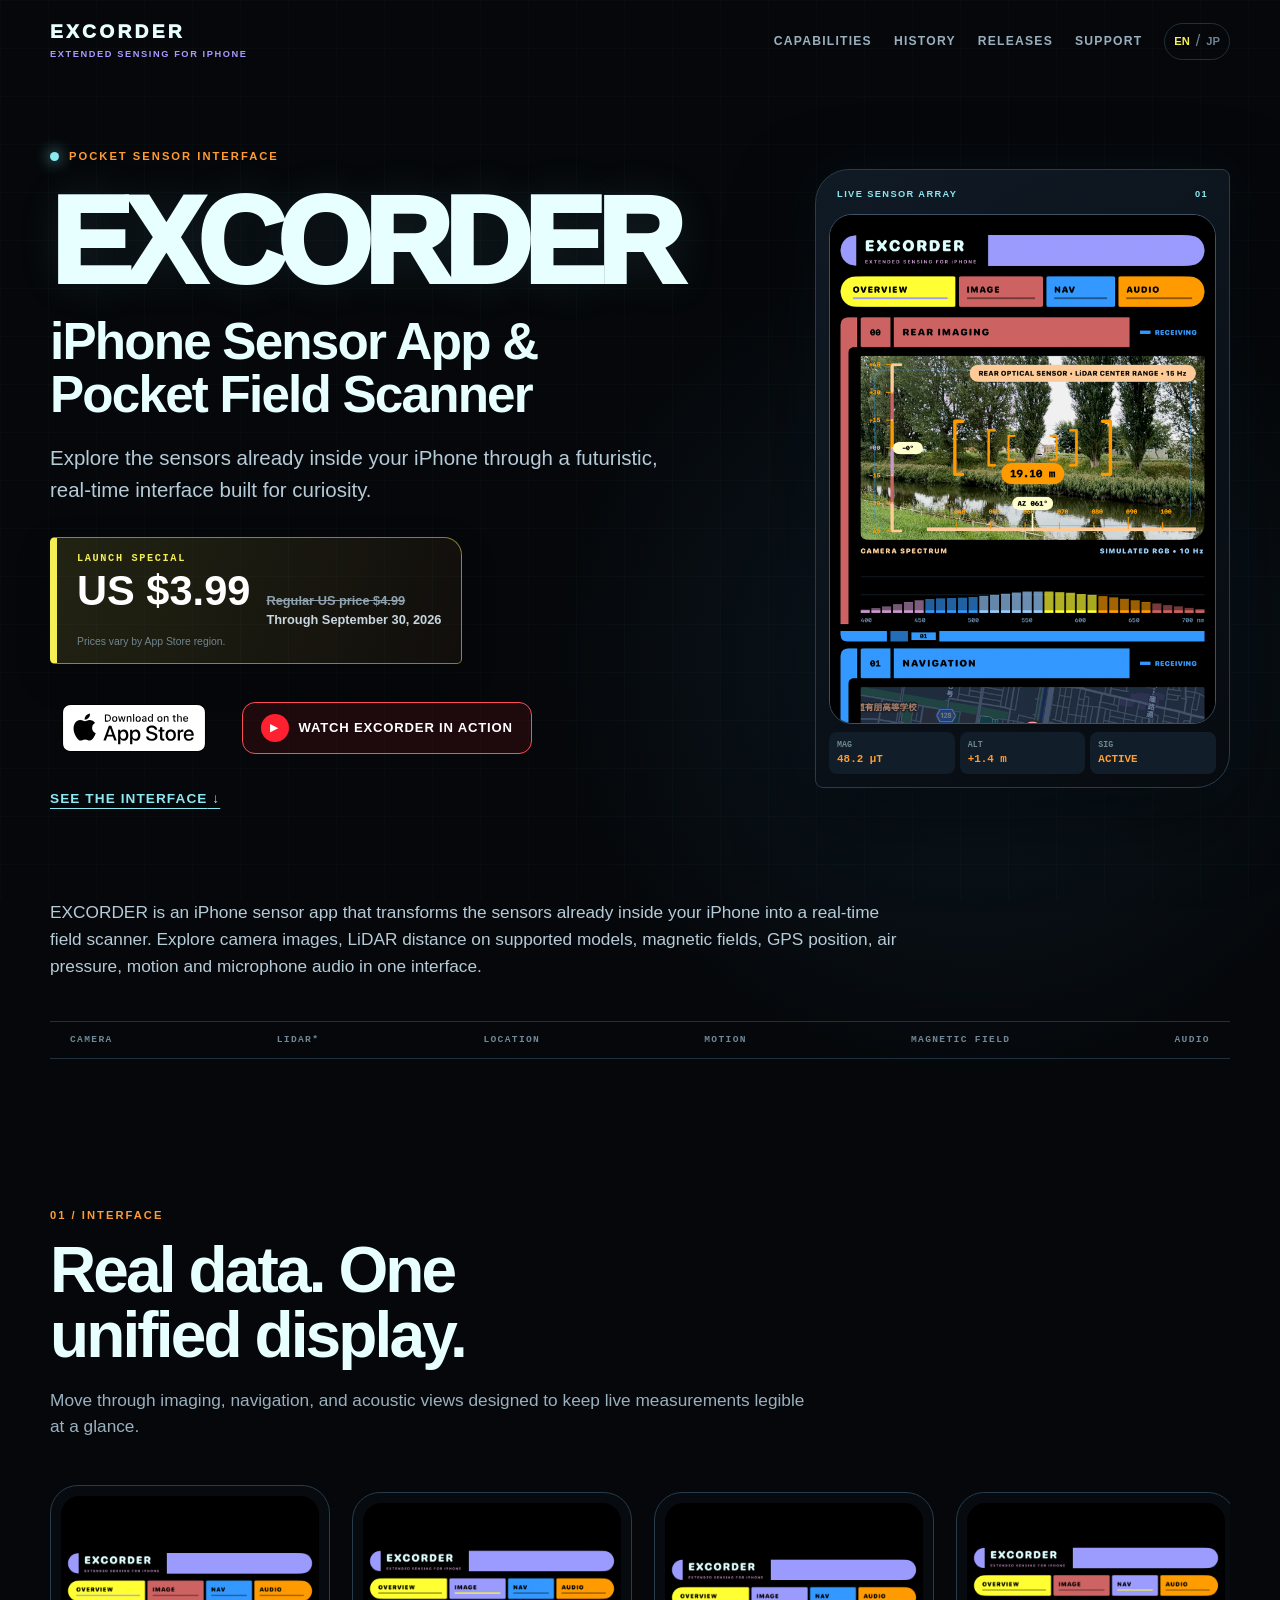
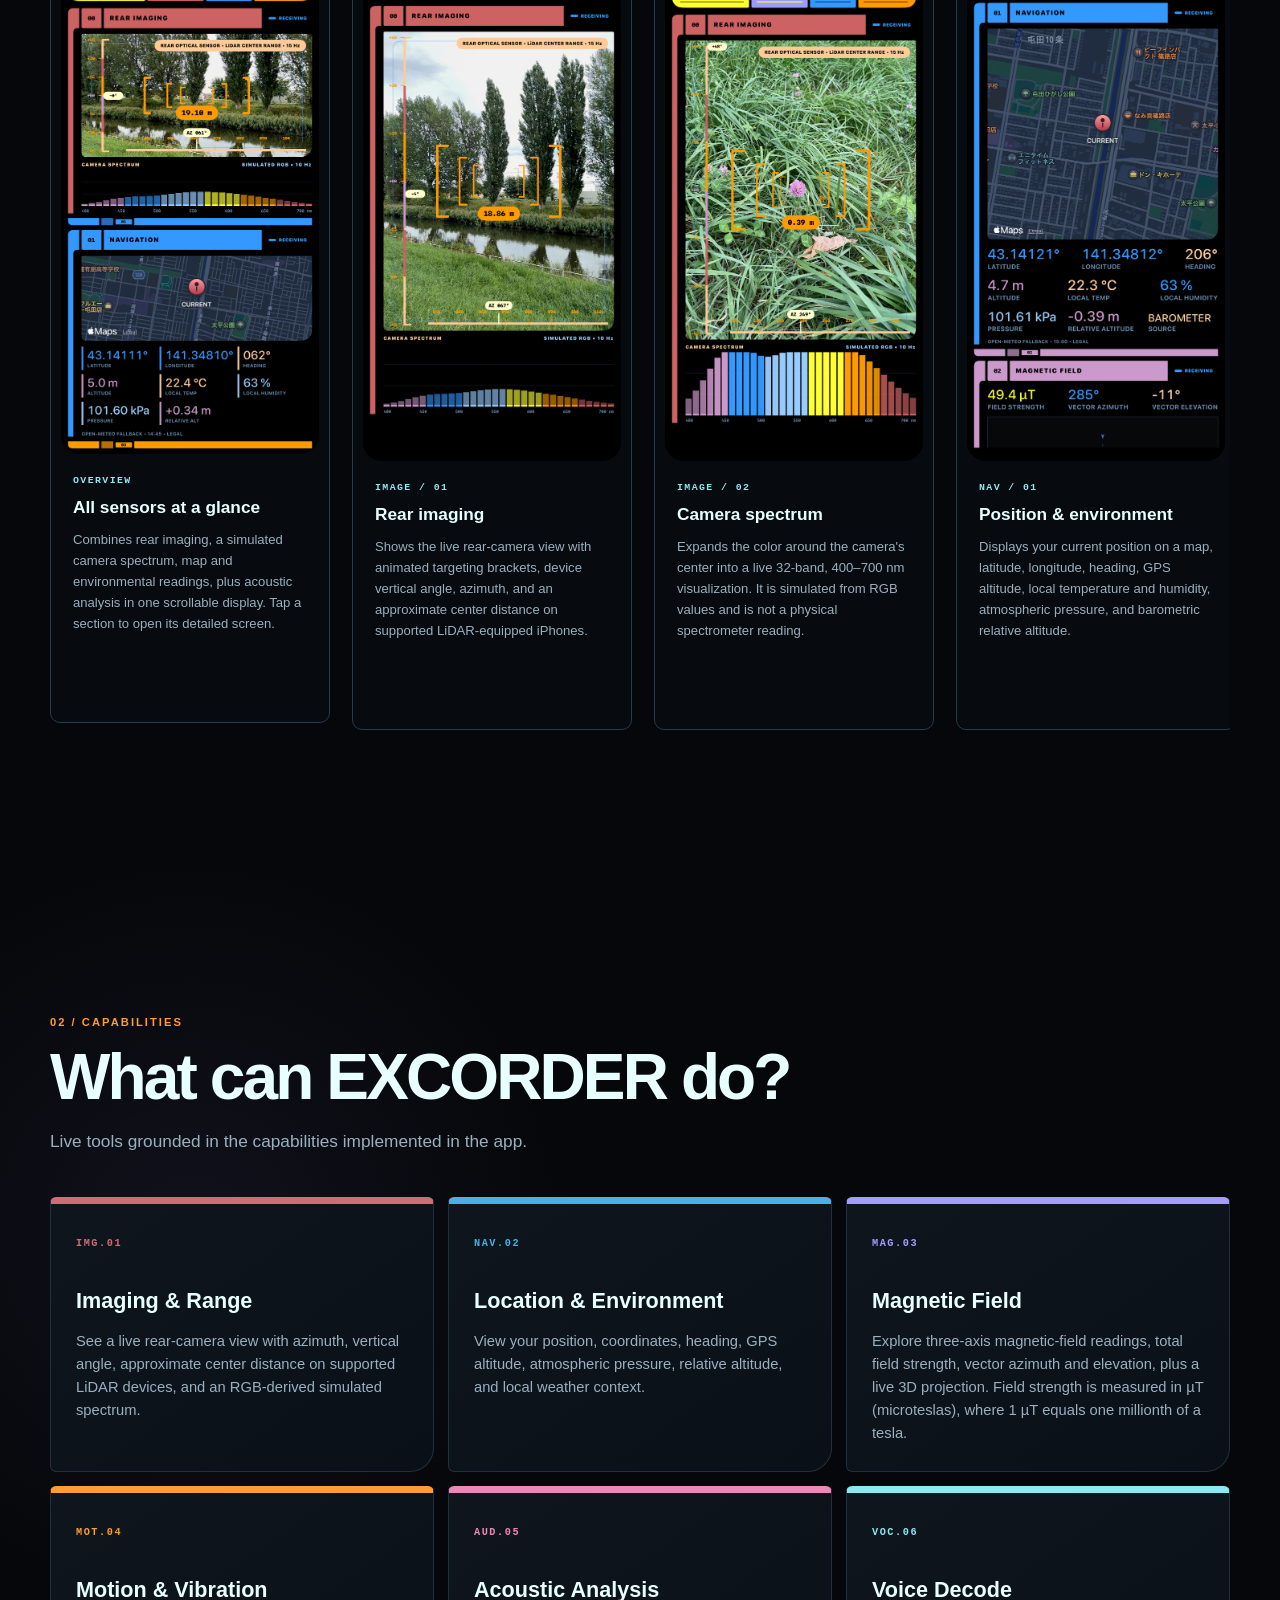
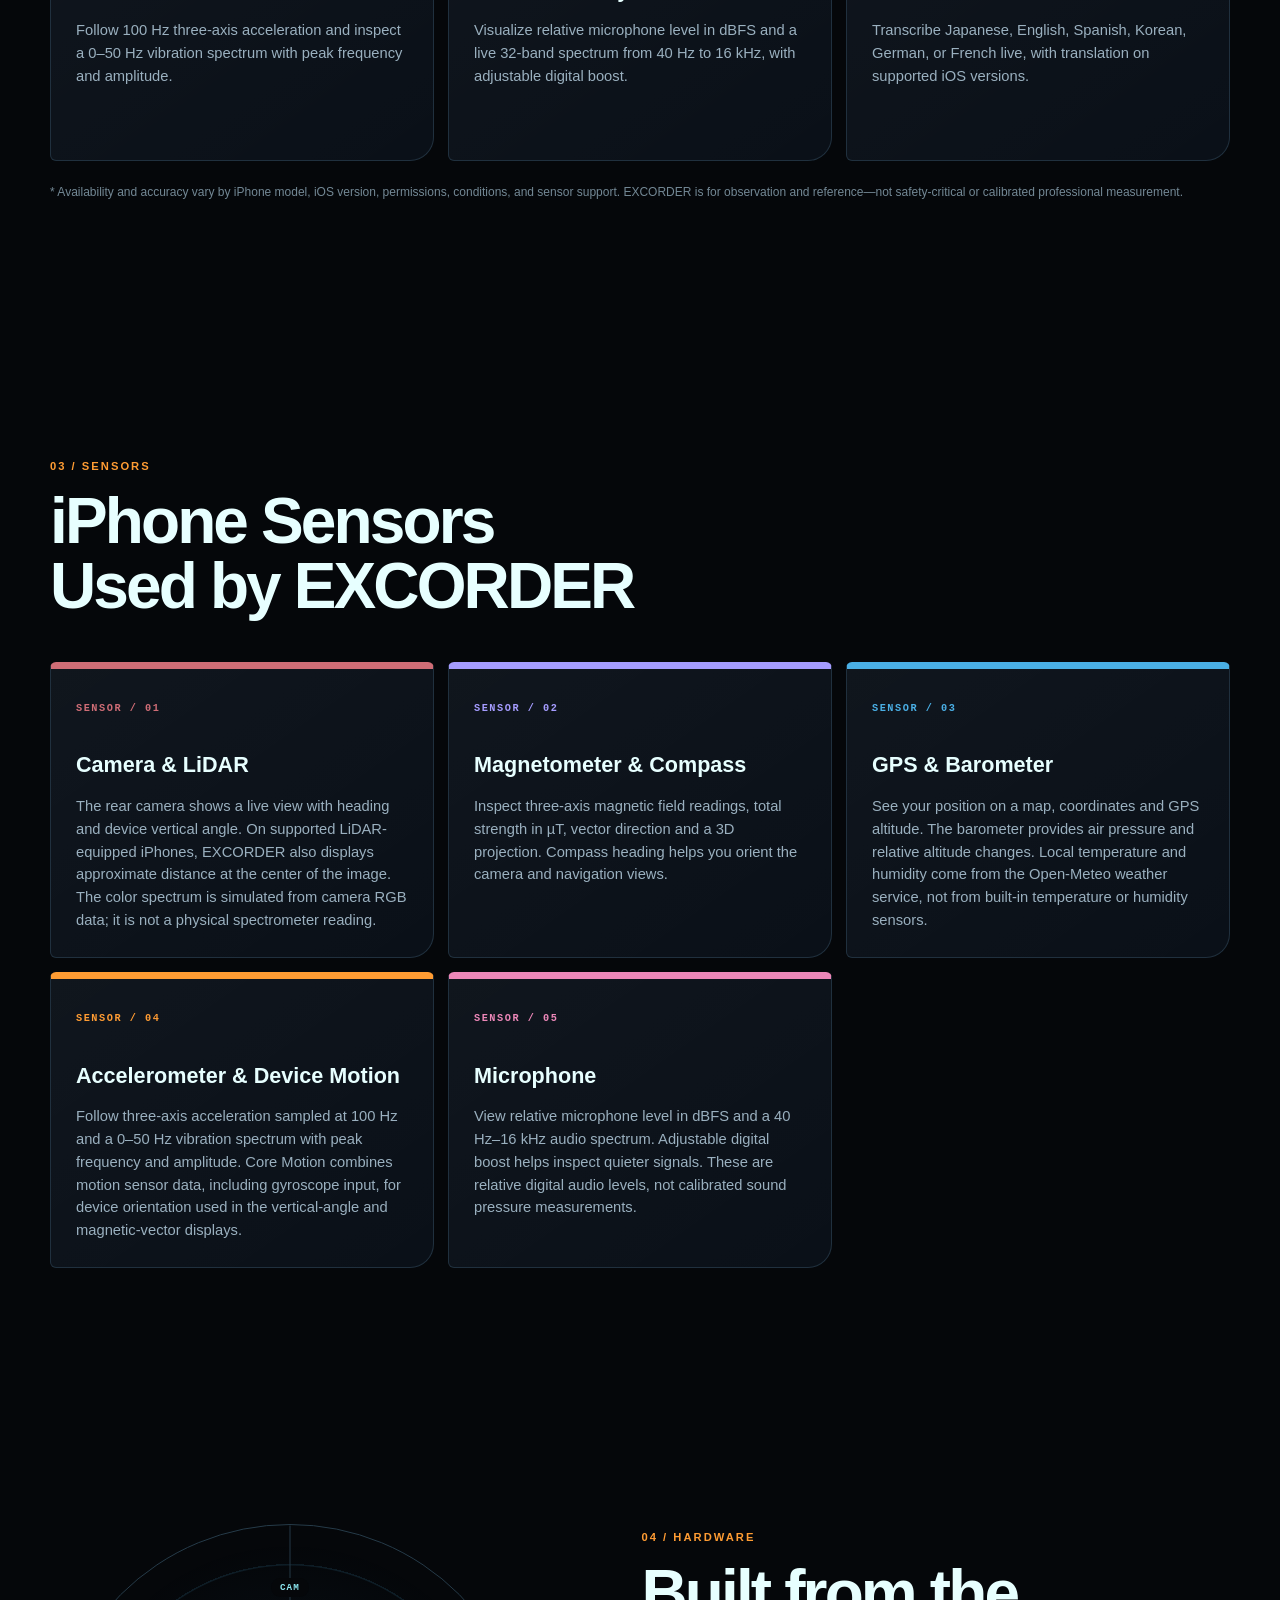
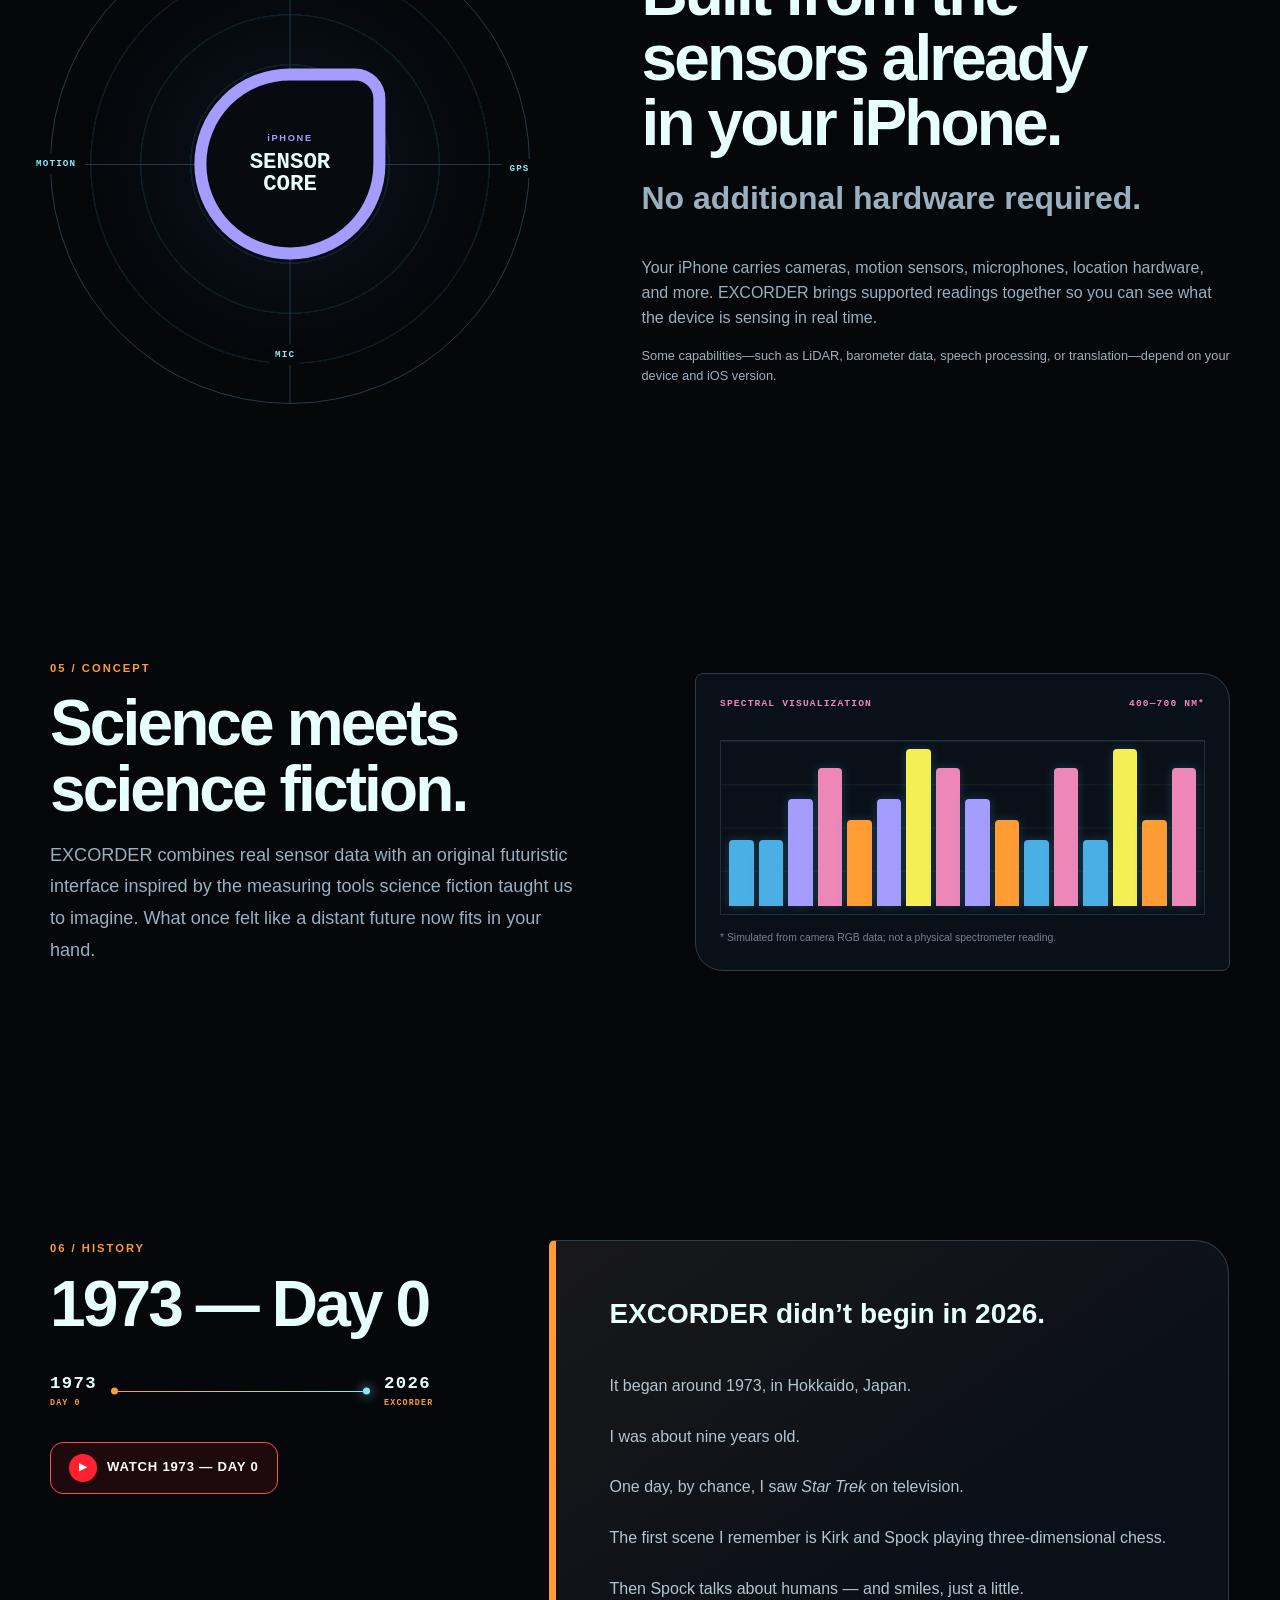
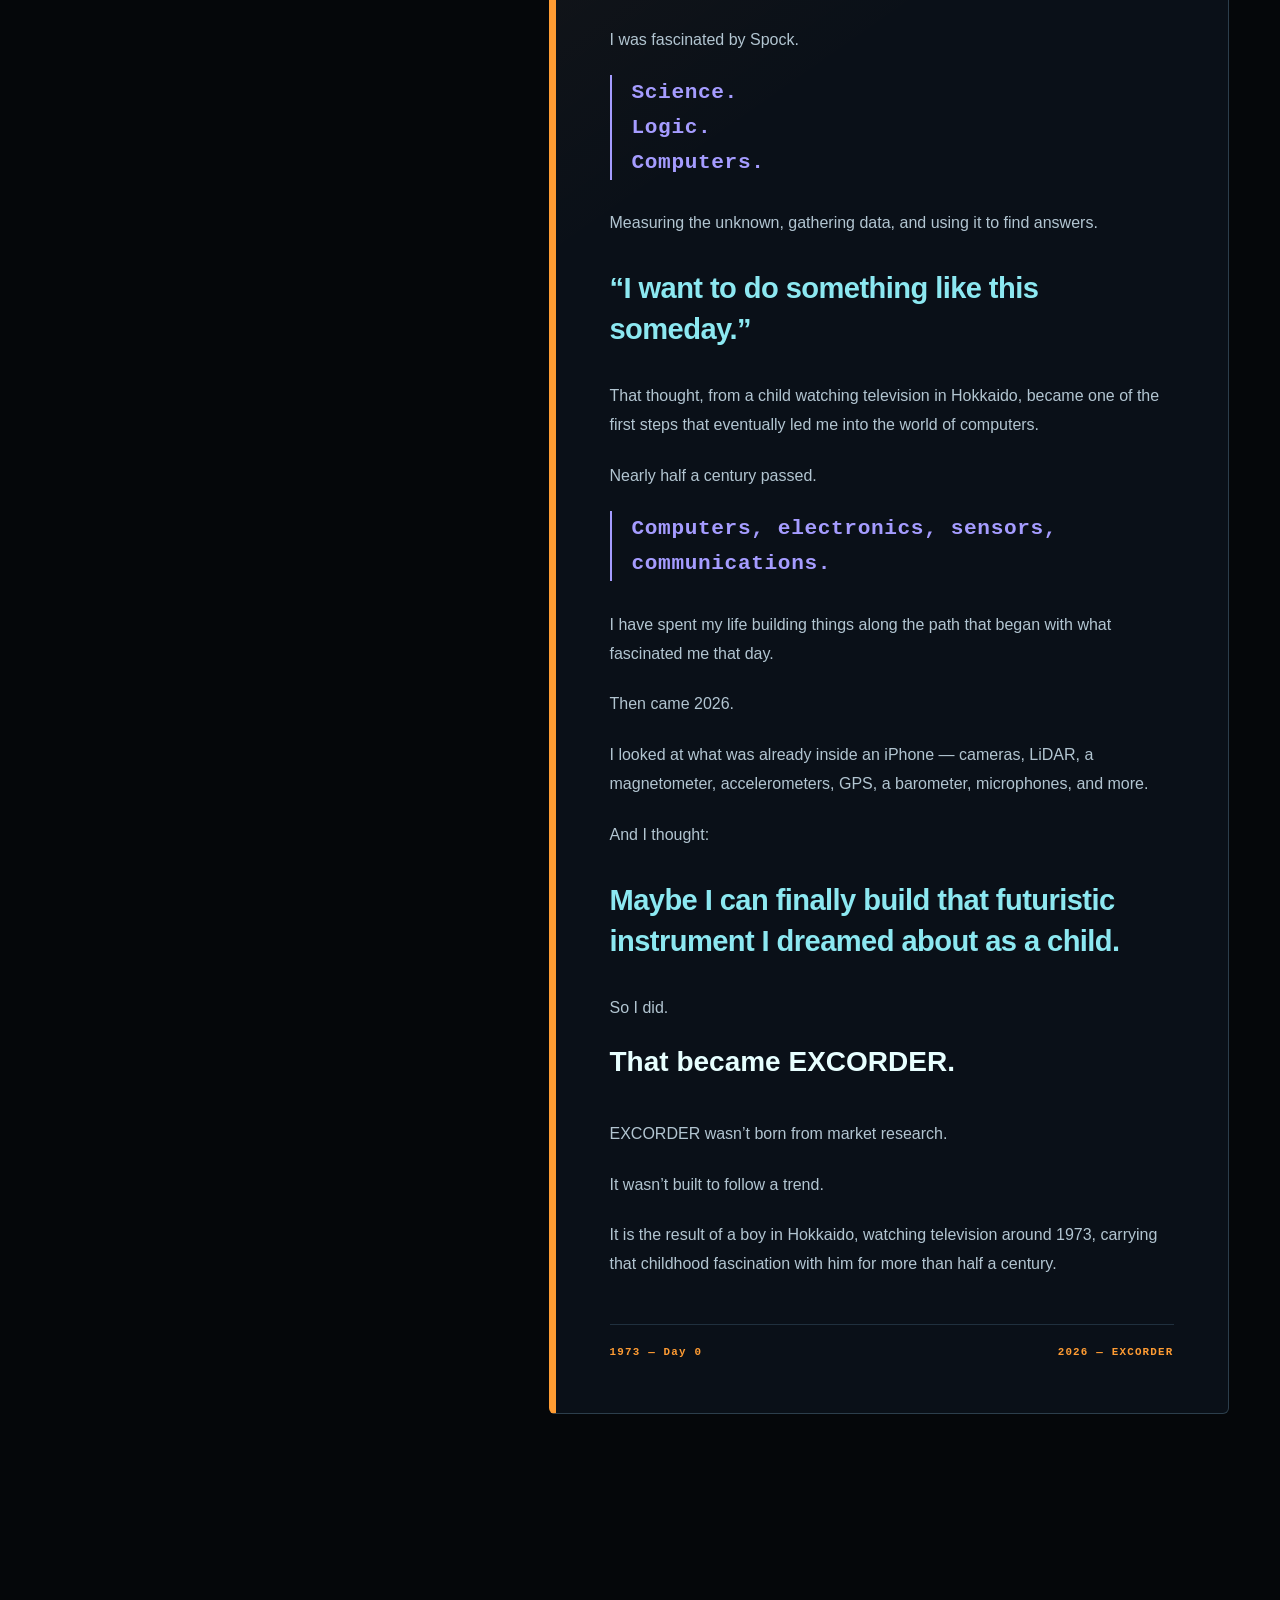
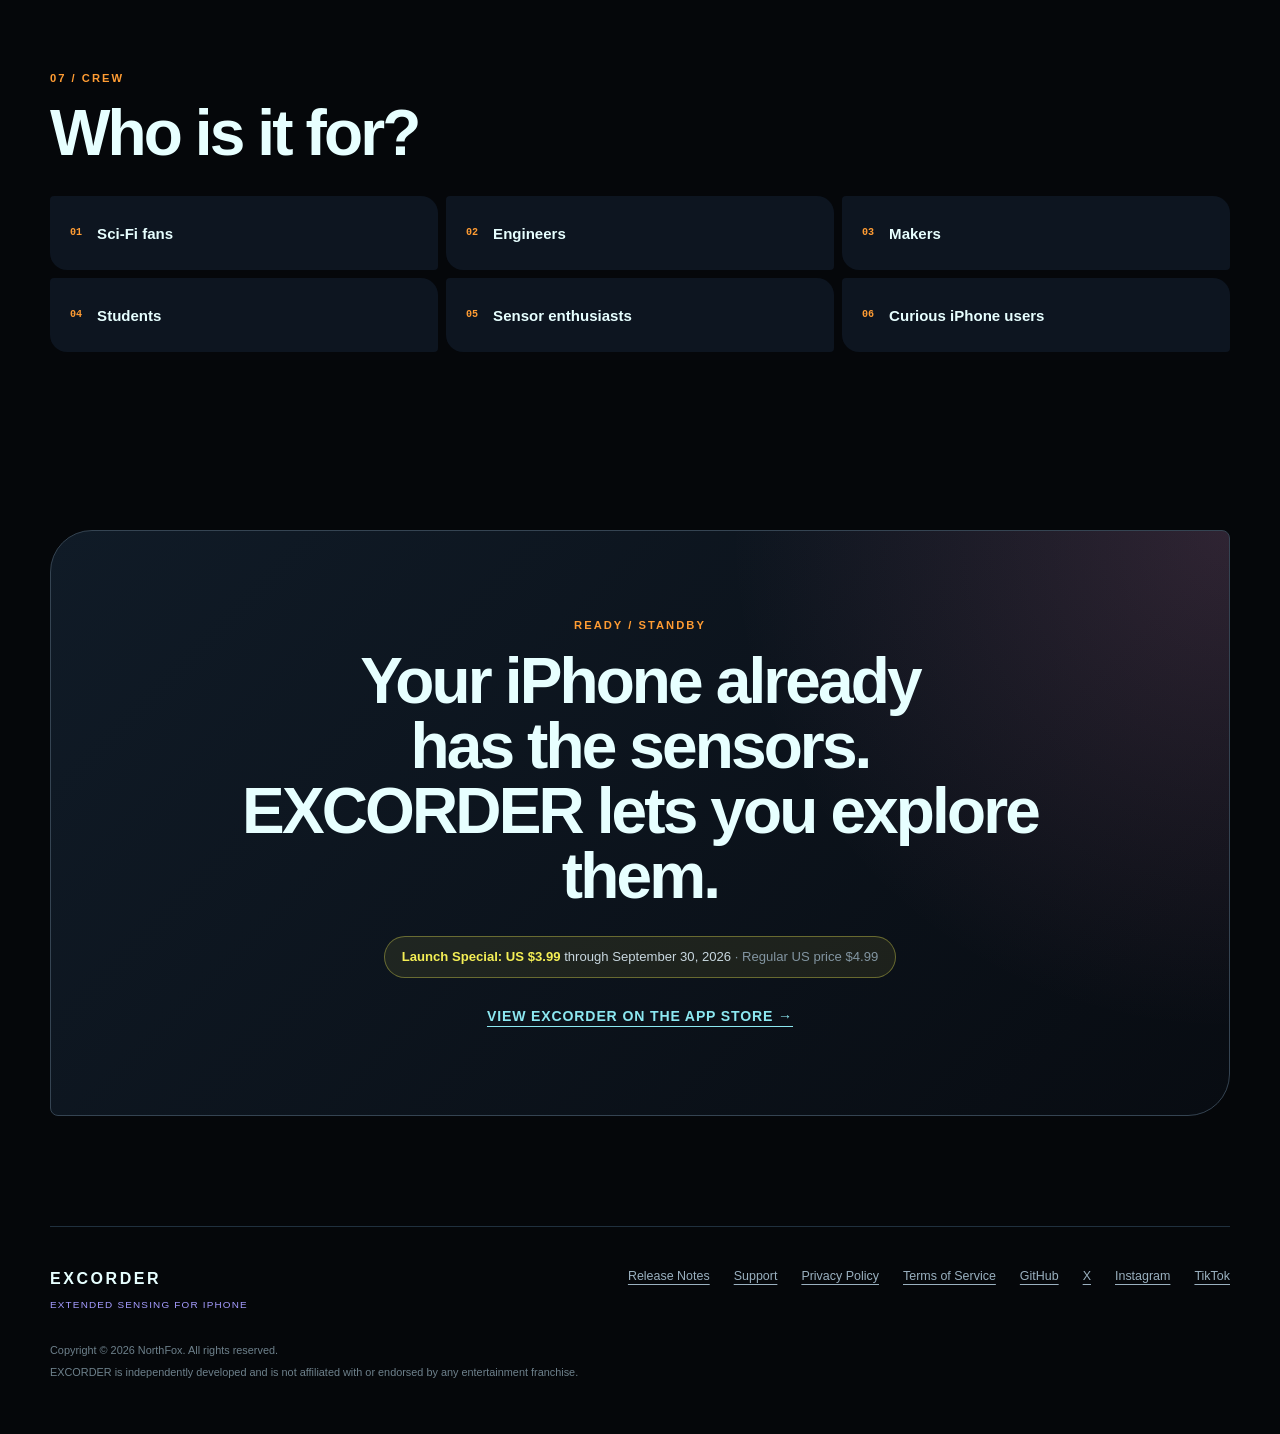
==== index.html @ f2da0ef2 "Improve bilingual sensor app SEO and add Japanese landing page" ====
<!doctype html>
<html lang="en">
<head>
    <meta charset="utf-8">
    <meta name="viewport" content="width=device-width, initial-scale=1">
    <title>EXCORDER — iPhone Sensor App &amp; Field Scanner</title>
    <meta name="description" content="EXCORDER is an iPhone sensor app that visualizes camera, LiDAR, magnetic field, GPS, barometer, motion and microphone data in a real-time pocket field scanner.">
    <meta name="theme-color" content="#05070a">
    <link rel="canonical" href="https://northfoxjp.github.io/excorder/">
    <link rel="alternate" hreflang="en" href="https://northfoxjp.github.io/excorder/">
    <link rel="alternate" hreflang="ja" href="https://northfoxjp.github.io/excorder/ja/">
    <link rel="alternate" hreflang="x-default" href="https://northfoxjp.github.io/excorder/">
    <link rel="icon" type="image/png" href="assets/icons/excorder-icon.png">
    <link rel="apple-touch-icon" href="assets/icons/excorder-icon.png">
    <meta property="og:locale" content="en_US">
    <meta property="og:locale:alternate" content="ja_JP">
    <meta property="og:type" content="website">
    <meta property="og:site_name" content="EXCORDER">
    <meta property="og:title" content="EXCORDER — iPhone Sensor App &amp; Field Scanner">
    <meta property="og:description" content="EXCORDER is an iPhone sensor app that visualizes camera, LiDAR, magnetic field, GPS, barometer, motion and microphone data in a real-time pocket field scanner.">
    <meta property="og:url" content="https://northfoxjp.github.io/excorder/">
    <meta property="og:image" content="https://northfoxjp.github.io/excorder/assets/og/excorder-og.png">
    <meta property="og:image:width" content="1200">
    <meta property="og:image:height" content="630">
    <meta property="og:image:alt" content="EXCORDER — Extended Sensing for iPhone">
    <meta name="twitter:card" content="summary_large_image">
    <meta name="twitter:site" content="@_NorthFox">
    <meta name="twitter:title" content="EXCORDER — iPhone Sensor App &amp; Field Scanner">
    <meta name="twitter:description" content="EXCORDER is an iPhone sensor app that visualizes camera, LiDAR, magnetic field, GPS, barometer, motion and microphone data in a real-time pocket field scanner.">
    <meta name="twitter:image" content="https://northfoxjp.github.io/excorder/assets/og/excorder-og.png">
    <script type="application/ld+json">
{
  "@context": "https://schema.org",
  "@type": "SoftwareApplication",
  "@id": "https://northfoxjp.github.io/excorder/#app",
  "name": "EXCORDER",
  "operatingSystem": "iOS",
  "description": "EXCORDER is an iPhone sensor app that visualizes camera, LiDAR, magnetic field, GPS, barometer, motion and microphone data in a real-time pocket field scanner.",
  "url": "https://northfoxjp.github.io/excorder/",
  "downloadUrl": "https://apps.apple.com/app/id6806745218"
}
    </script>
    <link rel="stylesheet" href="landing.css?v=20260910-1">
    <script src="landing.js" defer></script>
</head>
<body>
    <a class="skip-link" href="#main"><span>Skip to content</span></a>
    <header class="topbar">
        <a class="wordmark" href="index.html" aria-label="EXCORDER home"><span>EXCORDER</span><small>Extended Sensing for iPhone</small></a>
        <nav class="topnav" aria-label="Primary navigation">
            <a href="#capabilities"><span>Capabilities</span></a>
            <a href="#history"><span>History</span></a>
            <a href="releases.html"><span>Releases</span></a>
            <a href="support.html"><span>Support</span></a>
            <div class="language-switch" role="group" aria-label="Language"><a href="index.html" lang="en" hreflang="en" aria-current="page">EN</a><span aria-hidden="true">/</span><a href="ja/index.html" lang="ja" hreflang="ja">JP</a></div>
        </nav>
    </header>

    <main id="main">
        <section class="hero">
            <div class="hero-copy reveal">
                <p class="eyebrow"><span class="status-dot" aria-hidden="true"></span><span>Pocket sensor interface</span></p>
                <h1><span class="hero-brand">EXCORDER</span> <span class="hero-title">iPhone Sensor App &amp; Pocket Field Scanner</span></h1>

                <p class="hero-lead">Explore the sensors already inside your iPhone through a futuristic, real-time interface built for curiosity.</p>

                <div class="launch-offer">
                    <span class="launch-offer-label">Launch Special</span>
                    <div class="launch-offer-price"><strong>US $3.99</strong><span><s>Regular US price $4.99</s><br>Through September 30, 2026</span></div>
                    <small>Prices vary by App Store region.</small>
                </div>

                <div class="hero-actions">
                    <a class="app-store-badge-link" href="https://apps.apple.com/app/id6806745218" target="_blank" rel="noopener noreferrer"><img class="app-store-badge" src="assets/badges/download-on-the-app-store-white-en.svg" alt="Download EXCORDER on the App Store" width="120" height="40"></a>
                    <a class="video-link" href="https://youtube.com/shorts/DPodEFBiy1k?feature=share" target="_blank" rel="noopener noreferrer"><span class="play-mark" aria-hidden="true">▶</span><span>Watch EXCORDER in action</span></a>
                    <a class="text-link" href="#screenshots"><span>See the interface</span><span aria-hidden="true"> ↓</span></a>
                </div>
            </div>
            <div class="hero-instrument reveal" aria-label="EXCORDER application preview">
                <div class="instrument-label"><span>LIVE SENSOR ARRAY</span><span>01</span></div>
                <div class="phone-shell"><img src="assets/screenshots/overview.png" alt="EXCORDER overview combining camera, navigation and acoustic sensor panels" width="1284" height="2778"></div>
                <div class="readout-row" aria-hidden="true"><span>MAG <b>48.2 µT</b></span><span>ALT <b>+1.4 m</b></span><span>SIG <b>ACTIVE</b></span></div>
            </div>
        </section>

        <div class="sensor-intro"><p>EXCORDER is an iPhone sensor app that transforms the sensors already inside your iPhone into a real-time field scanner. Explore camera images, LiDAR distance on supported models, magnetic fields, GPS position, air pressure, motion and microphone audio in one interface.</p></div>

        <section class="signal-strip" aria-label="EXCORDER capability summary"><span>CAMERA</span><span>LIDAR*</span><span>LOCATION</span><span>MOTION</span><span>MAGNETIC FIELD</span><span>AUDIO</span></section>

        <section class="section screenshots-section" id="screenshots">
            <div class="section-heading reveal">
                <p class="section-index">01 / INTERFACE</p>
                <h2>Real data. One unified display.</h2>
                <p>Move through imaging, navigation, and acoustic views designed to keep live measurements legible at a glance.</p>
            </div>
            <div class="screenshot-rail reveal" role="region" aria-label="EXCORDER screenshots and screen descriptions" tabindex="0">
                <figure class="shot shot--featured">
                    <div class="shot-media"><img src="assets/screenshots/overview.png" alt="EXCORDER overview combining camera, navigation and acoustic sensor panels" width="1284" height="2778" loading="lazy"></div>
                    <figcaption><span class="shot-code">OVERVIEW</span><strong>All sensors at a glance</strong><p>Combines rear imaging, a simulated camera spectrum, map and environmental readings, plus acoustic analysis in one scrollable display. Tap a section to open its detailed screen.</p></figcaption>
                </figure>
                <figure class="shot">
                    <div class="shot-media"><img src="assets/screenshots/imaging-1.png" alt="EXCORDER rear-camera view with targeting brackets, heading and distance readout" width="1284" height="2778" loading="lazy"></div>
                    <figcaption><span class="shot-code">IMAGE / 01</span><strong>Rear imaging</strong><p>Shows the live rear-camera view with animated targeting brackets, device vertical angle, azimuth, and an approximate center distance on supported LiDAR-equipped iPhones.</p></figcaption>
                </figure>
                <figure class="shot">
                    <div class="shot-media"><img src="assets/screenshots/imaging-2.png" alt="EXCORDER camera color spectrum simulated from RGB values" width="1284" height="2778" loading="lazy"></div>
                    <figcaption><span class="shot-code">IMAGE / 02</span><strong>Camera spectrum</strong><p>Expands the color around the camera's center into a live 32-band, 400–700 nm visualization. It is simulated from RGB values and is not a physical spectrometer reading.</p></figcaption>
                </figure>
                <figure class="shot">
                    <div class="shot-media"><img src="assets/screenshots/navigation-1.png" alt="EXCORDER map, coordinates, altitude and environmental readings" width="1284" height="2778" loading="lazy"></div>
                    <figcaption><span class="shot-code">NAV / 01</span><strong>Position &amp; environment</strong><p>Displays your current position on a map, latitude, longitude, heading, GPS altitude, local temperature and humidity, atmospheric pressure, and barometric relative altitude.</p></figcaption>
                </figure>
                <figure class="shot">
                    <div class="shot-media"><img src="assets/screenshots/navigation-2.png" alt="EXCORDER three-axis magnetic field, acceleration trace and vibration spectrum" width="1284" height="2778" loading="lazy"></div>
                    <figcaption><span class="shot-code">NAV / 02</span><strong>Magnetic field &amp; motion</strong><p>Visualizes three-axis magnetic readings, total strength, vector direction, and a 3D projection. Magnetic strength is shown in µT (microteslas); 1 µT is one millionth of a tesla. A 100 Hz acceleration trace and 0–50 Hz vibration spectrum reveal peak frequency and amplitude.</p></figcaption>
                </figure>
                <figure class="shot">
                    <div class="shot-media"><img src="assets/screenshots/audio.png" alt="EXCORDER microphone level, audio spectrum and Voice Decode panel" width="1284" height="2778" loading="lazy"></div>
                    <figcaption><span class="shot-code">AUDIO</span><strong>Acoustic &amp; voice decode</strong><p>Shows relative microphone level in dBFS, a 40 Hz–16 kHz spectrum, and adjustable digital boost. Voice Decode adds live transcription in six languages and translation on supported iOS versions.</p></figcaption>
                </figure>
            </div>
            <p class="swipe-note">Swipe to explore screens →</p>
        </section>

        <section class="section" id="capabilities">
            <div class="section-heading reveal"><p class="section-index">02 / CAPABILITIES</p><h2>What can EXCORDER do?</h2><p>Live tools grounded in the capabilities implemented in the app.</p></div>
            <div class="capability-grid">
                <article class="capability-card reveal accent-red"><span class="card-code">IMG.01</span><h3>Imaging &amp; Range</h3><p>See a live rear-camera view with azimuth, vertical angle, approximate center distance on supported LiDAR devices, and an RGB-derived simulated spectrum.</p></article>
                <article class="capability-card reveal accent-blue"><span class="card-code">NAV.02</span><h3>Location &amp; Environment</h3><p>View your position, coordinates, heading, GPS altitude, atmospheric pressure, relative altitude, and local weather context.</p></article>
                <article class="capability-card reveal accent-purple"><span class="card-code">MAG.03</span><h3>Magnetic Field</h3><p>Explore three-axis magnetic-field readings, total field strength, vector azimuth and elevation, plus a live 3D projection. Field strength is measured in µT (microteslas), where 1 µT equals one millionth of a tesla.</p></article>
                <article class="capability-card reveal accent-orange"><span class="card-code">MOT.04</span><h3>Motion &amp; Vibration</h3><p>Follow 100 Hz three-axis acceleration and inspect a 0–50 Hz vibration spectrum with peak frequency and amplitude.</p></article>
                <article class="capability-card reveal accent-pink"><span class="card-code">AUD.05</span><h3>Acoustic Analysis</h3><p>Visualize relative microphone level in dBFS and a live 32-band spectrum from 40 Hz to 16 kHz, with adjustable digital boost.</p></article>
                <article class="capability-card reveal accent-cyan"><span class="card-code">VOC.06</span><h3>Voice Decode</h3><p>Transcribe Japanese, English, Spanish, Korean, German, or French live, with translation on supported iOS versions.</p></article>
            </div>
            <p class="technical-note reveal">* Availability and accuracy vary by iPhone model, iOS version, permissions, conditions, and sensor support. EXCORDER is for observation and reference—not safety-critical or calibrated professional measurement.</p>

        </section>

        <section class="section" id="sensors" aria-labelledby="sensors-heading">
            <div class="section-heading"><p class="section-index">03 / SENSORS</p><h2 id="sensors-heading">iPhone Sensors Used by EXCORDER</h2></div>
            <div class="capability-grid">
                <article class="capability-card accent-red"><span class="card-code">SENSOR / 01</span><h3>Camera &amp; LiDAR</h3><p>The rear camera shows a live view with heading and device vertical angle. On supported LiDAR-equipped iPhones, EXCORDER also displays approximate distance at the center of the image. The color spectrum is simulated from camera RGB data; it is not a physical spectrometer reading.</p></article>
                <article class="capability-card accent-purple"><span class="card-code">SENSOR / 02</span><h3>Magnetometer &amp; Compass</h3><p>Inspect three-axis magnetic field readings, total strength in µT, vector direction and a 3D projection. Compass heading helps you orient the camera and navigation views.</p></article>
                <article class="capability-card accent-blue"><span class="card-code">SENSOR / 03</span><h3>GPS &amp; Barometer</h3><p>See your position on a map, coordinates and GPS altitude. The barometer provides air pressure and relative altitude changes. Local temperature and humidity come from the Open-Meteo weather service, not from built-in temperature or humidity sensors.</p></article>
                <article class="capability-card accent-orange"><span class="card-code">SENSOR / 04</span><h3>Accelerometer &amp; Device Motion</h3><p>Follow three-axis acceleration sampled at 100 Hz and a 0–50 Hz vibration spectrum with peak frequency and amplitude. Core Motion combines motion sensor data, including gyroscope input, for device orientation used in the vertical-angle and magnetic-vector displays.</p></article>
                <article class="capability-card accent-pink"><span class="card-code">SENSOR / 05</span><h3>Microphone</h3><p>View relative microphone level in dBFS and a 40 Hz–16 kHz audio spectrum. Adjustable digital boost helps inspect quieter signals. These are relative digital audio levels, not calibrated sound pressure measurements.</p></article>
            </div>
        </section>

        <section class="section sensor-section">
            <div class="sensor-diagram reveal" aria-hidden="true"><div class="sensor-core"><span>iPHONE</span><strong>SENSOR<br>CORE</strong></div><span class="orbit orbit-a">CAM</span><span class="orbit orbit-b">GPS</span><span class="orbit orbit-c">MIC</span><span class="orbit orbit-d">MOTION</span></div>
            <div class="sensor-copy reveal"><p class="section-index">04 / HARDWARE</p><h2>Built from the sensors already in your iPhone.</h2><p class="large-statement">No additional hardware required.</p><p>Your iPhone carries cameras, motion sensors, microphones, location hardware, and more. EXCORDER brings supported readings together so you can see what the device is sensing in real time.</p><p class="muted">Some capabilities—such as LiDAR, barometer data, speech processing, or translation—depend on your device and iOS version.</p></div>
        </section>

        <section class="section science-section">
            <div class="science-copy reveal"><p class="section-index">05 / CONCEPT</p><h2>Science meets science fiction.</h2><p>EXCORDER combines real sensor data with an original futuristic interface inspired by the measuring tools science fiction taught us to imagine. What once felt like a distant future now fits in your hand.</p></div>
            <div class="spectrum-panel reveal" aria-label="Decorative sensor spectrum"><div class="spectrum-header"><span>SPECTRAL VISUALIZATION</span><span>400—700 NM*</span></div><div class="spectrum-bars" aria-hidden="true"><i></i><i></i><i></i><i></i><i></i><i></i><i></i><i></i><i></i><i></i><i></i><i></i><i></i><i></i><i></i><i></i></div><p>* Simulated from camera RGB data; not a physical spectrometer reading.</p></div>
        </section>

        <section class="section history-section" id="history">
            <div class="history-heading reveal">
                <p class="section-index">06 / HISTORY</p>
                <h2>1973 <span aria-hidden="true">—</span> Day 0</h2>
                <div class="history-timeline" aria-hidden="true">
                    <span><b>1973</b><small>DAY 0</small></span>
                    <i></i>
                    <span><b>2026</b><small>EXCORDER</small></span>
                </div>
                <a class="video-link history-video-link" href="https://youtube.com/shorts/T4DE4z_f4xc" target="_blank" rel="noopener noreferrer"><span class="play-mark" aria-hidden="true">▶</span><span>Watch 1973 — Day 0</span></a>
            </div>

            <article class="history-story reveal">
                <p class="history-lead">EXCORDER didn’t begin in 2026.</p>
                <p>It began around 1973, in Hokkaido, Japan.</p>
                <p>I was about nine years old.</p>
                <p>One day, by chance, I saw <cite>Star Trek</cite> on television.</p>
                <p>The first scene I remember is Kirk and Spock playing three-dimensional chess.</p>
                <p>Then Spock talks about humans — and smiles, just a little.</p>
                <p>I was fascinated by Spock.</p>
                <p class="history-manifesto">Science.<br>Logic.<br>Computers.</p>
                <p>Measuring the unknown, gathering data, and using it to find answers.</p>
                <blockquote>“I want to do something like this someday.”</blockquote>
                <p>That thought, from a child watching television in Hokkaido, became one of the first steps that eventually led me into the world of computers.</p>
                <p>Nearly half a century passed.</p>
                <p class="history-manifesto">Computers, electronics, sensors, communications.</p>
                <p>I have spent my life building things along the path that began with what fascinated me that day.</p>
                <p>Then came 2026.</p>
                <p>I looked at what was already inside an iPhone — cameras, LiDAR, a magnetometer, accelerometers, GPS, a barometer, microphones, and more.</p>
                <p>And I thought:</p>
                <blockquote>Maybe I can finally build that futuristic instrument I dreamed about as a child.</blockquote>
                <p>So I did.</p>
                <p class="history-lead">That became EXCORDER.</p>
                <p>EXCORDER wasn’t born from market research.</p>
                <p>It wasn’t built to follow a trend.</p>
                <p>It is the result of a boy in Hokkaido, watching television around 1973, carrying that childhood fascination with him for more than half a century.</p>
                <p class="history-signoff"><span>1973 — Day 0</span><span>2026 — EXCORDER</span></p>
            </article>


        </section>

        <section class="section audience-section">
            <div class="section-heading reveal"><p class="section-index">07 / CREW</p><h2>Who is it for?</h2></div>
            <div class="audience-grid reveal"><span><b>01</b><em>Sci-Fi fans</em></span><span><b>02</b><em>Engineers</em></span><span><b>03</b><em>Makers</em></span><span><b>04</b><em>Students</em></span><span><b>05</b><em>Sensor enthusiasts</em></span><span><b>06</b><em>Curious iPhone users</em></span></div>
        </section>

        <section class="final-cta reveal">
            <p class="section-index">READY / STANDBY</p><h2>Your iPhone already has the sensors.<br>EXCORDER lets you explore them.</h2>
            <p class="cta-price"><strong>Launch Special: US $3.99</strong> through September 30, 2026 <span>· Regular US price $4.99</span></p>

            <a class="app-store-text-link" href="https://apps.apple.com/app/id6806745218" target="_blank" rel="noopener noreferrer"><span>View EXCORDER on the App Store →</span></a>
        </section>
    </main>

    <footer class="footer">
        <div class="footer-brand"><strong>EXCORDER</strong><span>Extended Sensing for iPhone</span></div>
        <nav aria-label="Footer navigation"><a href="releases.html">Release Notes</a><a href="support.html">Support</a><a href="privacy.html">Privacy Policy</a><a href="terms.html">Terms of Service</a><a href="https://github.com/NorthFoxJp/excorder" target="_blank" rel="noopener noreferrer">GitHub</a><a href="https://x.com/_NorthFox" target="_blank" rel="noopener noreferrer" aria-label="NorthFox on X">X</a><a href="https://www.instagram.com/_northfox_/" target="_blank" rel="noopener noreferrer" aria-label="NorthFox on Instagram">Instagram</a><a href="https://www.tiktok.com/@_northfox" target="_blank" rel="noopener noreferrer" aria-label="NorthFox on TikTok">TikTok</a></nav>
        <div class="footer-meta"><p>Copyright © 2026 NorthFox. All rights reserved.</p><p>EXCORDER is independently developed and is not affiliated with or endorsed by any entertainment franchise.</p></div>
    </footer>
    <!-- Cloudflare Web Analytics -->
    <script type="module" src="https://static.cloudflareinsights.com/beacon.min.js" data-cf-beacon='{"token":"8728dedc37094d09b27d4a53fe823d76"}'></script>
    <!-- End Cloudflare Web Analytics -->
</body>
</html>
---- landing.css ----
:root {
    color-scheme: dark;
    --bg: #05070a;
    --panel: #0a1018;
    --panel-2: #0d1520;
    --text: #e7ffff;
    --muted: #9ab0bf;
    --line: #20303e;
    --orange: #ff9c33;
    --pink: #ec87b8;
    --purple: #a59cff;
    --blue: #4aafe5;
    --cyan: #8ce8f1;
    --red: #cf6d76;
    --yellow: #f4ef55;
    --max: 1180px;
}

* { box-sizing: border-box; }
html { scroll-behavior: smooth; }
body {
    min-width: 320px;
    margin: 0;
    background:
        radial-gradient(circle at 76% 7%, rgba(74, 175, 229, 0.11), transparent 27rem),
        radial-gradient(circle at 15% 30%, rgba(165, 156, 255, 0.07), transparent 24rem),
        var(--bg);
    color: var(--text);
    font-family: -apple-system, BlinkMacSystemFont, "SF Pro Display", "Helvetica Neue", Arial, sans-serif;
    line-height: 1.55;
    -webkit-font-smoothing: antialiased;
}

body::before {
    position: fixed;
    inset: 0;
    z-index: -1;
    background-image: linear-gradient(rgba(140, 232, 241, 0.025) 1px, transparent 1px), linear-gradient(90deg, rgba(140, 232, 241, 0.025) 1px, transparent 1px);
    background-size: 48px 48px;
    content: "";
    pointer-events: none;
}

a { color: inherit; }
button, a { -webkit-tap-highlight-color: transparent; }
a:focus-visible, button:focus-visible, [tabindex]:focus-visible { outline: 3px solid var(--yellow); outline-offset: 4px; }
[hidden] { display: none !important; }
img { display: block; max-width: 100%; }
.skip-link { position: fixed; top: 10px; left: 10px; z-index: 100; padding: 10px 16px; border-radius: 999px; background: var(--yellow); color: #05070a; font-weight: 800; transform: translateY(-160%); }
.skip-link:focus { transform: translateY(0); }

.topbar, main, .footer { width: min(calc(100% - 36px), var(--max)); margin-inline: auto; }
.topbar { display: flex; align-items: center; justify-content: space-between; gap: 24px; padding-block: 22px; }
.wordmark { display: flex; flex-direction: column; min-width: 0; text-decoration: none; }
.wordmark span { font-size: 1.2rem; font-weight: 950; letter-spacing: 0.17em; line-height: 1; }
.wordmark small { margin-top: 6px; color: var(--purple); font-size: 0.58rem; font-weight: 800; letter-spacing: 0.17em; text-transform: uppercase; }
.topnav { display: flex; align-items: center; gap: 22px; }
.topnav > a { color: var(--muted); font-size: 0.76rem; font-weight: 800; letter-spacing: 0.1em; text-decoration: none; text-transform: uppercase; }
.topnav > a:hover { color: var(--cyan); }
.language-switch { display: flex; align-items: center; gap: 6px; padding: 5px 9px; border: 1px solid var(--line); border-radius: 999px; color: #6f8492; }
.language-switch button, .language-switch a { text-decoration: none; border: 0; background: transparent; color: inherit; cursor: pointer; font: inherit; font-size: 0.7rem; font-weight: 900; }
.language-switch button[aria-pressed="true"], .language-switch a[aria-current="page"] { color: var(--yellow); }

.hero { display: grid; grid-template-columns: minmax(0, 1.15fr) minmax(300px, 0.72fr); gap: clamp(42px, 8vw, 104px); align-items: center; min-height: min(790px, calc(100vh - 88px)); padding: 64px 0 90px; }
.eyebrow, .section-index { color: var(--orange); font-size: 0.7rem; font-weight: 900; letter-spacing: 0.18em; text-transform: uppercase; }
.eyebrow { display: flex; align-items: center; gap: 10px; margin: 0 0 28px; }
.status-dot { width: 9px; height: 9px; border-radius: 50%; background: var(--cyan); box-shadow: 0 0 15px var(--cyan); }
h1, h2, h3, p { margin-top: 0; }
.hero-brand { display: block; margin-bottom: 22px; }
h1 .hero-title { display: block; text-shadow: none; }
.sensor-intro { max-width: 860px; padding-bottom: 24px; color: #b5cbd8; font-size: 1.08rem; }
h1 { margin-bottom: 20px; font-size: clamp(3.7rem, 9.5vw, 8.4rem); font-weight: 950; letter-spacing: -0.065em; line-height: 0.82; text-shadow: 0 0 44px rgba(140, 232, 241, 0.1); }
.hero-title { max-width: 730px; margin-bottom: 20px; font-size: clamp(1.9rem, 4vw, 3.45rem); font-weight: 760; letter-spacing: -0.035em; line-height: 1.05; text-wrap: balance; }
.hero-lead { max-width: 610px; margin-bottom: 31px; color: #b5cbd8; font-size: clamp(1.05rem, 1.7vw, 1.28rem); }
.launch-offer { width: fit-content; max-width: 100%; margin: 0 0 28px; padding: 15px 20px 13px; border: 1px solid rgba(244, 239, 85, 0.5); border-left: 7px solid var(--yellow); border-radius: 5px 18px 5px 5px; background: linear-gradient(110deg, rgba(244, 239, 85, 0.12), rgba(255, 156, 51, 0.05)); box-shadow: 0 13px 35px rgba(0, 0, 0, 0.22); }
.launch-offer-label { display: block; margin-bottom: 5px; color: var(--yellow); font: 900 0.64rem/1 ui-monospace, SFMono-Regular, Menlo, monospace; letter-spacing: 0.16em; text-transform: uppercase; }
.launch-offer-price { display: flex; align-items: baseline; gap: 16px; }
.launch-offer-price strong { color: #fff; font-size: clamp(1.8rem, 3.5vw, 2.6rem); line-height: 1.1; }
.launch-offer-price span { color: #c8d7df; font-size: 0.8rem; font-weight: 750; line-height: 1.5; }
.launch-offer-price s { color: #8ea1ad; }
.launch-offer small { display: block; margin-top: 5px; color: #718692; font-size: 0.65rem; }
.hero-actions { display: flex; align-items: center; gap: 24px; flex-wrap: wrap; }
.app-store-badge-link { display: inline-flex; padding: 12px; line-height: 0; transition: transform 180ms ease, filter 180ms ease; }
.app-store-badge-link:hover { transform: translateY(-2px); filter: drop-shadow(0 12px 22px rgba(140, 232, 241, 0.18)); }
.app-store-badge-link[aria-disabled="true"] { opacity: 0.82; cursor: default; }
.app-store-badge-link[aria-disabled="true"]:hover { transform: none; filter: none; }
.app-store-badge { width: auto; height: 48px; }
.video-link { display: inline-flex; align-items: center; gap: 10px; min-height: 52px; padding: 10px 18px; border: 1px solid #ff4e58; border-radius: 13px; background: rgba(255, 33, 46, 0.1); color: #fff; font-size: 0.82rem; font-weight: 850; letter-spacing: 0.06em; text-decoration: none; text-transform: uppercase; transition: transform 180ms ease, background 180ms ease, box-shadow 180ms ease; }
.video-link:hover { transform: translateY(-2px); background: rgba(255, 33, 46, 0.2); color: #fff; box-shadow: 0 12px 34px rgba(255, 33, 46, 0.18); }
.play-mark { display: grid; width: 28px; height: 28px; place-items: center; border-radius: 50%; background: #ff2130; color: #fff; font-size: 0.65rem; line-height: 1; }
.text-link { color: var(--cyan); font-size: 0.85rem; font-weight: 850; letter-spacing: 0.08em; text-underline-offset: 5px; text-transform: uppercase; }
.availability-note { margin: 10px 0 0; color: #758996; font-size: 0.72rem; }

.hero-instrument { position: relative; padding: 13px; border: 1px solid #2b3b49; border-radius: 34px 8px 34px 8px; background: linear-gradient(145deg, #101a25, #070b10); box-shadow: 0 28px 80px rgba(0,0,0,0.55), 0 0 55px rgba(74, 175, 229, 0.07); }
.instrument-label { display: flex; justify-content: space-between; padding: 4px 8px 12px; color: var(--cyan); font-size: 0.58rem; font-weight: 900; letter-spacing: 0.15em; }
.phone-shell { position: relative; max-height: 510px; overflow: hidden; border: 1px solid #3b5364; border-radius: 23px; background: #000; }
.phone-shell img { width: 100%; height: 100%; max-height: 510px; object-fit: cover; object-position: center 20%; }
.readout-row { display: grid; grid-template-columns: repeat(3, 1fr); gap: 5px; margin-top: 8px; }
.readout-row span { padding: 8px; border-radius: 8px; background: #111d28; color: #708796; font: 700 0.52rem/1.2 ui-monospace, SFMono-Regular, Menlo, monospace; }
.readout-row b { display: block; margin-top: 3px; color: var(--orange); font-size: 0.68rem; }

.signal-strip { display: flex; justify-content: space-between; gap: 10px; overflow: hidden; margin-bottom: 20px; padding: 13px 20px; border-block: 1px solid var(--line); color: #6f8797; font: 800 0.6rem/1 ui-monospace, SFMono-Regular, Menlo, monospace; letter-spacing: 0.14em; white-space: nowrap; }
.section { padding-block: clamp(76px, 10vw, 132px); }
.section-heading { max-width: 760px; margin-bottom: 42px; }
.section-index { margin-bottom: 14px; }
h2 { margin-bottom: 18px; font-size: clamp(2rem, 5vw, 4.3rem); letter-spacing: -0.045em; line-height: 1.02; text-wrap: balance; }
.section-heading > p:last-child { color: var(--muted); font-size: 1.08rem; }

.screenshot-rail { display: grid; grid-auto-columns: minmax(280px, 32%); grid-auto-flow: column; gap: 22px; overflow-x: auto; padding: 10px 4px 28px; scroll-snap-type: x mandatory; scrollbar-color: var(--purple) var(--panel); }
.shot { position: relative; align-self: stretch; min-width: 0; margin: 0; padding: 10px; border: 1px solid #283c4c; border-radius: 28px 28px 10px 10px; background: #070a0e; scroll-snap-align: start; }
.shot-media { width: 100%; aspect-ratio: 1284 / 2778; overflow: hidden; border-radius: 19px; background: #000; }
.shot-media img { display: block; width: 100%; height: 100%; max-width: none; border-radius: inherit; object-fit: contain; }
.shot figcaption { padding: 22px 12px 15px; }
.shot-code { display: block; margin-bottom: 11px; color: var(--cyan); font: 900 0.62rem/1 ui-monospace, SFMono-Regular, Menlo, monospace; letter-spacing: 0.14em; }
.shot figcaption strong { display: block; color: var(--text); font-size: 1.08rem; line-height: 1.25; }
.shot figcaption p { margin: 10px 0 0; color: var(--muted); font-size: 0.82rem; line-height: 1.6; }
.shot--featured { transform: translateY(-7px); }
.swipe-note { display: none; margin: 6px 0 0; color: var(--muted); font-size: 0.75rem; }

.capability-grid { display: grid; grid-template-columns: repeat(3, 1fr); gap: 14px; }
.capability-card { --accent: var(--blue); min-height: 275px; padding: 25px; border: 1px solid var(--line); border-top: 7px solid var(--accent); border-radius: 6px 6px 24px 6px; background: linear-gradient(145deg, rgba(255,255,255,0.025), transparent), var(--panel); transition: transform 180ms ease, border-color 180ms ease; }
.capability-card:hover { transform: translateY(-4px); border-color: var(--accent); }
.accent-red { --accent: var(--red); } .accent-blue { --accent: var(--blue); } .accent-purple { --accent: var(--purple); } .accent-orange { --accent: var(--orange); } .accent-pink { --accent: var(--pink); } .accent-cyan { --accent: var(--cyan); }
.card-code { color: var(--accent); font: 900 0.64rem/1 ui-monospace, SFMono-Regular, Menlo, monospace; letter-spacing: 0.15em; }
.capability-card h3 { margin: 30px 0 13px; font-size: 1.35rem; }
.capability-card p { margin-bottom: 0; color: var(--muted); font-size: 0.92rem; }
.technical-note { margin: 22px 0 0; color: #738895; font-size: 0.75rem; }

.sensor-section, .science-section { display: grid; grid-template-columns: 0.9fr 1.1fr; gap: clamp(42px, 9vw, 110px); align-items: center; }
.sensor-diagram { position: relative; aspect-ratio: 1; max-width: 480px; border: 1px solid #263b49; border-radius: 50%; background: repeating-radial-gradient(circle, transparent 0 48px, rgba(74,175,229,0.12) 49px 50px), radial-gradient(circle, rgba(74,175,229,0.08), transparent 66%); }
.sensor-diagram::before, .sensor-diagram::after { position: absolute; inset: 50% 0 auto; height: 1px; background: #243947; content: ""; }
.sensor-diagram::after { transform: rotate(90deg); }
.sensor-core { position: absolute; inset: 50% auto auto 50%; z-index: 1; display: grid; place-content: center; width: 40%; aspect-ratio: 1; border: 12px solid var(--purple); border-radius: 50% 16% 50% 50%; background: #070b10; text-align: center; transform: translate(-50%, -50%); }
.sensor-core span { color: var(--purple); font-size: 0.58rem; font-weight: 900; letter-spacing: 0.18em; }
.sensor-core strong { margin-top: 5px; font: 900 clamp(0.9rem, 2vw, 1.4rem)/1 ui-monospace, SFMono-Regular, Menlo, monospace; }
.orbit { position: absolute; z-index: 2; padding: 5px 9px; border-radius: 999px; background: var(--bg); color: var(--cyan); font: 900 0.58rem/1 ui-monospace, SFMono-Regular, Menlo, monospace; letter-spacing: 0.12em; }
.orbit-a { top: 11%; left: 46%; } .orbit-b { top: 49%; right: -2%; } .orbit-c { bottom: 8%; left: 45%; } .orbit-d { top: 48%; left: -5%; }
.sensor-copy > p:not(.section-index), .science-copy > p:not(.section-index) { color: var(--muted); }
.sensor-copy .large-statement { color: var(--orange); font-size: clamp(1.35rem, 2.7vw, 2rem); font-weight: 850; }
.sensor-copy .muted { font-size: 0.8rem; }
.science-section { grid-template-columns: 1fr 1fr; }
.science-copy > p:last-child { font-size: 1.13rem; line-height: 1.75; }
.spectrum-panel { padding: 24px; border: 1px solid #2d3d49; border-radius: 8px 28px 8px 28px; background: var(--panel); }
.spectrum-header { display: flex; justify-content: space-between; gap: 15px; margin-bottom: 30px; color: var(--pink); font: 900 0.6rem/1.2 ui-monospace, SFMono-Regular, Menlo, monospace; letter-spacing: 0.12em; }
.spectrum-bars { display: flex; align-items: end; gap: 5px; height: 175px; padding: 8px; border: 1px solid #1f303c; background-image: linear-gradient(rgba(140,232,241,.08) 1px, transparent 1px); background-size: 100% 25%; }
.spectrum-bars i { flex: 1; height: 42%; border-radius: 4px 4px 0 0; background: var(--blue); box-shadow: 0 0 11px rgba(74,175,229,.25); }
.spectrum-bars i:nth-child(3n) { height: 68%; background: var(--purple); } .spectrum-bars i:nth-child(4n) { height: 88%; background: var(--pink); } .spectrum-bars i:nth-child(5n) { height: 55%; background: var(--orange); } .spectrum-bars i:nth-child(7n) { height: 100%; background: var(--yellow); }
.spectrum-panel p { margin: 15px 0 0; color: #70838f; font-size: 0.65rem; }

.history-section { display: grid; grid-template-columns: minmax(260px, 0.72fr) minmax(0, 1.28fr); gap: clamp(46px, 9vw, 120px); align-items: start; }
.history-heading { position: sticky; top: 42px; }
.history-heading h2 { margin-bottom: 38px; }
.history-timeline { display: grid; grid-template-columns: auto 1fr auto; gap: 14px; align-items: center; max-width: 390px; }
.history-timeline span { display: flex; flex-direction: column; }
.history-timeline b { color: var(--text); font: 900 1.08rem/1 ui-monospace, SFMono-Regular, Menlo, monospace; letter-spacing: 0.08em; }
.history-timeline small { margin-top: 7px; color: var(--orange); font: 900 0.52rem/1 ui-monospace, SFMono-Regular, Menlo, monospace; letter-spacing: 0.14em; }
.history-timeline i { position: relative; height: 1px; background: linear-gradient(90deg, var(--orange), var(--cyan)); }
.history-timeline i::before, .history-timeline i::after { position: absolute; top: 50%; width: 7px; height: 7px; border-radius: 50%; background: currentColor; content: ""; transform: translateY(-50%); }
.history-timeline i::before { left: 0; color: var(--orange); }
.history-timeline i::after { right: 0; color: var(--cyan); box-shadow: 0 0 12px var(--cyan); }
.history-video-link { margin-top: 34px; }
.history-story { max-width: 680px; padding: clamp(27px, 5vw, 54px); border: 1px solid #2c3e4c; border-left: 7px solid var(--orange); border-radius: 6px 34px 6px 6px; background: linear-gradient(145deg, rgba(255,156,51,.06), transparent 28%), var(--panel); }
.history-story p { margin-bottom: 1.35em; color: #b2c5d1; font-size: 1rem; line-height: 1.82; }
.history-story cite { font-style: italic; }
.history-story .history-lead { color: var(--text); font-size: clamp(1.28rem, 2.4vw, 1.75rem); font-weight: 800; line-height: 1.35; }
.history-story .history-manifesto { padding-left: 20px; border-left: 2px solid var(--purple); color: var(--purple); font: 850 clamp(1.05rem, 2vw, 1.32rem)/1.65 ui-monospace, SFMono-Regular, Menlo, monospace; letter-spacing: 0.03em; }
.history-story blockquote { margin: 31px 0; color: var(--cyan); font-size: clamp(1.28rem, 2.7vw, 1.82rem); font-weight: 780; letter-spacing: -0.02em; line-height: 1.4; }
.history-signoff { display: flex; justify-content: space-between; gap: 18px; margin: 45px 0 0 !important; padding-top: 20px; border-top: 1px solid var(--line); color: var(--orange) !important; font: 900 0.68rem/1.3 ui-monospace, SFMono-Regular, Menlo, monospace !important; letter-spacing: 0.11em; }

.audience-section .section-heading { margin-bottom: 30px; }
.audience-grid { display: grid; grid-template-columns: repeat(3, 1fr); gap: 8px; }
.audience-grid > span { display: flex; align-items: center; gap: 15px; min-height: 74px; padding: 16px 20px; border-radius: 4px 17px 4px 17px; background: var(--panel-2); }
.audience-grid b { color: var(--orange); font: 900 0.63rem/1 ui-monospace, SFMono-Regular, Menlo, monospace; }
.audience-grid em { font-size: 0.94rem; font-style: normal; font-weight: 780; }

.final-cta { margin: 50px 0 110px; padding: clamp(42px, 8vw, 86px); border: 1px solid #354452; border-radius: 42px 8px 42px 8px; background: radial-gradient(circle at 100% 0, rgba(236,135,184,.16), transparent 38%), linear-gradient(135deg, #101b27, #080c12); text-align: center; }
.final-cta h2 { max-width: 900px; margin-inline: auto; }
.cta-price { width: fit-content; max-width: 100%; margin: 26px auto 4px; padding: 10px 17px; border: 1px solid rgba(244, 239, 85, 0.35); border-radius: 999px; background: rgba(244, 239, 85, 0.08); color: #c8d7df; font-size: 0.82rem; }
.cta-price strong { color: var(--yellow); }
.cta-price span { color: #8295a1; }
.app-store-text-link { display: inline-block; margin-top: 24px; color: var(--cyan); font-size: 0.88rem; font-weight: 850; letter-spacing: 0.06em; text-underline-offset: 5px; text-transform: uppercase; }
.footer { display: grid; grid-template-columns: 1fr auto; gap: 30px; padding: 40px 0 48px; border-top: 1px solid var(--line); }
.footer-brand { display: flex; flex-direction: column; }
.footer-brand strong { letter-spacing: 0.16em; }
.footer-brand span { margin-top: 5px; color: var(--purple); font-size: 0.62rem; letter-spacing: 0.12em; text-transform: uppercase; }
.footer nav { display: flex; justify-content: flex-end; gap: 12px 24px; flex-wrap: wrap; }
.footer nav a { color: var(--muted); font-size: 0.78rem; text-underline-offset: 4px; }
.footer-meta { grid-column: 1 / -1; color: #6e818c; font-size: 0.68rem; }
.footer-meta p { margin-bottom: 5px; }

.js .reveal { opacity: 0; transform: translateY(20px); transition: opacity 700ms ease, transform 700ms ease; }
.js .reveal.is-visible { opacity: 1; transform: translateY(0); }
@media (max-width: 860px) {
    .hero { grid-template-columns: 1fr; min-height: auto; padding-top: 48px; }
    .hero-copy { max-width: 700px; }
    .hero-instrument { width: min(78vw, 430px); margin-inline: auto; }
    .capability-grid { grid-template-columns: repeat(2, 1fr); }
    .sensor-section, .science-section, .history-section { grid-template-columns: 1fr; }
    .sensor-diagram { width: min(80vw, 440px); margin-inline: auto; }
    .history-heading { position: static; }
    .audience-grid { grid-template-columns: repeat(2, 1fr); }
    .screenshot-rail { grid-auto-columns: minmax(235px, 42%); }
}

@media (max-width: 600px) {
    .topbar, main, .footer { width: min(calc(100% - 24px), var(--max)); }
    .topbar { align-items: flex-start; padding-block: 17px; }
    .wordmark small { max-width: 145px; }
    .topnav { gap: 10px; }
    .topnav > a:nth-child(-n + 2) { display: none; }
    .topnav > a { font-size: 0.65rem; }
    .hero { gap: 50px; padding: 54px 0 70px; }
    h1 { font-size: clamp(3.25rem, 18vw, 5.1rem); }
    .hero-title { font-size: clamp(1.85rem, 9.5vw, 2.75rem); }
    .launch-offer-price { align-items: flex-start; flex-direction: column; gap: 4px; }
    .hero-actions { align-items: flex-start; flex-direction: column; gap: 18px; }
    .hero-instrument { width: 88vw; max-width: 390px; }
    .signal-strip { margin-inline: -12px; }
    .section { padding-block: 78px; }
    h2 { font-size: clamp(2.1rem, 11vw, 3.2rem); }
    .screenshot-rail { grid-auto-columns: minmax(245px, 78%); margin-inline: -12px; padding-inline: 12px; }
    .swipe-note { display: block; }
    .capability-grid { grid-template-columns: 1fr; }
    .capability-card { min-height: 0; }
    .sensor-diagram { width: 88vw; }
    .history-section { gap: 34px; }
    .history-story { padding: 26px 22px; }
    .history-signoff { align-items: flex-start; flex-direction: column; }
    .audience-grid { grid-template-columns: 1fr; }
    .final-cta { margin-bottom: 80px; padding-inline: 22px; }
    .cta-price { border-radius: 18px; }
    .cta-price span { display: block; margin-top: 2px; }
    .footer { grid-template-columns: 1fr; }
    .footer nav { justify-content: flex-start; }
}

@media (prefers-reduced-motion: reduce) {
    html { scroll-behavior: auto; }
    *, *::before, *::after { scroll-behavior: auto !important; animation-duration: 0.001ms !important; animation-iteration-count: 1 !important; transition-duration: 0.001ms !important; }
    .reveal { opacity: 1; transform: none; }
}
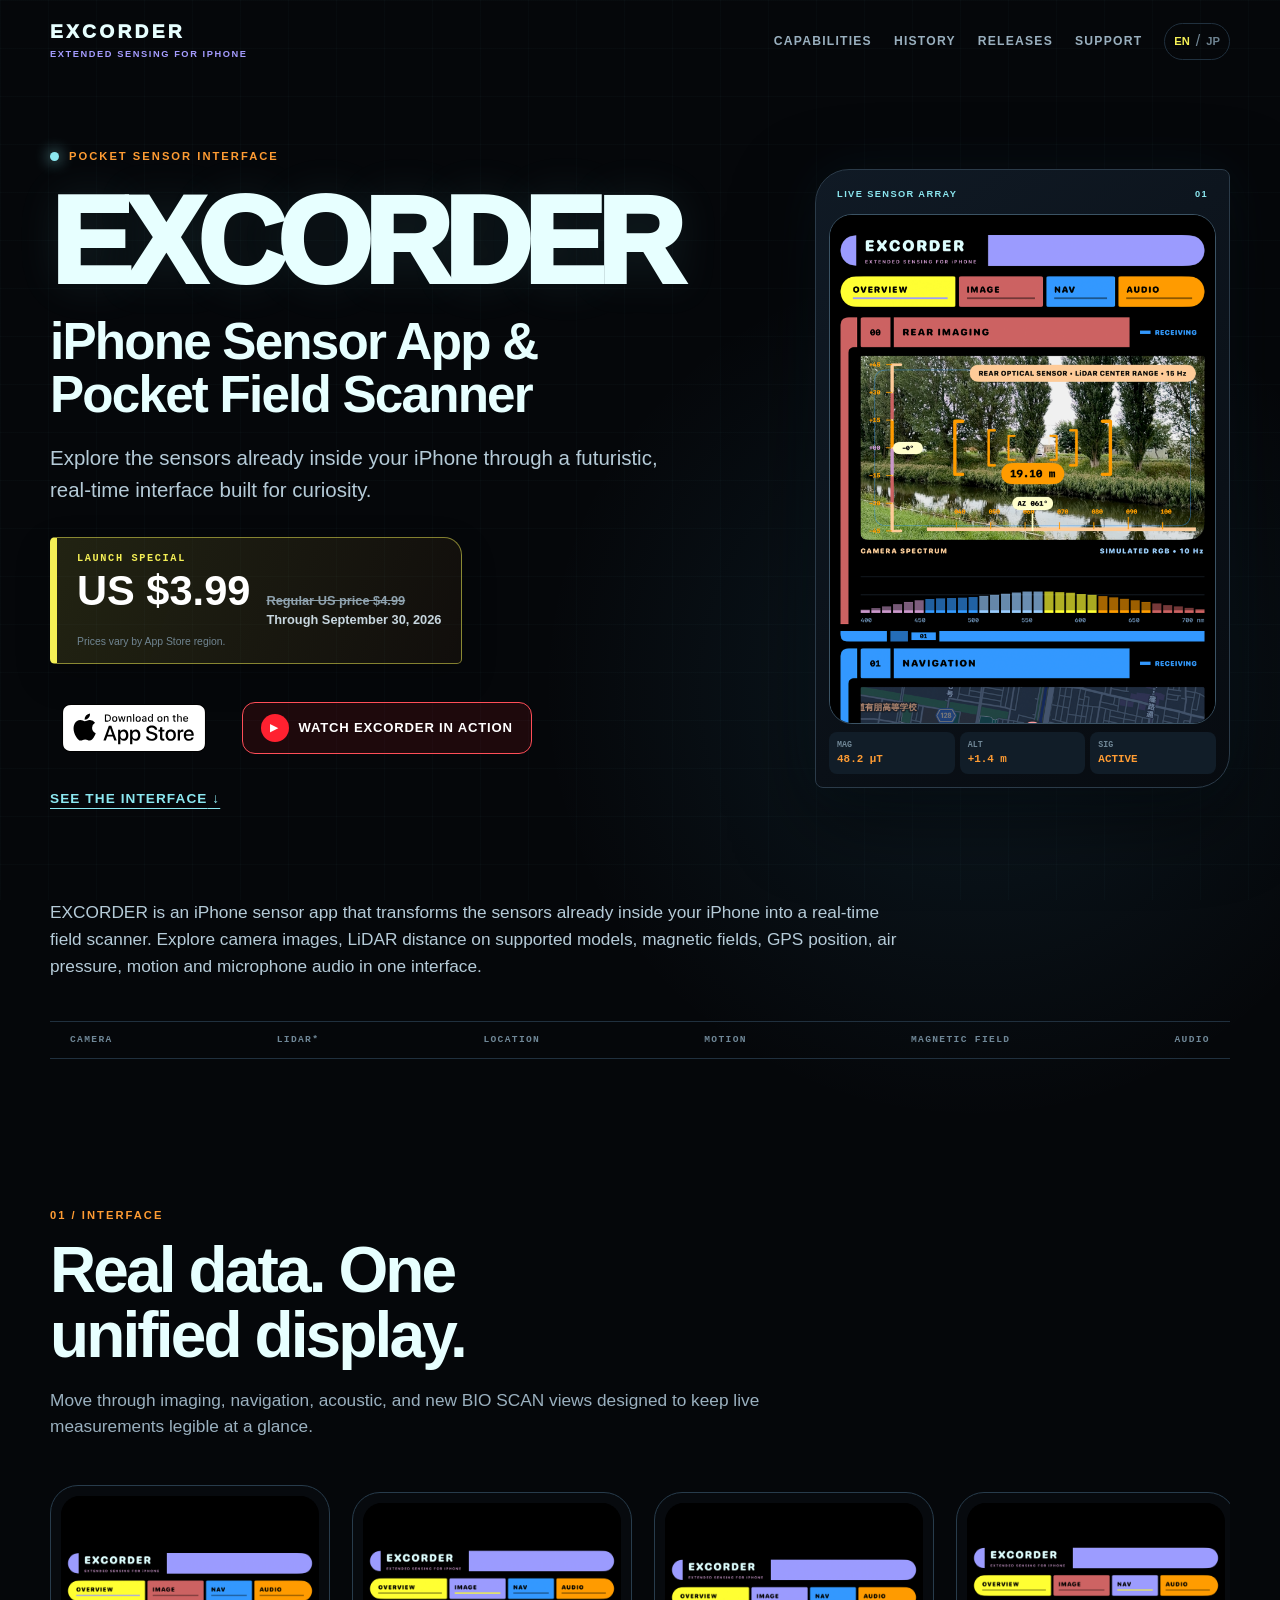
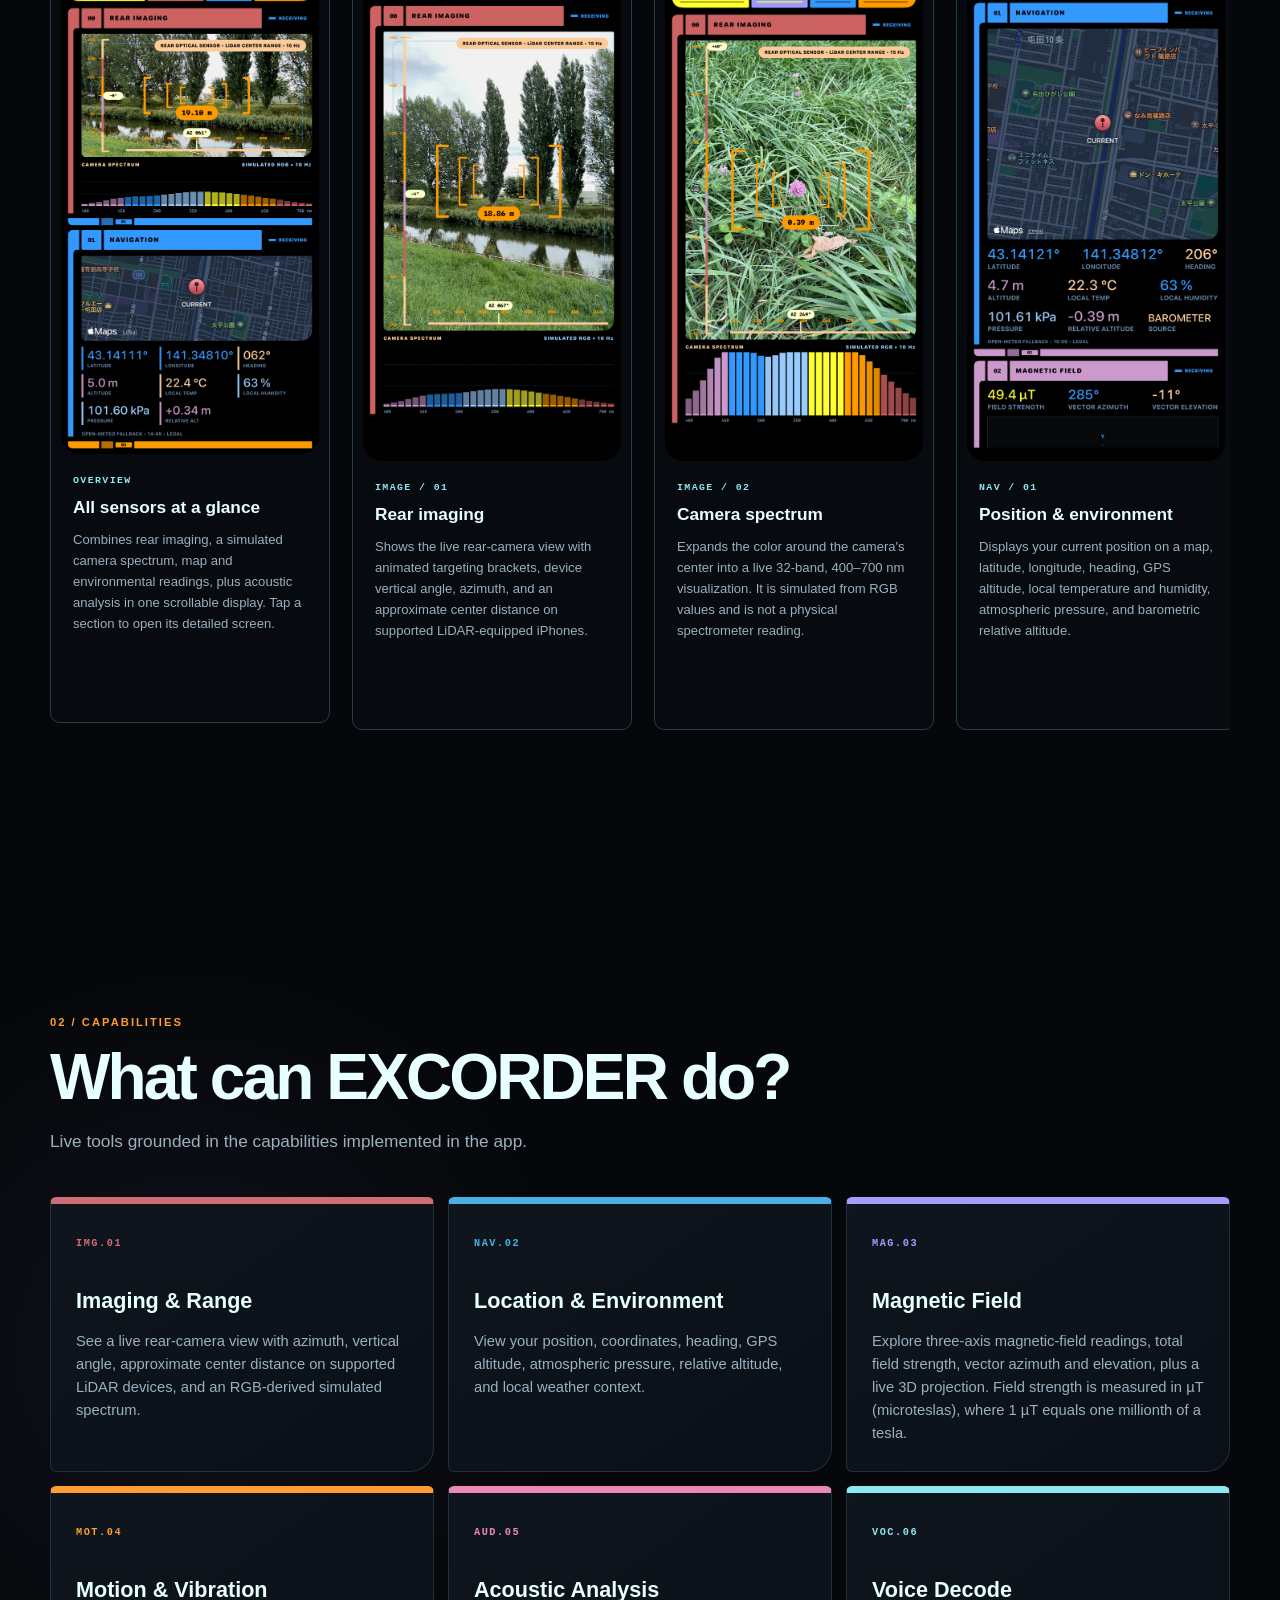
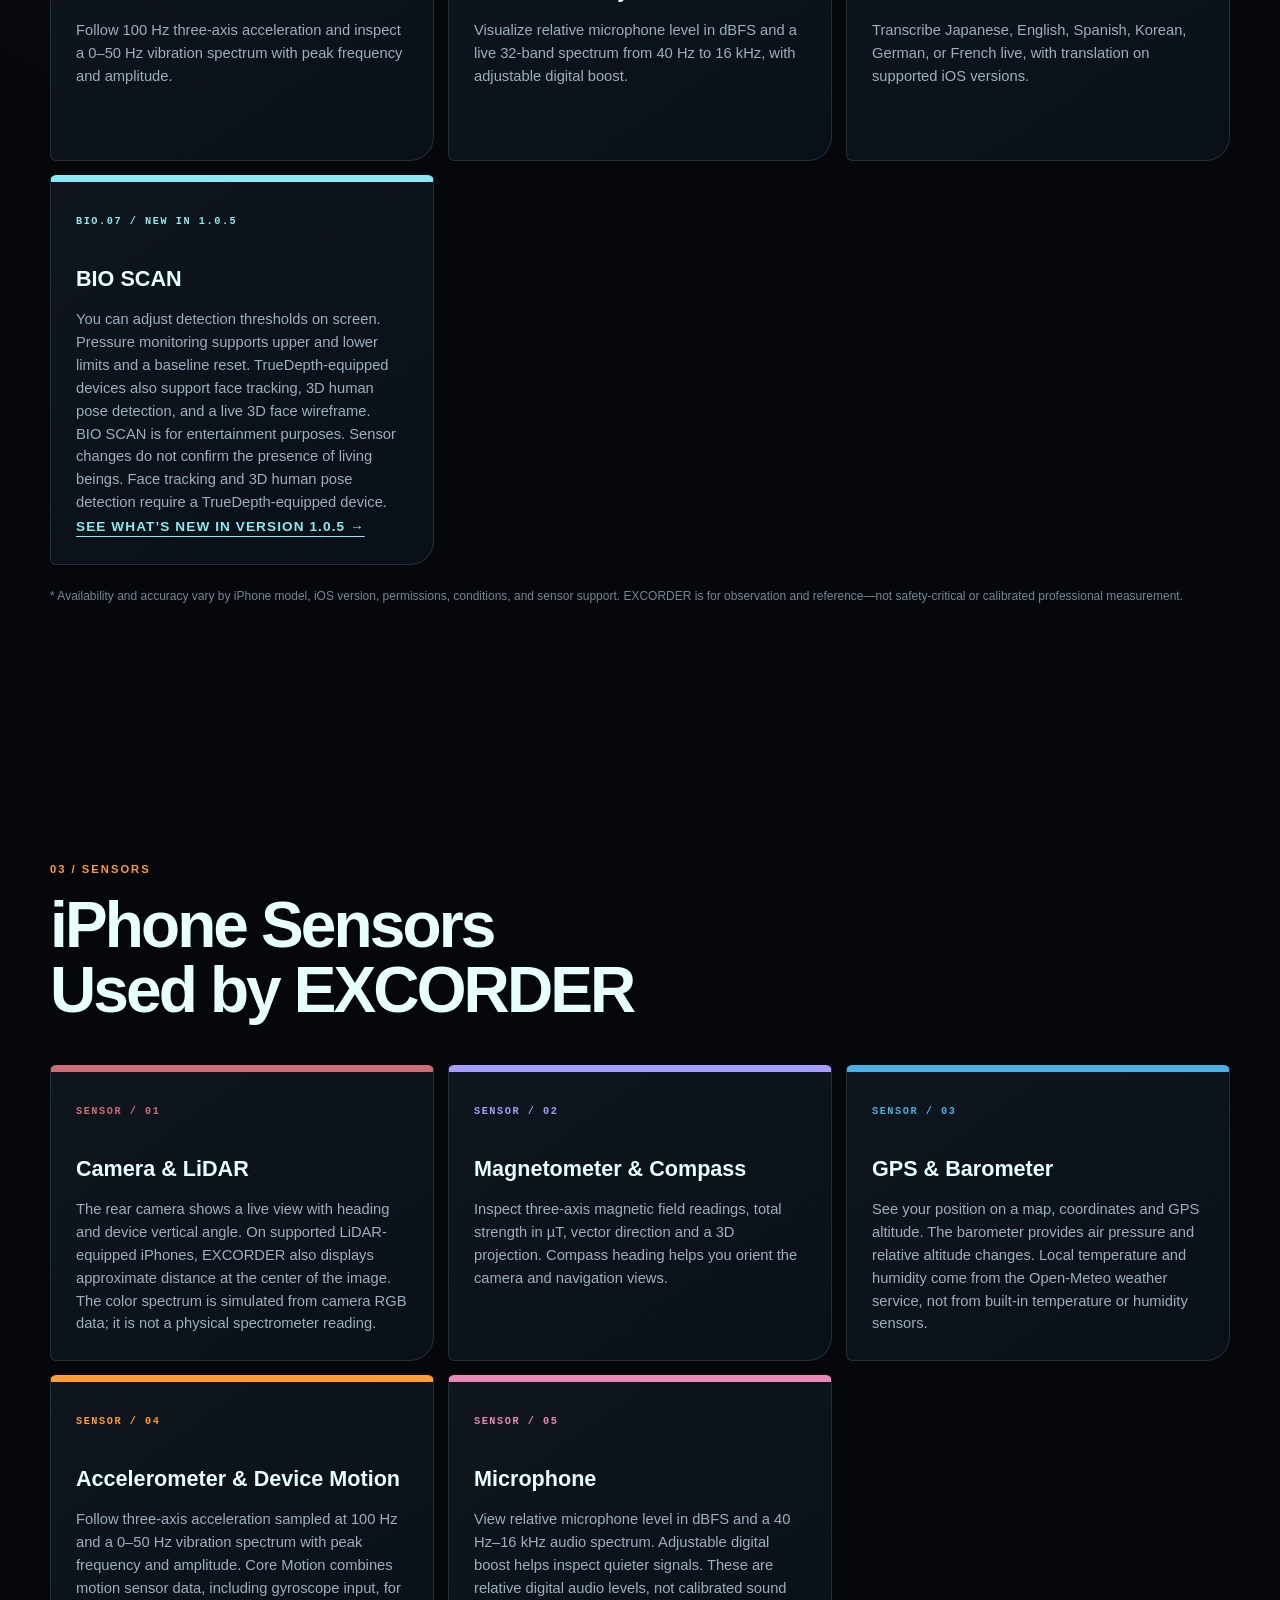
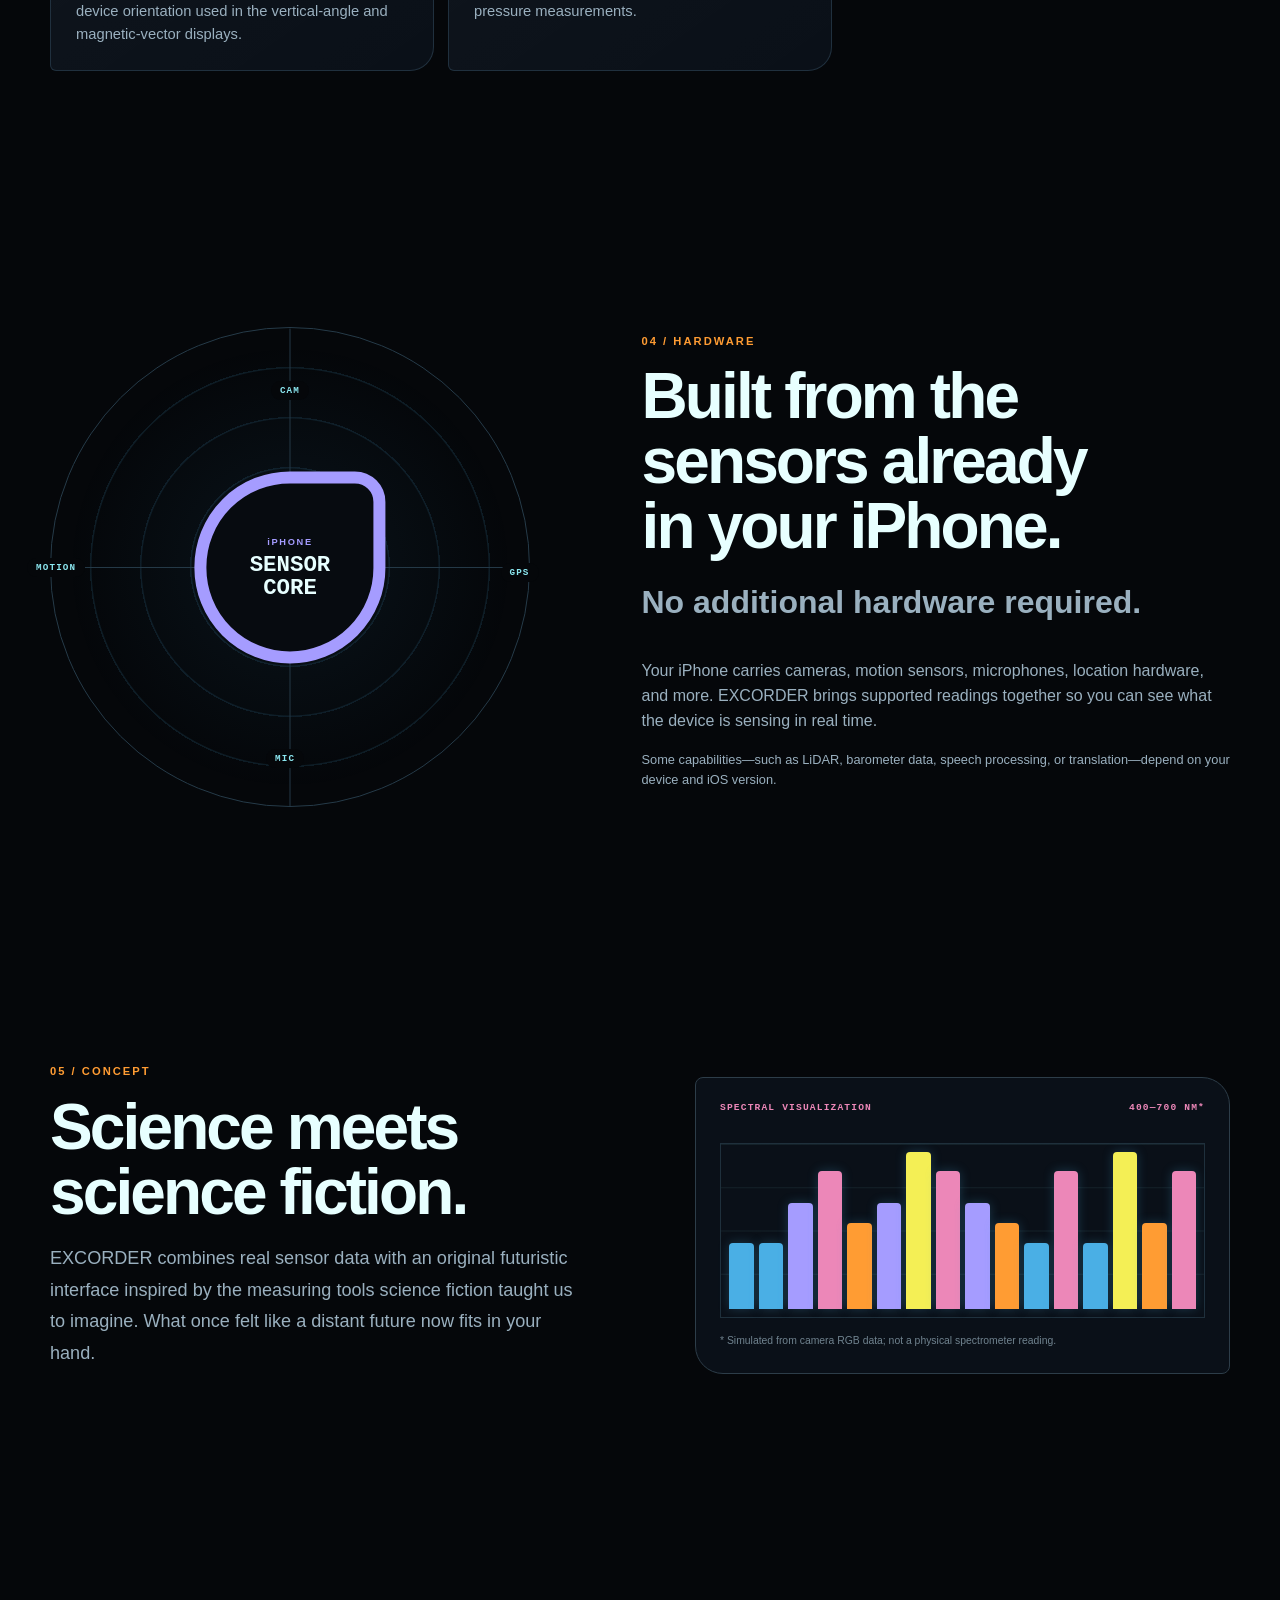
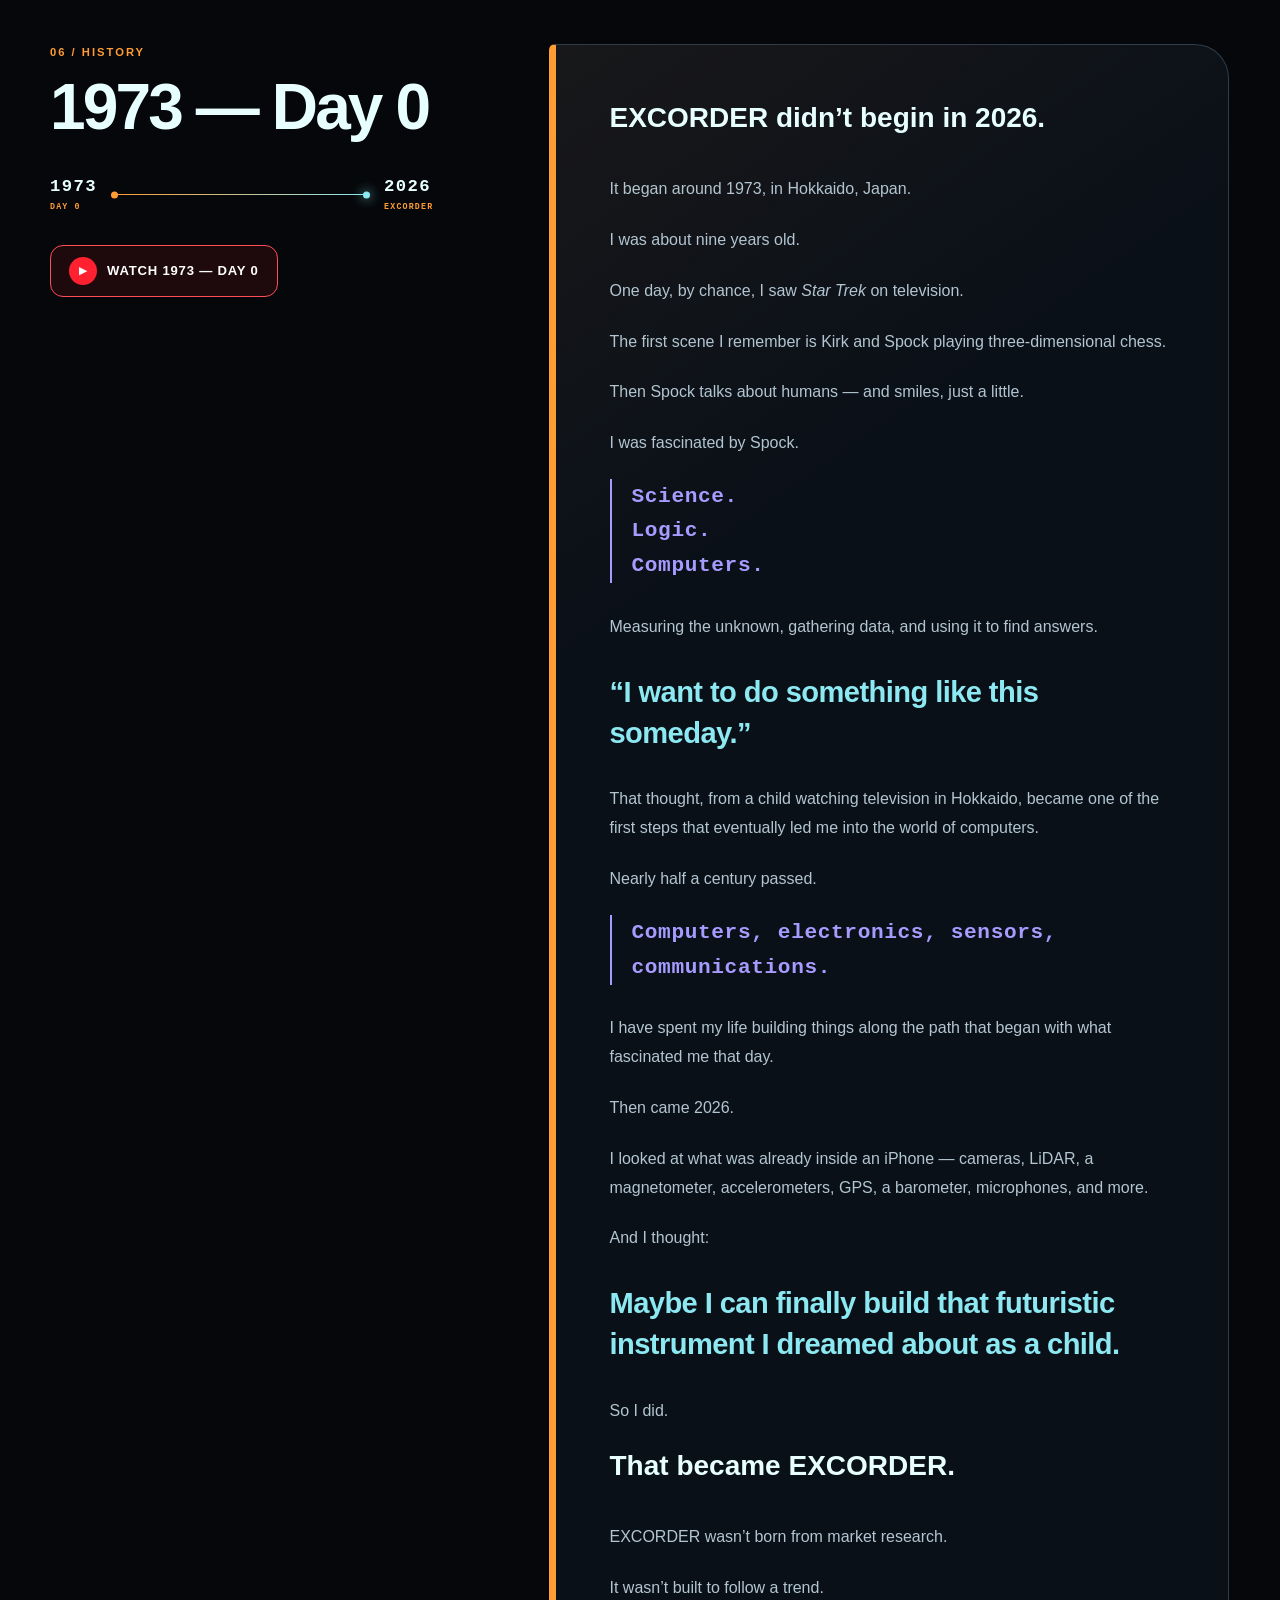
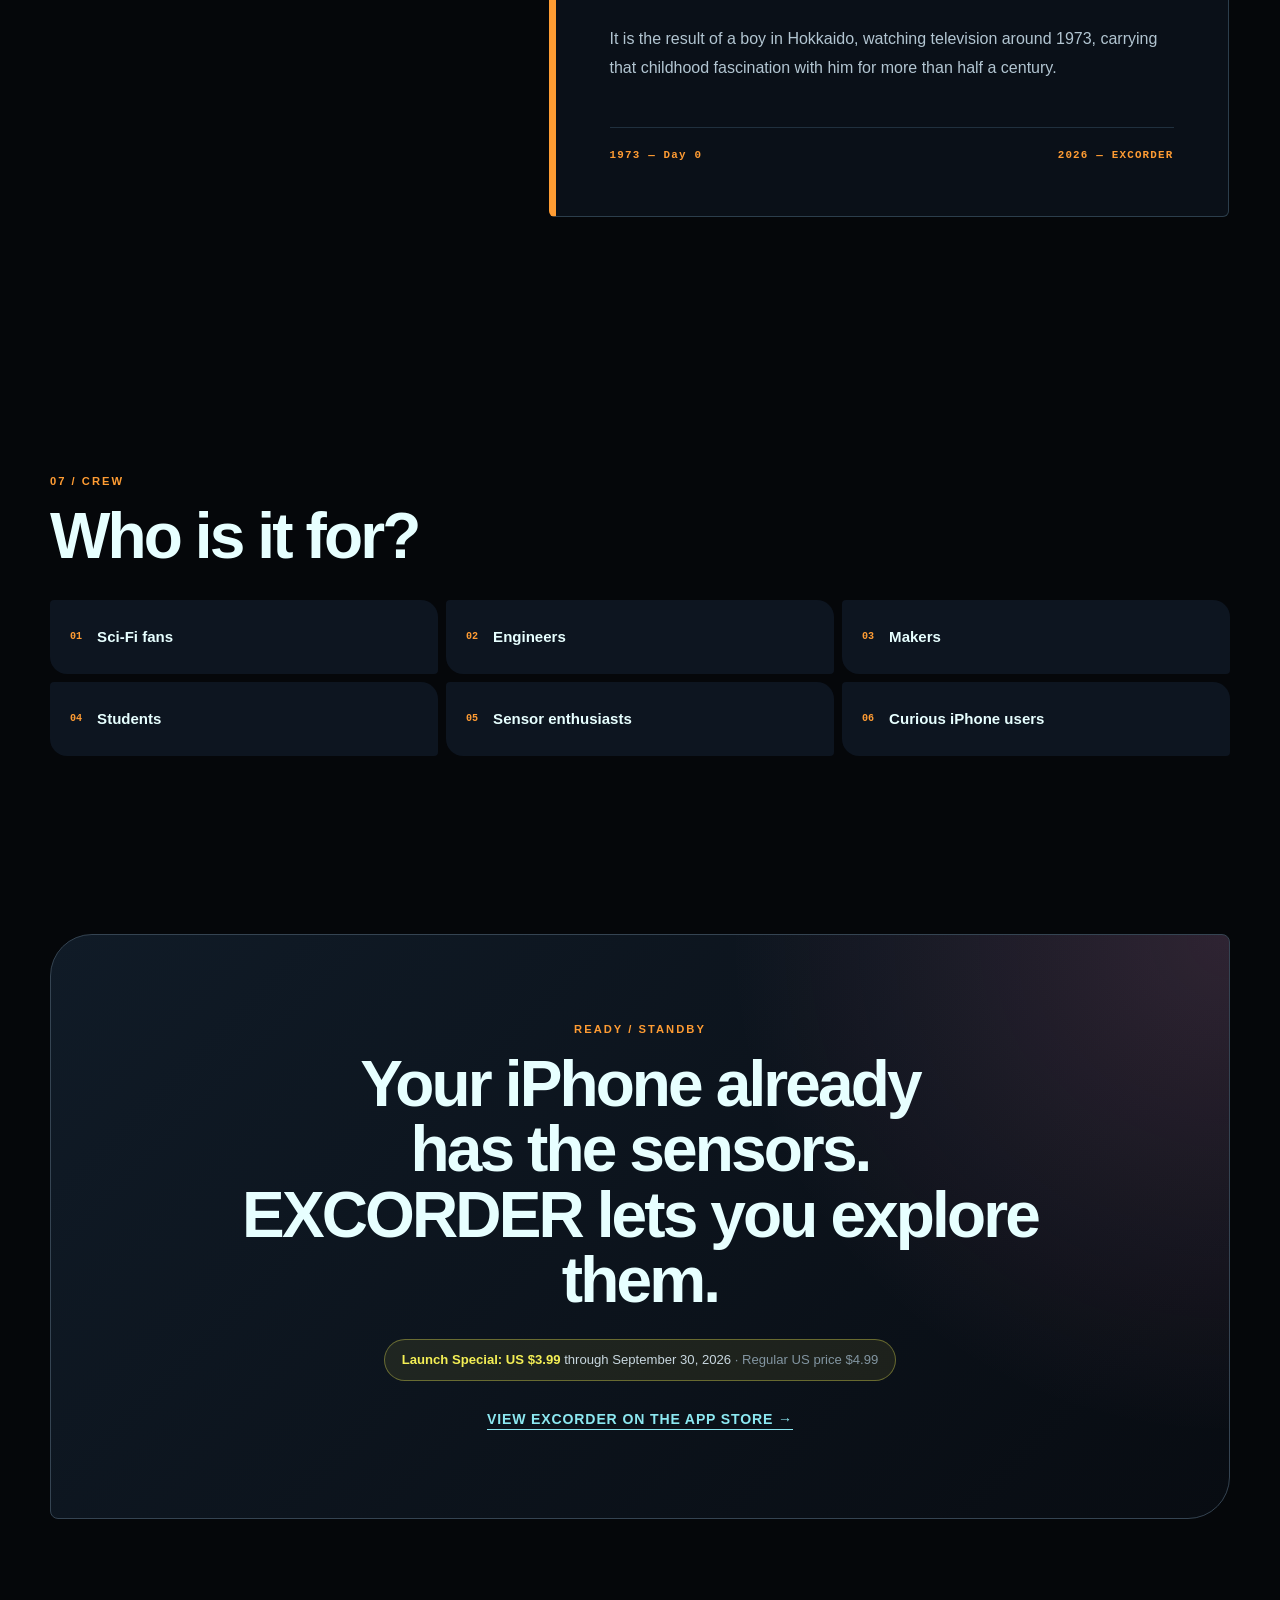
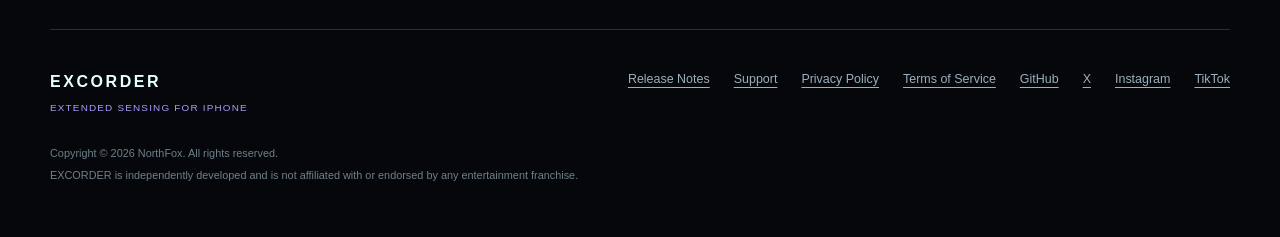
==== commit 59ca35c5: "Add version 1.0.5 BIO SCAN information and screenshot" ====
--- a/index.html
+++ b/index.html
@@ -91,7 +91,7 @@
             <div class="section-heading reveal">
                 <p class="section-index">01 / INTERFACE</p>
                 <h2>Real data. One unified display.</h2>
-                <p>Move through imaging, navigation, and acoustic views designed to keep live measurements legible at a glance.</p>
+                <p>Move through imaging, navigation, acoustic, and new BIO SCAN views designed to keep live measurements legible at a glance.</p>
             </div>
             <div class="screenshot-rail reveal" role="region" aria-label="EXCORDER screenshots and screen descriptions" tabindex="0">
                 <figure class="shot shot--featured">
@@ -117,6 +117,10 @@
                 <figure class="shot">
                     <div class="shot-media"><img src="assets/screenshots/audio.png" alt="EXCORDER microphone level, audio spectrum and Voice Decode panel" width="1284" height="2778" loading="lazy"></div>
                     <figcaption><span class="shot-code">AUDIO</span><strong>Acoustic &amp; voice decode</strong><p>Shows relative microphone level in dBFS, a 40 Hz–16 kHz spectrum, and adjustable digital boost. Voice Decode adds live transcription in six languages and translation on supported iOS versions.</p></figcaption>
+                </figure>
+                <figure class="shot">
+                    <div class="shot-media"><img src="assets/screenshots/DETECTED.png" alt="BIO SCAN sensor readings with a DETECTED alert and 3D face wireframe" width="1290" height="2796" loading="lazy"></div>
+                    <figcaption><span class="shot-code">BIO SCAN / 1.0.5</span><strong>Detect changes with BIO SCAN</strong><p>New in version 1.0.5. Visualize changes in magnetic fields, low- and high-frequency audio, Bluetooth LE signal strength, and air pressure, with visual alerts, sound effects, and vibration on detection.</p></figcaption>
                 </figure>
             </div>
             <p class="swipe-note">Swipe to explore screens →</p>
@@ -131,6 +135,7 @@
                 <article class="capability-card reveal accent-orange"><span class="card-code">MOT.04</span><h3>Motion &amp; Vibration</h3><p>Follow 100 Hz three-axis acceleration and inspect a 0–50 Hz vibration spectrum with peak frequency and amplitude.</p></article>
                 <article class="capability-card reveal accent-pink"><span class="card-code">AUD.05</span><h3>Acoustic Analysis</h3><p>Visualize relative microphone level in dBFS and a live 32-band spectrum from 40 Hz to 16 kHz, with adjustable digital boost.</p></article>
                 <article class="capability-card reveal accent-cyan"><span class="card-code">VOC.06</span><h3>Voice Decode</h3><p>Transcribe Japanese, English, Spanish, Korean, German, or French live, with translation on supported iOS versions.</p></article>
+                <article class="capability-card reveal accent-cyan"><span class="card-code">BIO.07 / NEW IN 1.0.5</span><h3>BIO SCAN</h3><p>You can adjust detection thresholds on screen. Pressure monitoring supports upper and lower limits and a baseline reset. TrueDepth-equipped devices also support face tracking, 3D human pose detection, and a live 3D face wireframe.</p><p>BIO SCAN is for entertainment purposes. Sensor changes do not confirm the presence of living beings. Face tracking and 3D human pose detection require a TrueDepth-equipped device.</p><a class="text-link" href="releases.html#version-1-0-5">See what’s new in version 1.0.5 →</a></article>
             </div>
             <p class="technical-note reveal">* Availability and accuracy vary by iPhone model, iOS version, permissions, conditions, and sensor support. EXCORDER is for observation and reference—not safety-critical or calibrated professional measurement.</p>
 
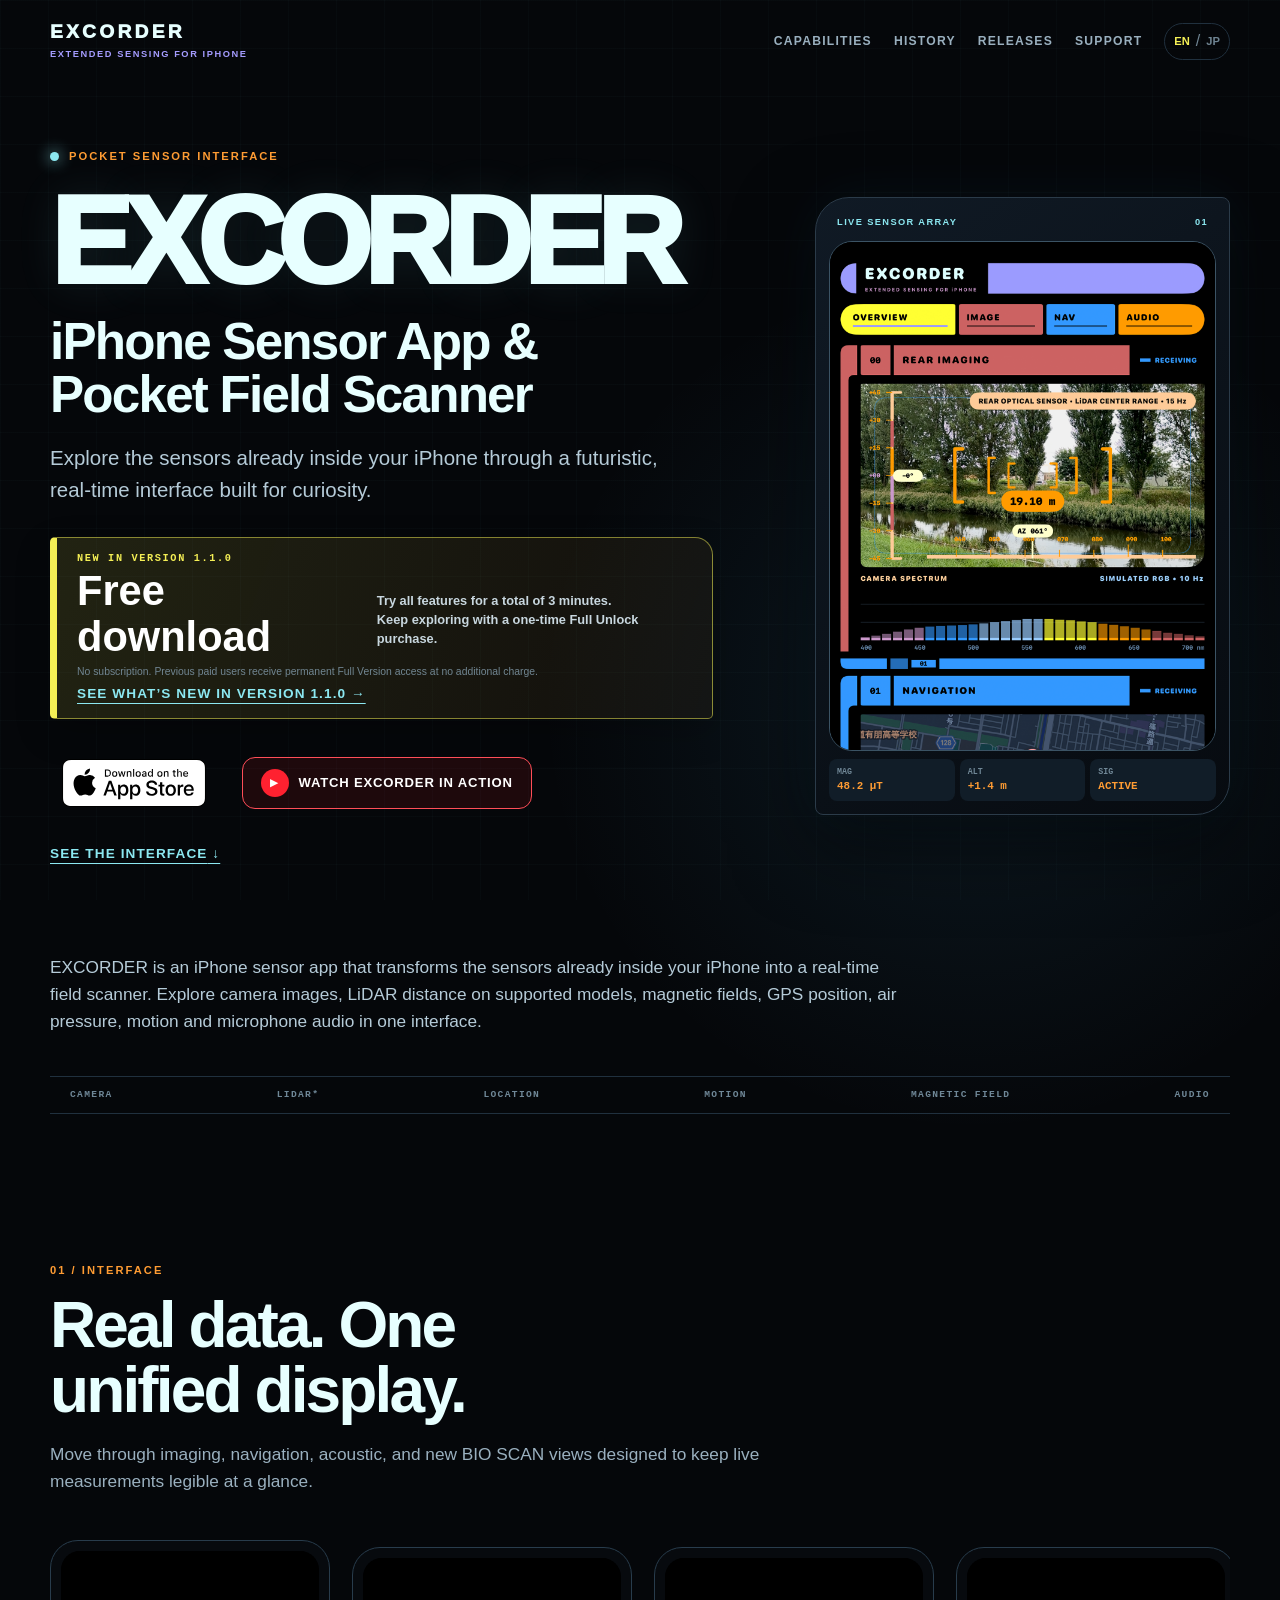
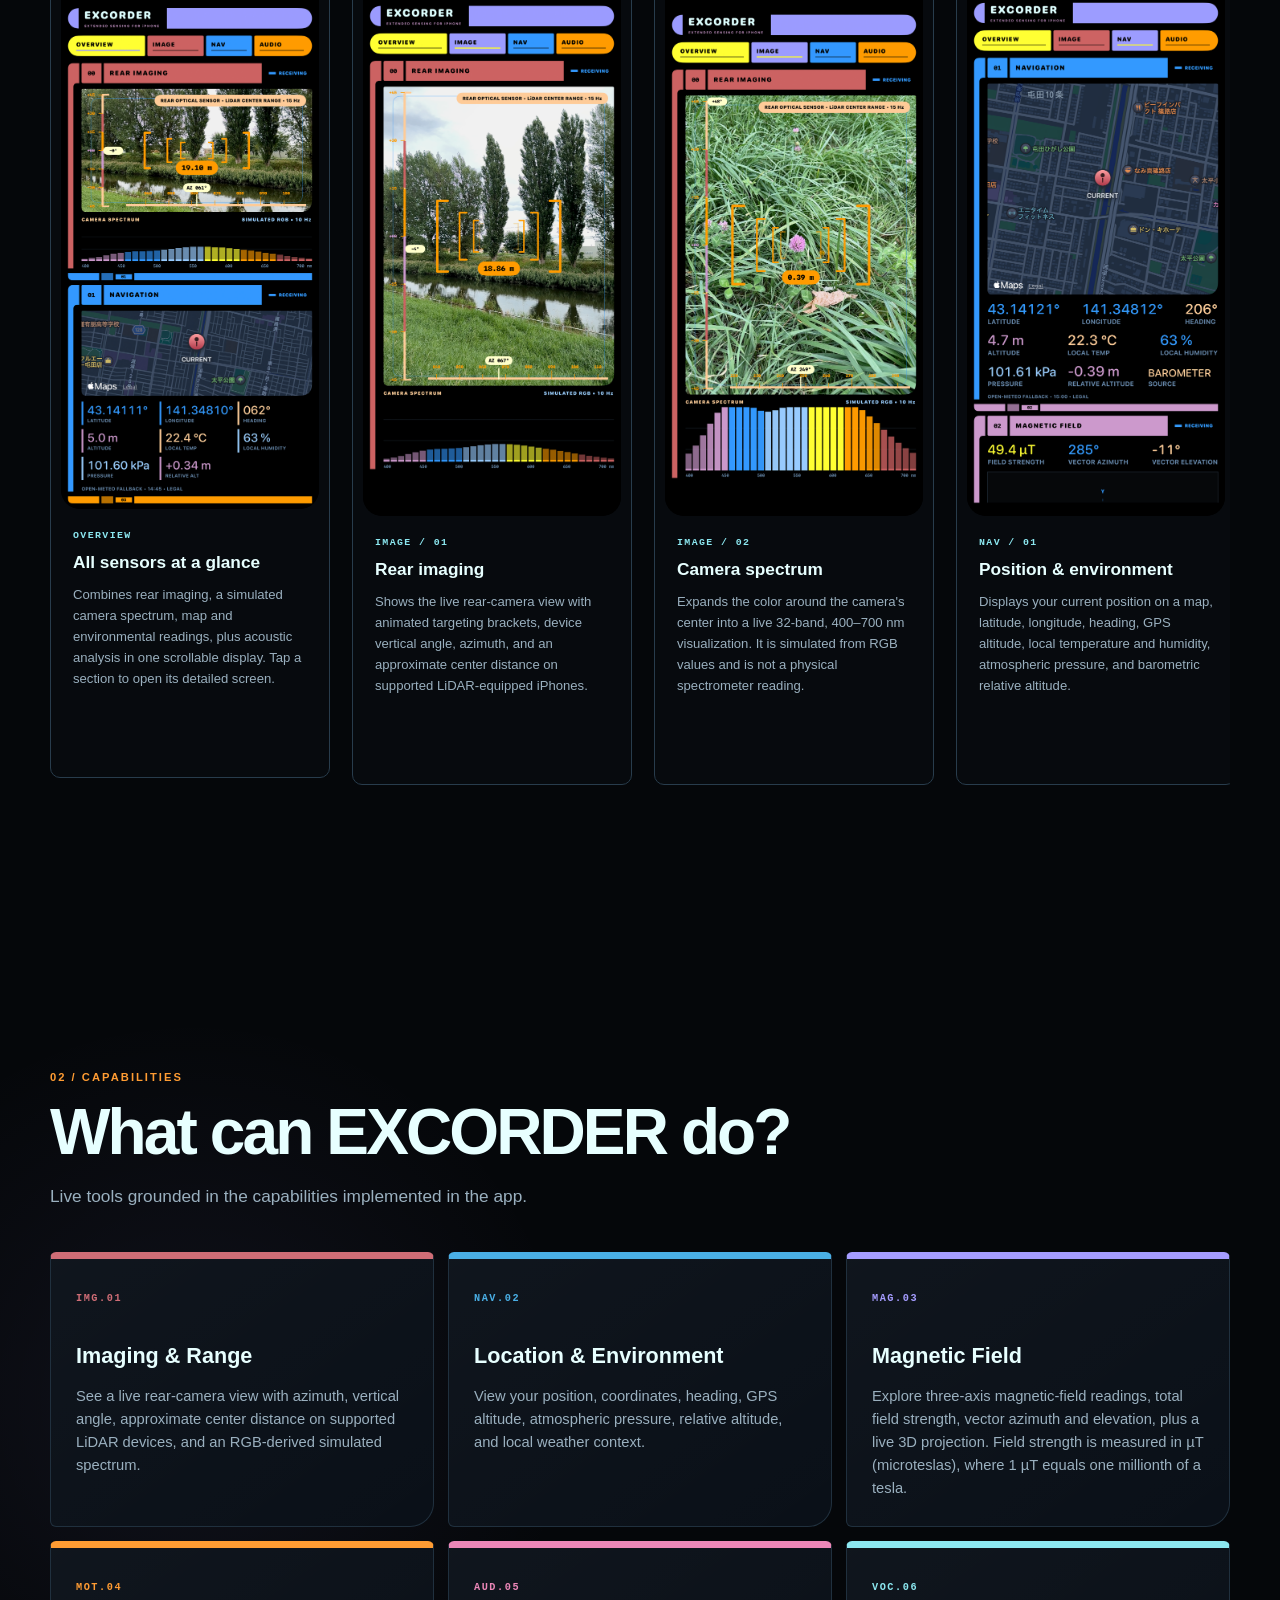
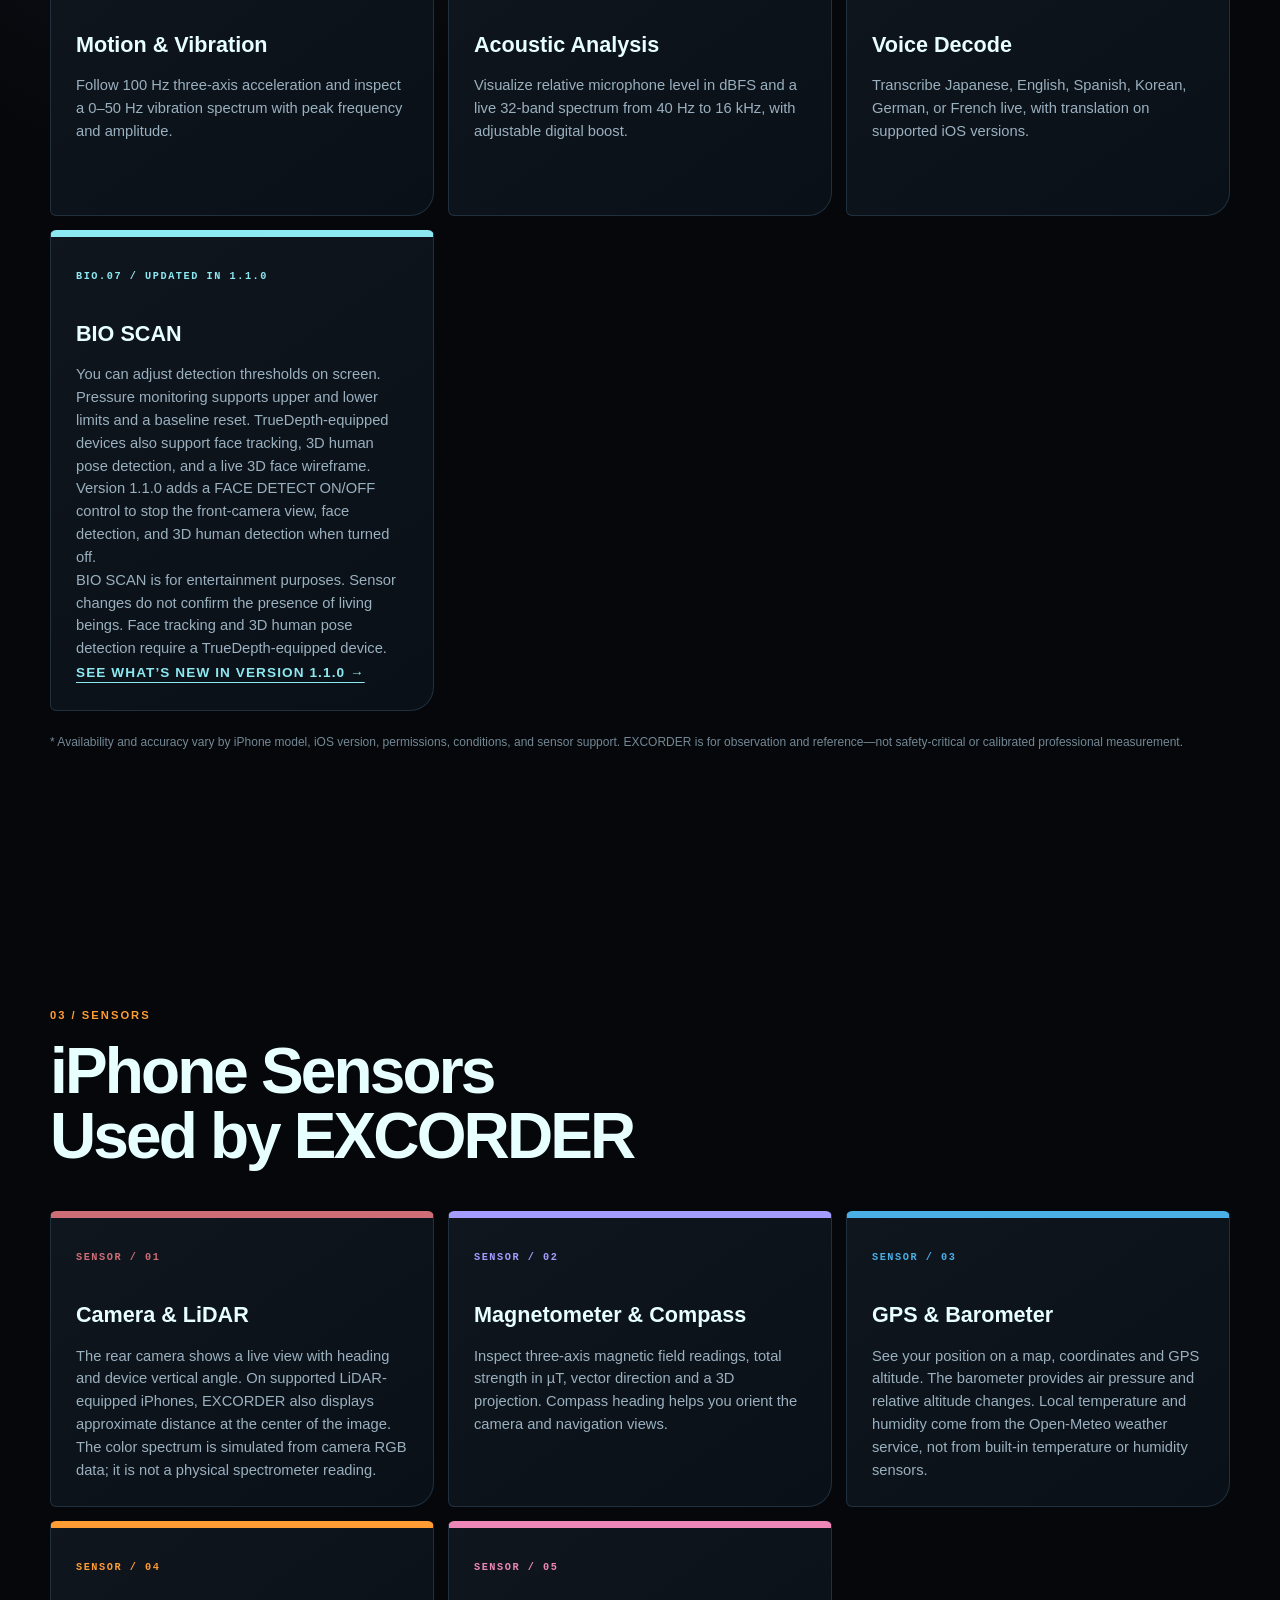
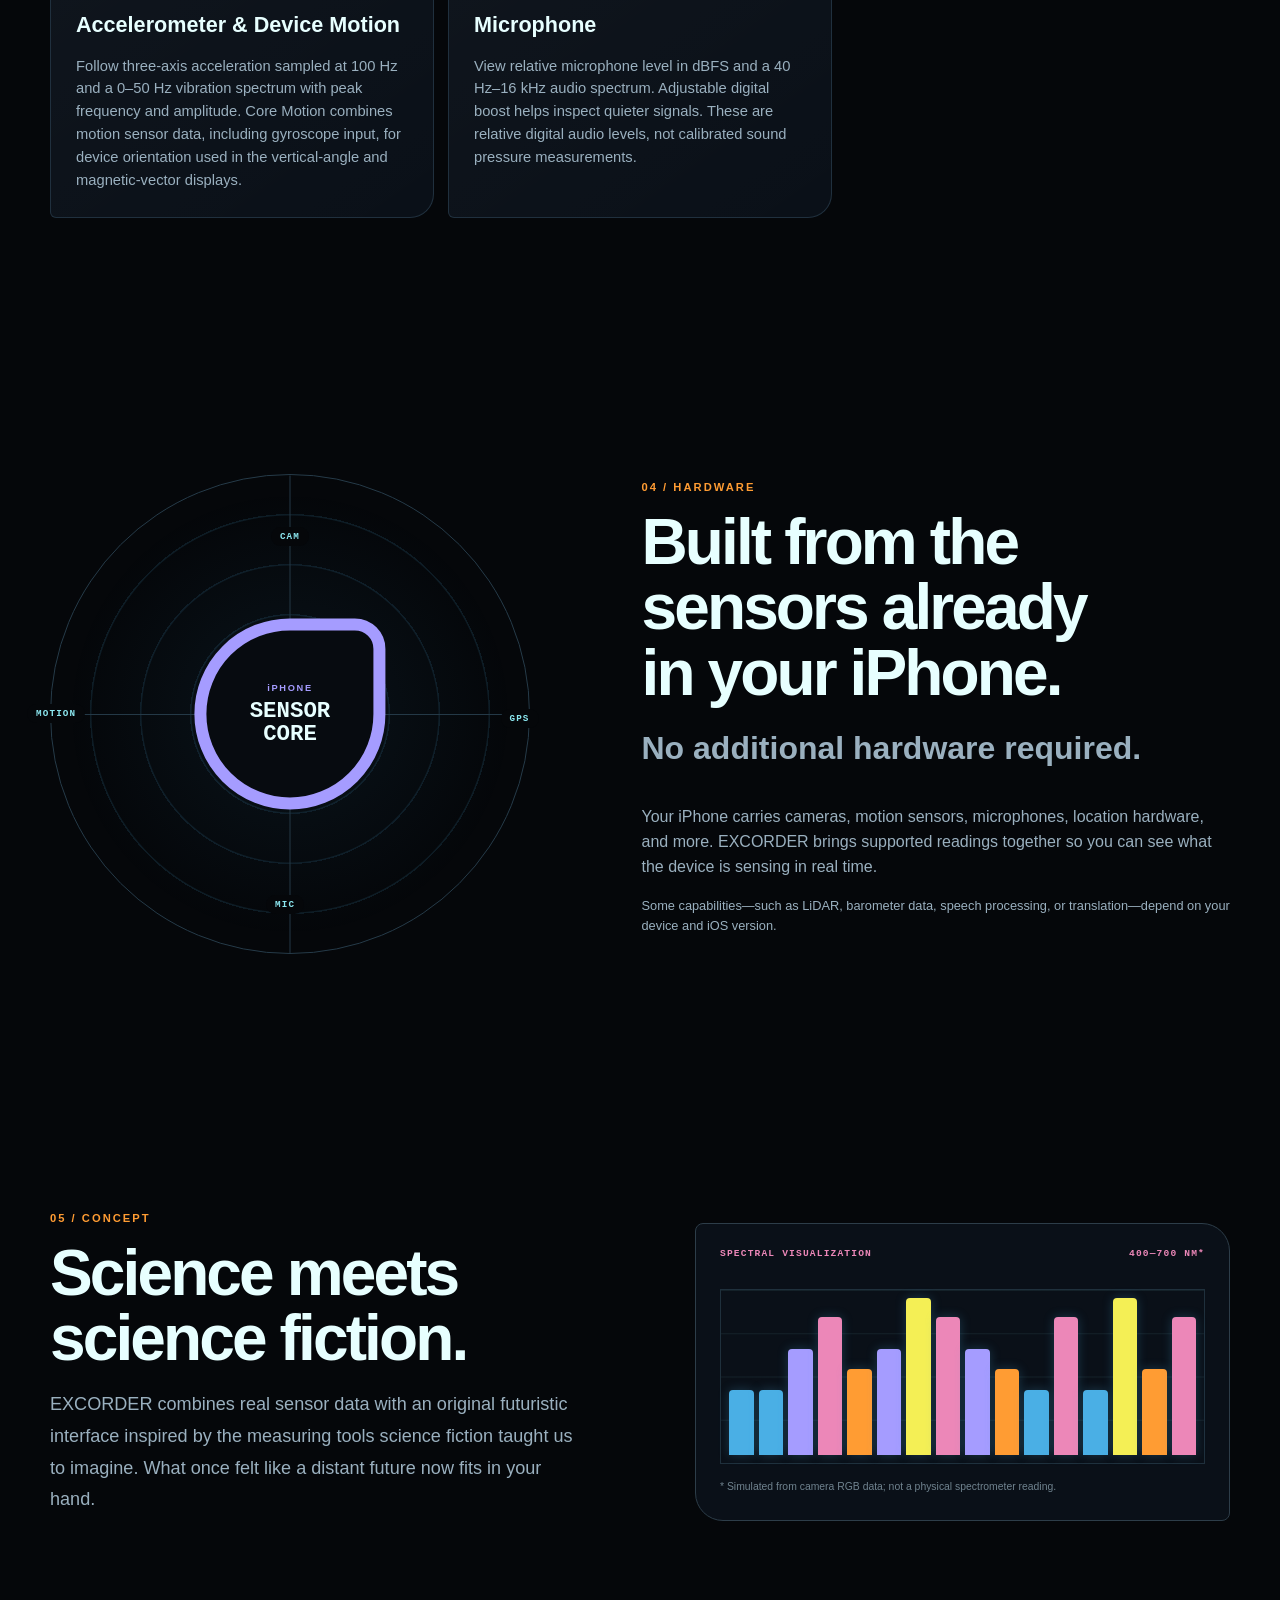
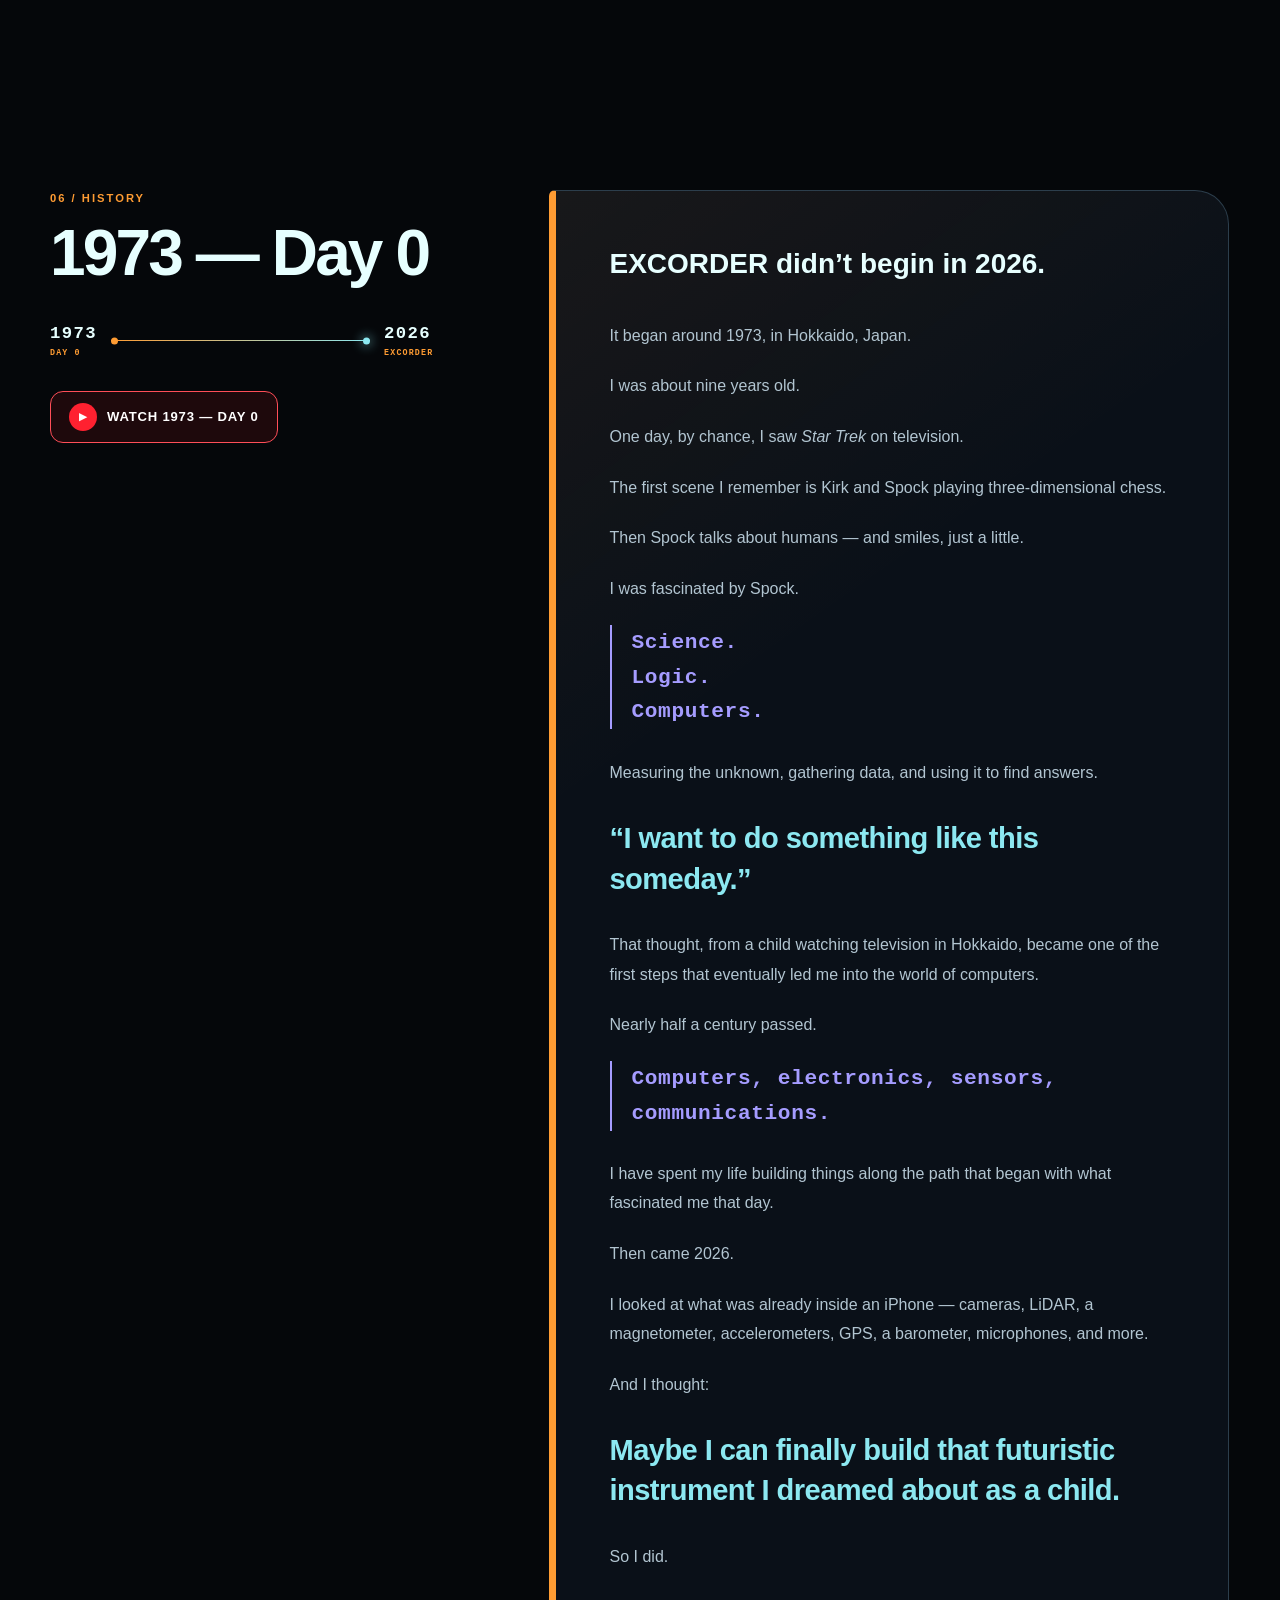
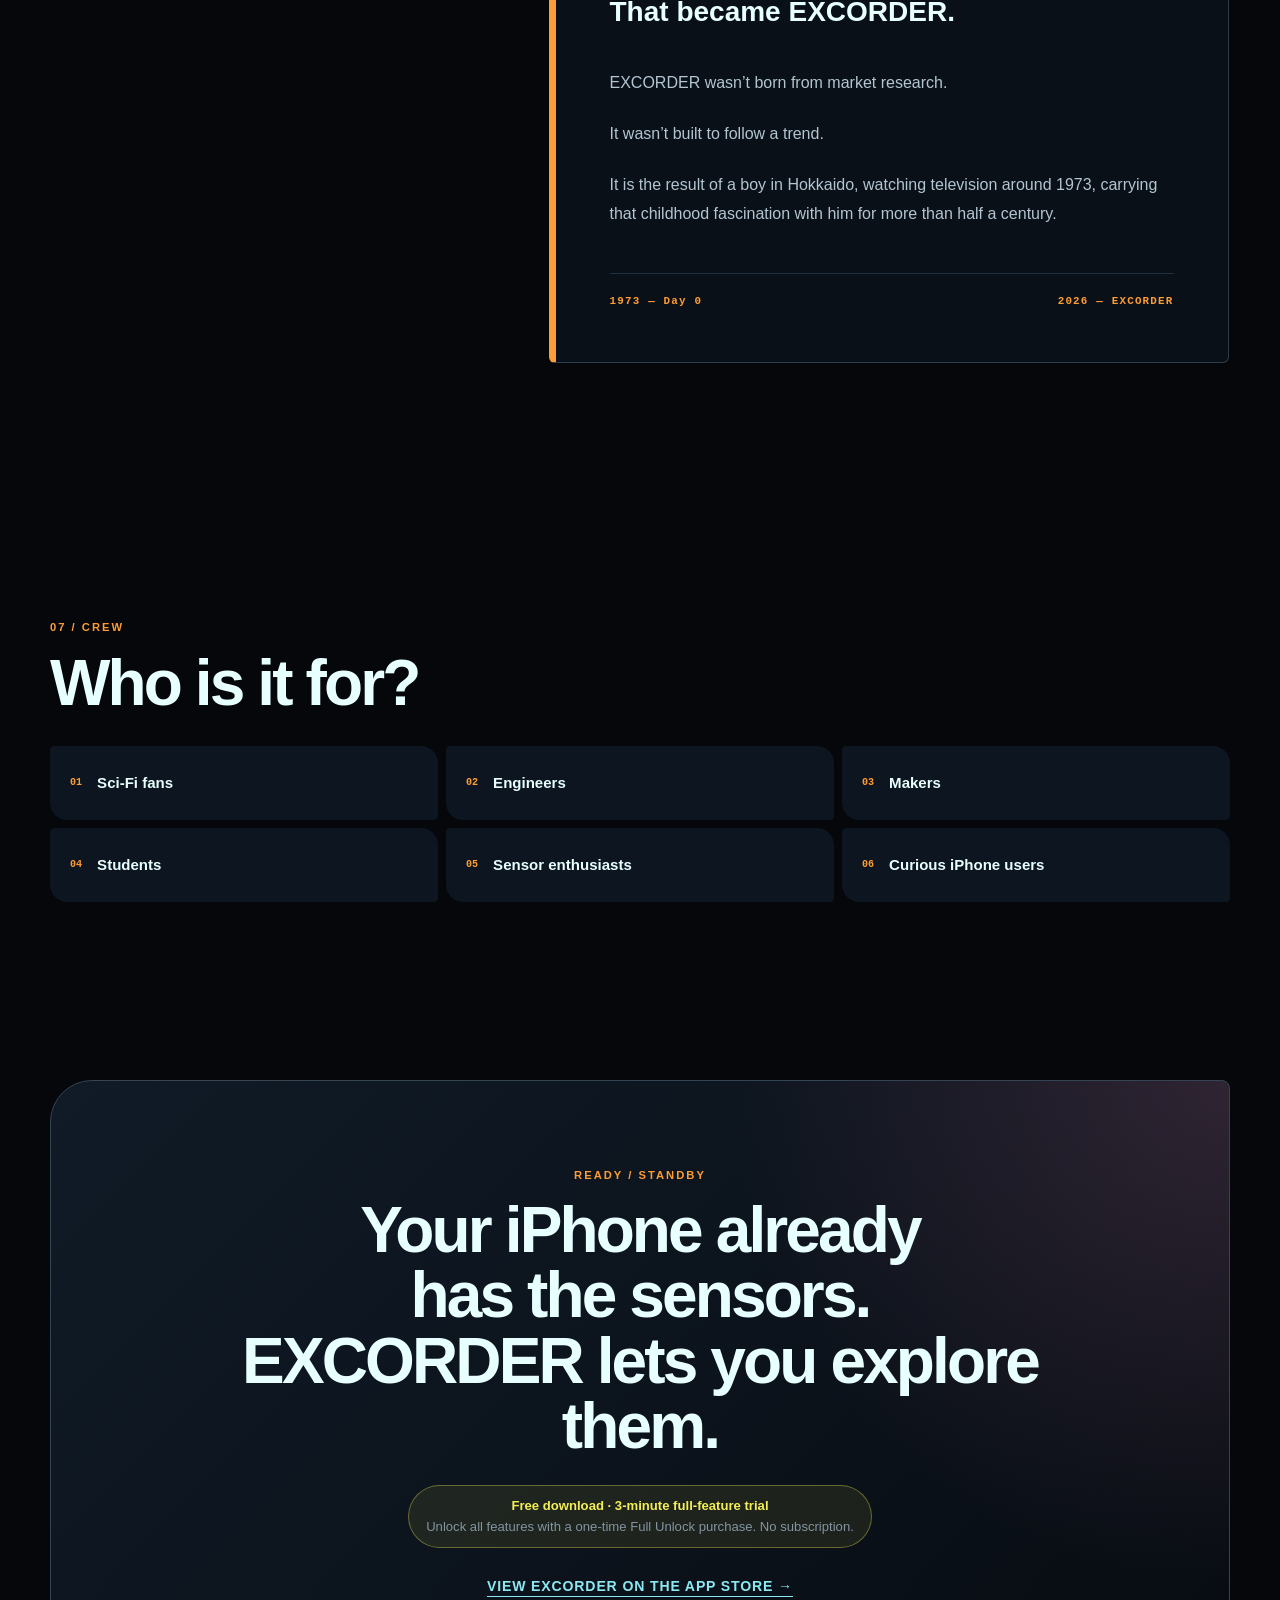
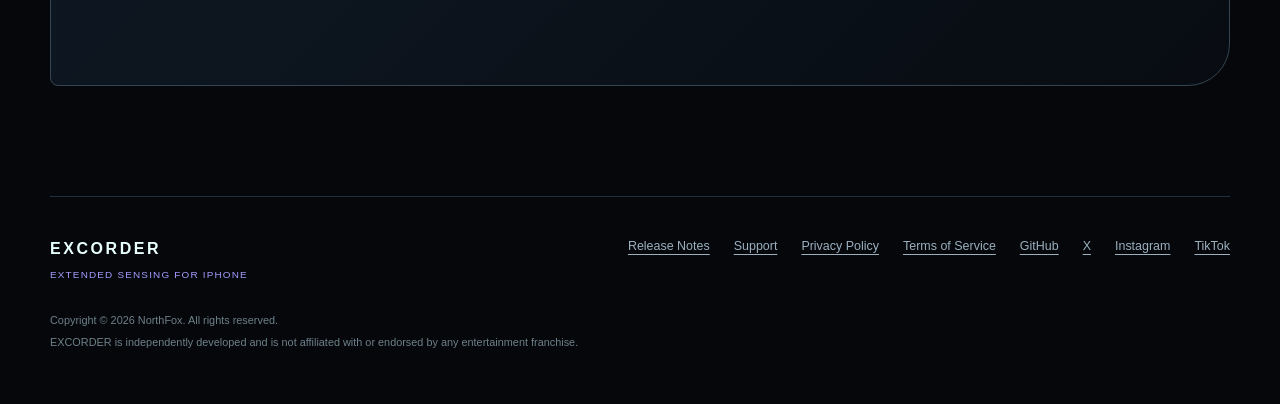
==== commit b49fb184: "Update landing pages and release notes for version 1.1.0" ====
--- a/index.html
+++ b/index.html
@@ -35,6 +35,7 @@
   "@id": "https://northfoxjp.github.io/excorder/#app",
   "name": "EXCORDER",
   "operatingSystem": "iOS",
+  "softwareVersion": "1.1.0",
   "description": "EXCORDER is an iPhone sensor app that visualizes camera, LiDAR, magnetic field, GPS, barometer, motion and microphone data in a real-time pocket field scanner.",
   "url": "https://northfoxjp.github.io/excorder/",
   "downloadUrl": "https://apps.apple.com/app/id6806745218"
@@ -65,9 +66,10 @@
                 <p class="hero-lead">Explore the sensors already inside your iPhone through a futuristic, real-time interface built for curiosity.</p>
 
                 <div class="launch-offer">
-                    <span class="launch-offer-label">Launch Special</span>
-                    <div class="launch-offer-price"><strong>US $3.99</strong><span><s>Regular US price $4.99</s><br>Through September 30, 2026</span></div>
-                    <small>Prices vary by App Store region.</small>
+                    <span class="launch-offer-label">NEW IN VERSION 1.1.0</span>
+                    <div class="launch-offer-price"><strong>Free download</strong><span>Try all features for a total of 3 minutes.<br>Keep exploring with a one-time Full Unlock purchase.</span></div>
+                    <small>No subscription. Previous paid users receive permanent Full Version access at no additional charge.</small>
+                    <a class="text-link" href="releases.html#version-1-1-0">See what’s new in version 1.1.0 →</a>
                 </div>
 
                 <div class="hero-actions">
@@ -135,7 +137,7 @@
                 <article class="capability-card reveal accent-orange"><span class="card-code">MOT.04</span><h3>Motion &amp; Vibration</h3><p>Follow 100 Hz three-axis acceleration and inspect a 0–50 Hz vibration spectrum with peak frequency and amplitude.</p></article>
                 <article class="capability-card reveal accent-pink"><span class="card-code">AUD.05</span><h3>Acoustic Analysis</h3><p>Visualize relative microphone level in dBFS and a live 32-band spectrum from 40 Hz to 16 kHz, with adjustable digital boost.</p></article>
                 <article class="capability-card reveal accent-cyan"><span class="card-code">VOC.06</span><h3>Voice Decode</h3><p>Transcribe Japanese, English, Spanish, Korean, German, or French live, with translation on supported iOS versions.</p></article>
-                <article class="capability-card reveal accent-cyan"><span class="card-code">BIO.07 / NEW IN 1.0.5</span><h3>BIO SCAN</h3><p>You can adjust detection thresholds on screen. Pressure monitoring supports upper and lower limits and a baseline reset. TrueDepth-equipped devices also support face tracking, 3D human pose detection, and a live 3D face wireframe.</p><p>BIO SCAN is for entertainment purposes. Sensor changes do not confirm the presence of living beings. Face tracking and 3D human pose detection require a TrueDepth-equipped device.</p><a class="text-link" href="releases.html#version-1-0-5">See what’s new in version 1.0.5 →</a></article>
+                <article class="capability-card reveal accent-cyan"><span class="card-code">BIO.07 / UPDATED IN 1.1.0</span><h3>BIO SCAN</h3><p>You can adjust detection thresholds on screen. Pressure monitoring supports upper and lower limits and a baseline reset. TrueDepth-equipped devices also support face tracking, 3D human pose detection, and a live 3D face wireframe. Version 1.1.0 adds a FACE DETECT ON/OFF control to stop the front-camera view, face detection, and 3D human detection when turned off.</p><p>BIO SCAN is for entertainment purposes. Sensor changes do not confirm the presence of living beings. Face tracking and 3D human pose detection require a TrueDepth-equipped device.</p><a class="text-link" href="releases.html#version-1-1-0">See what’s new in version 1.1.0 →</a></article>
             </div>
             <p class="technical-note reveal">* Availability and accuracy vary by iPhone model, iOS version, permissions, conditions, and sensor support. EXCORDER is for observation and reference—not safety-critical or calibrated professional measurement.</p>
 
@@ -211,7 +213,7 @@
 
         <section class="final-cta reveal">
             <p class="section-index">READY / STANDBY</p><h2>Your iPhone already has the sensors.<br>EXCORDER lets you explore them.</h2>
-            <p class="cta-price"><strong>Launch Special: US $3.99</strong> through September 30, 2026 <span>· Regular US price $4.99</span></p>
+            <p class="cta-price"><strong>Free download · 3-minute full-feature trial</strong><br><span>Unlock all features with a one-time Full Unlock purchase. No subscription.</span></p>
 
             <a class="app-store-text-link" href="https://apps.apple.com/app/id6806745218" target="_blank" rel="noopener noreferrer"><span>View EXCORDER on the App Store →</span></a>
         </section>
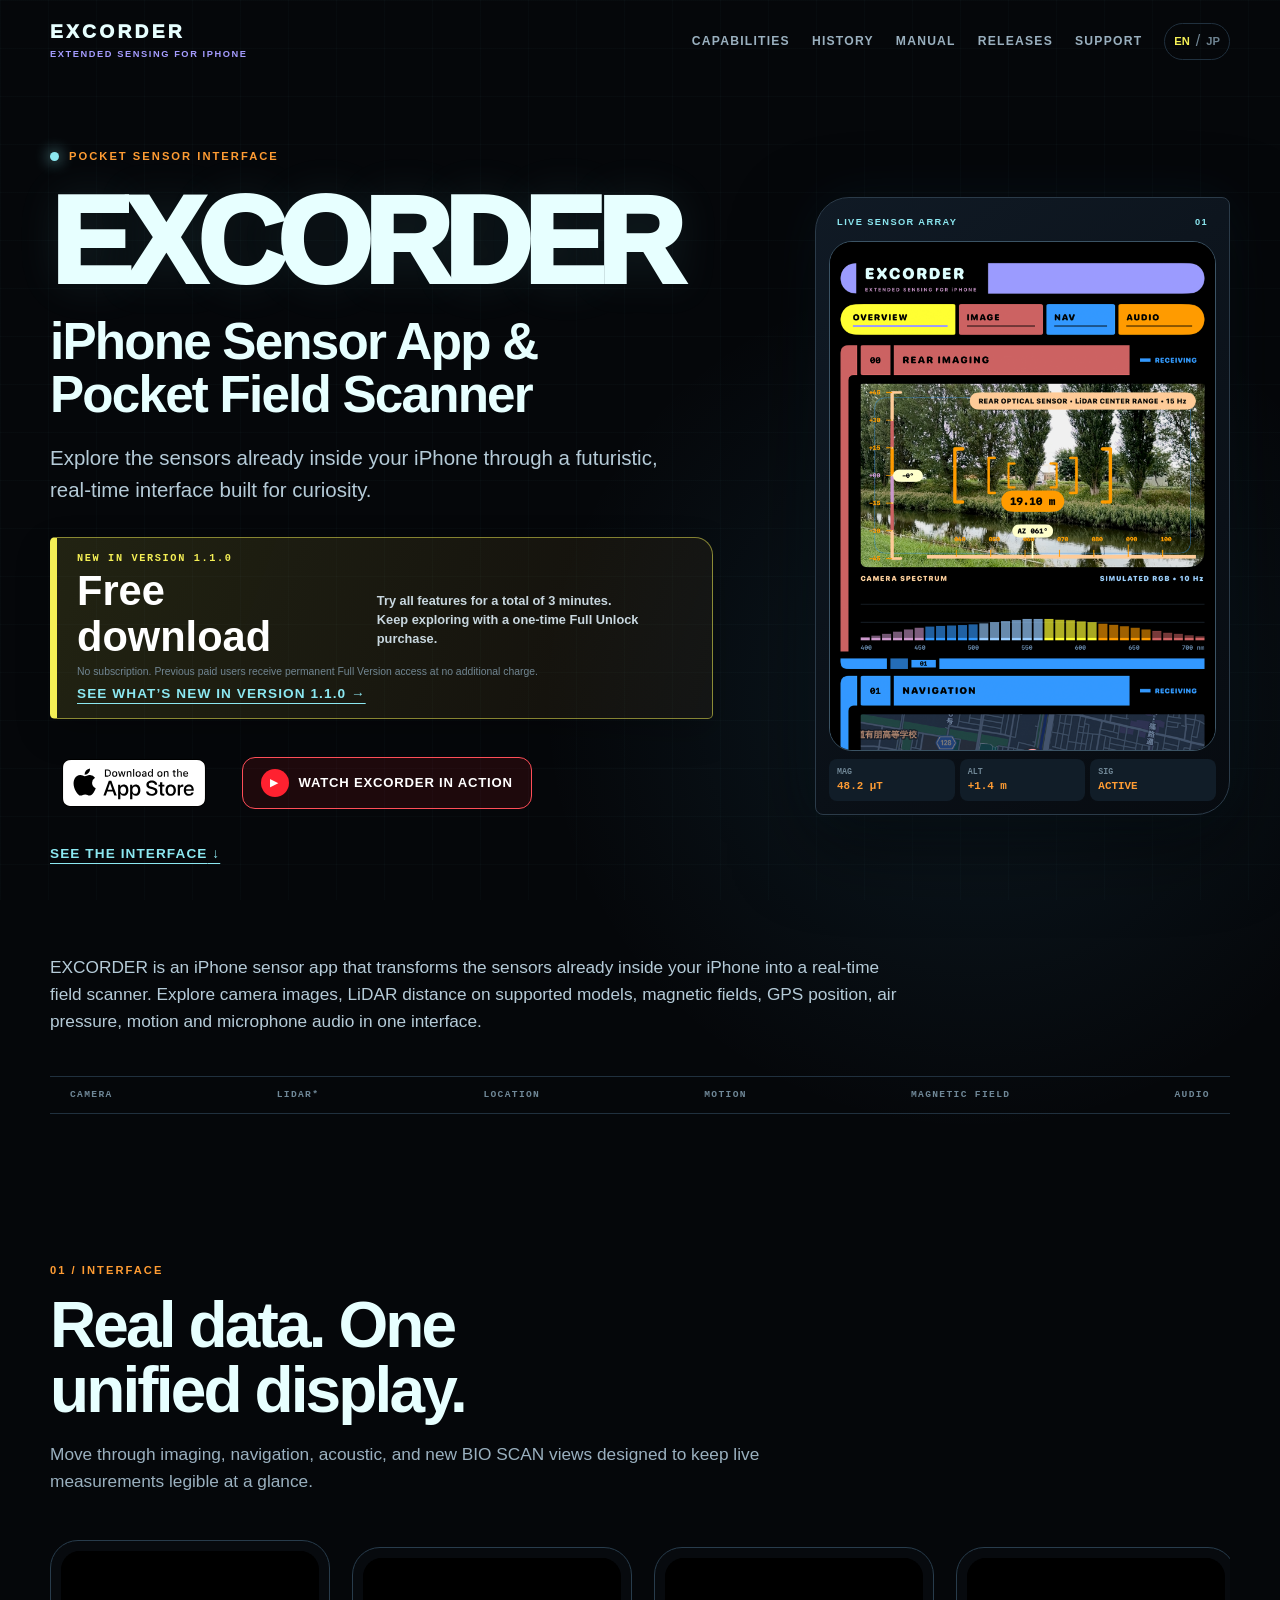
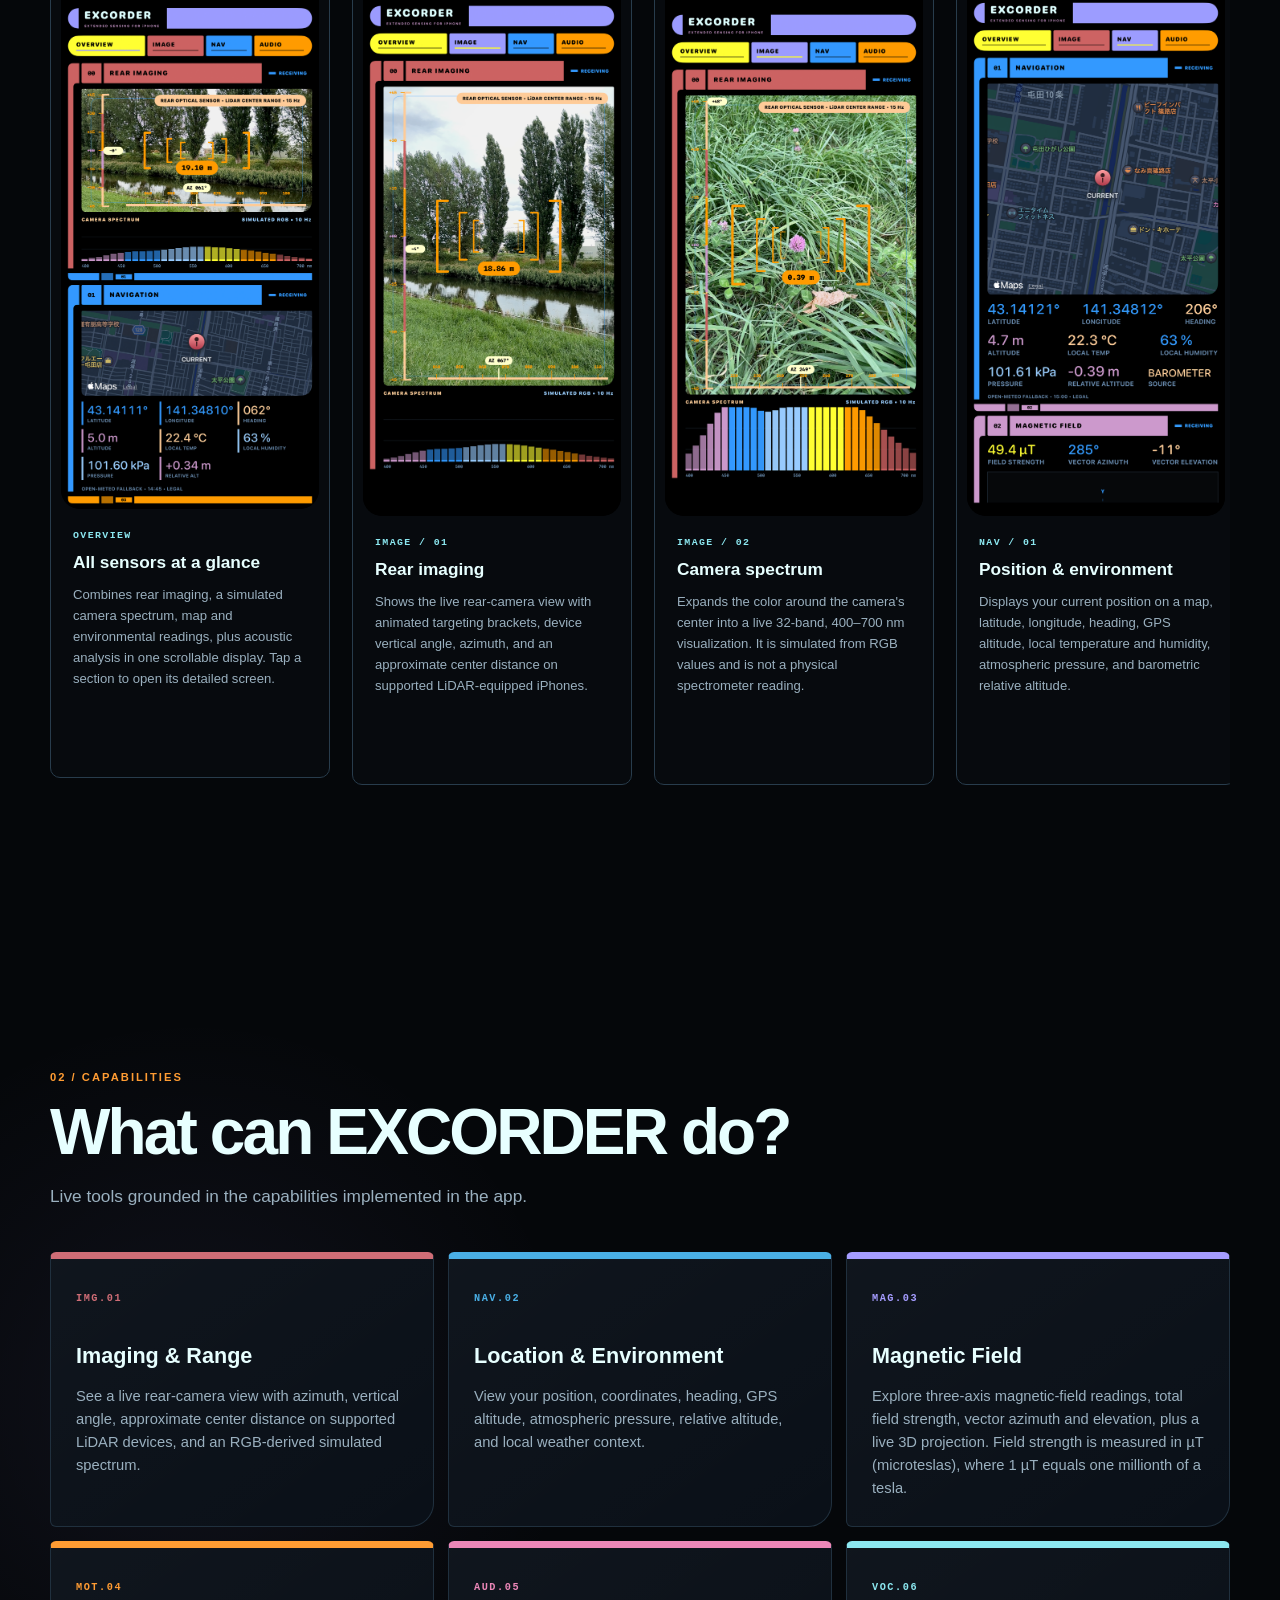
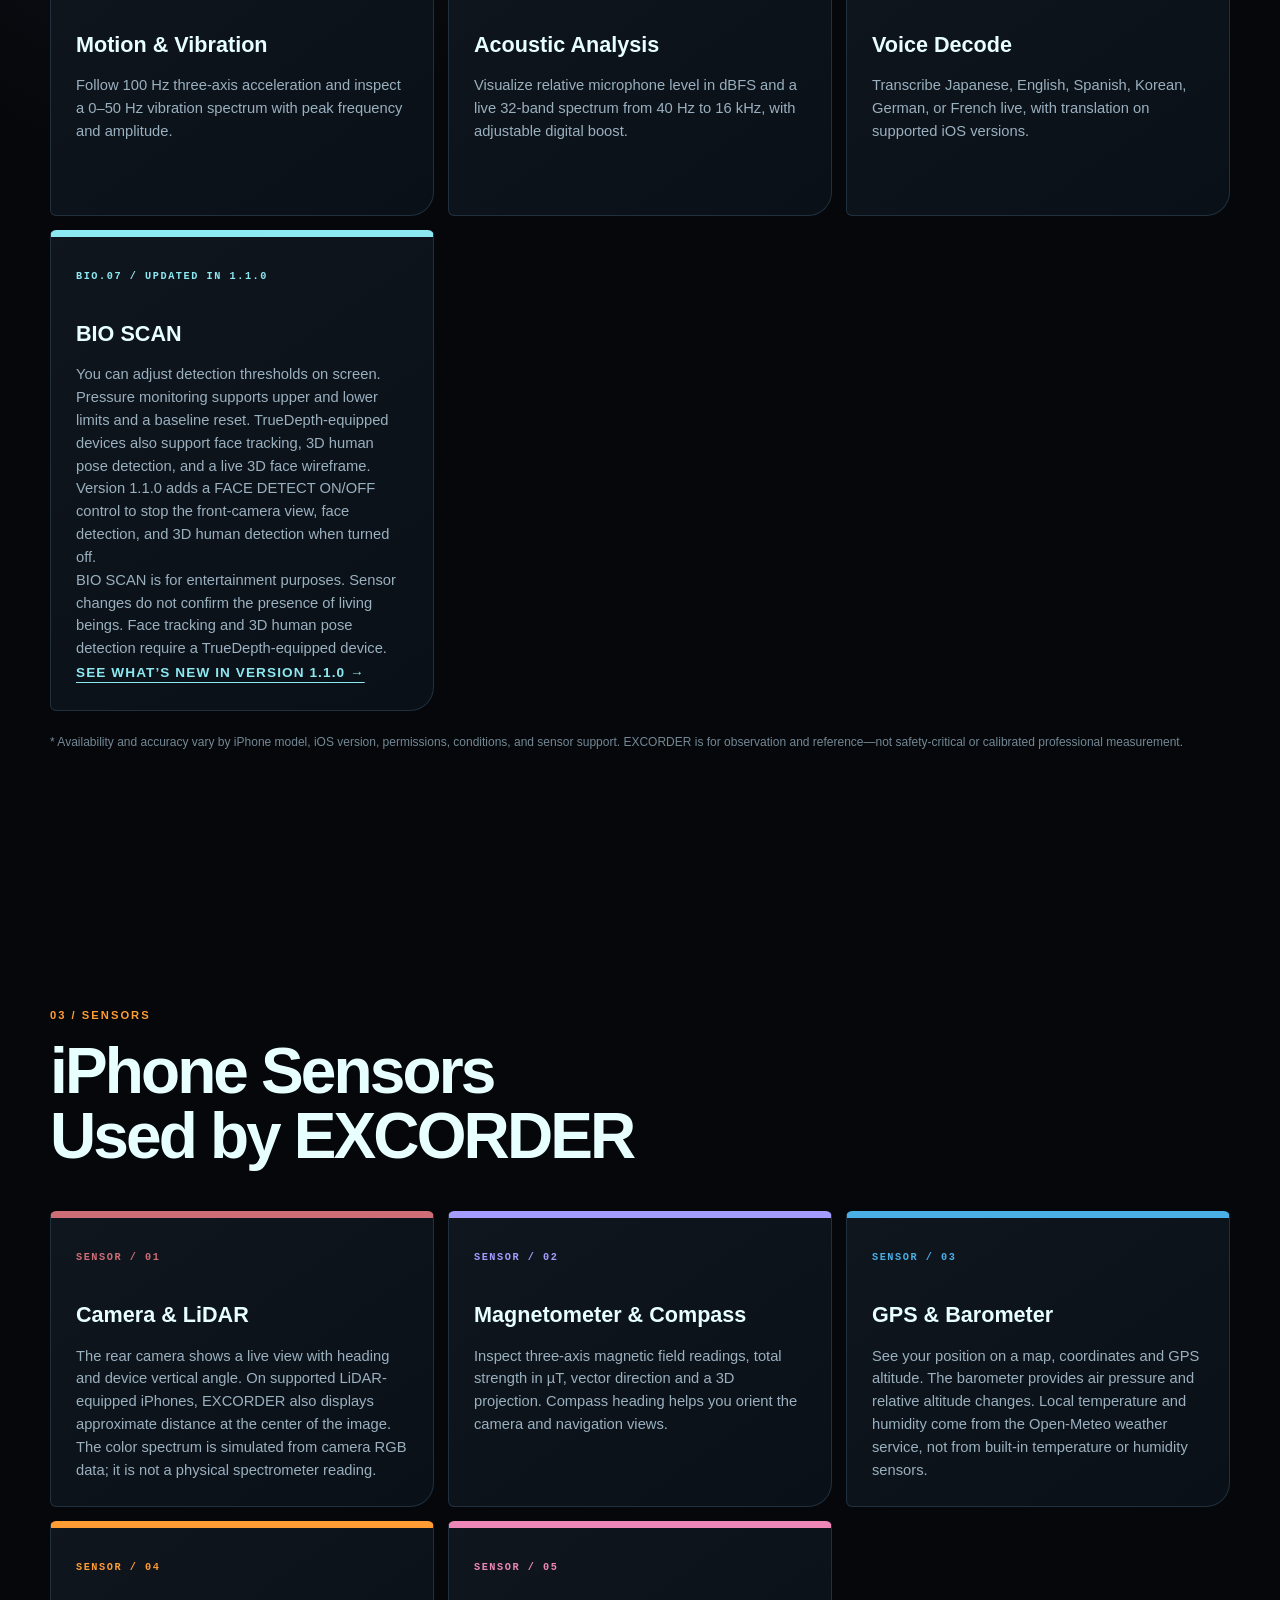
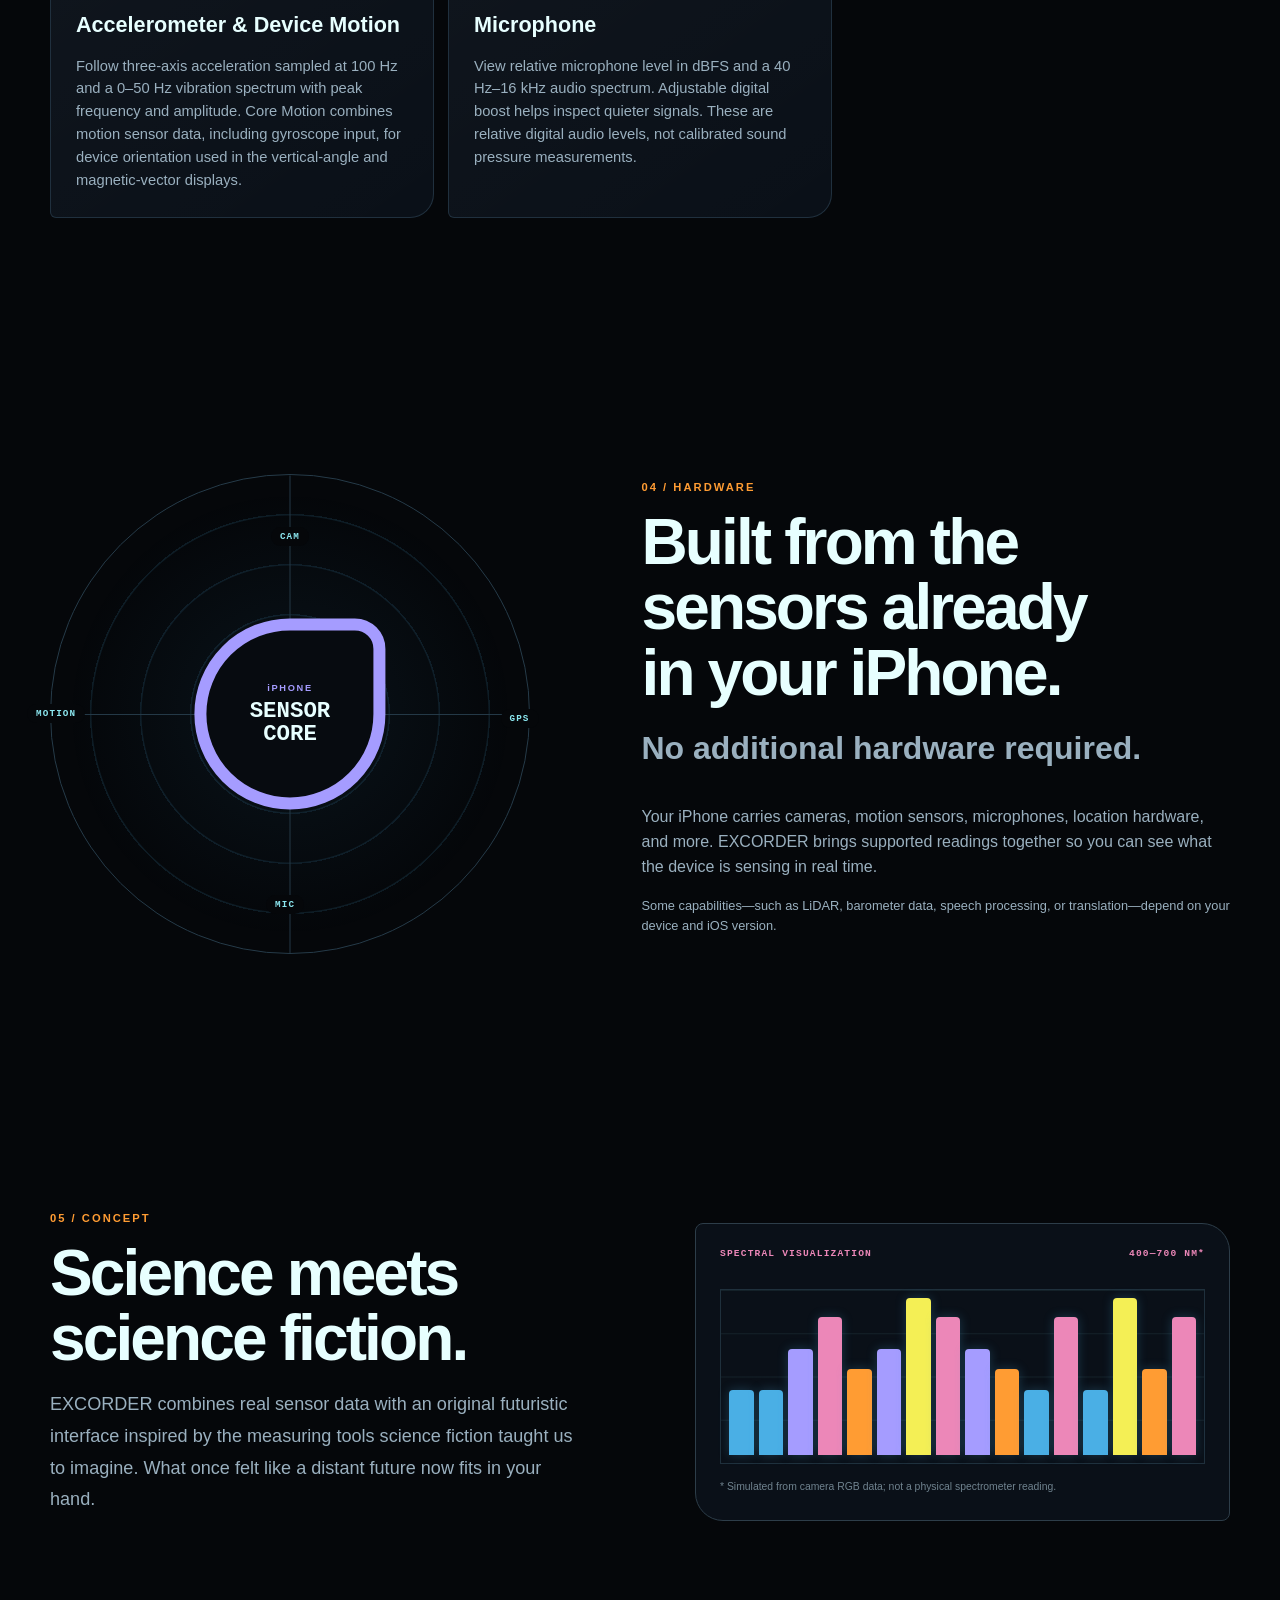
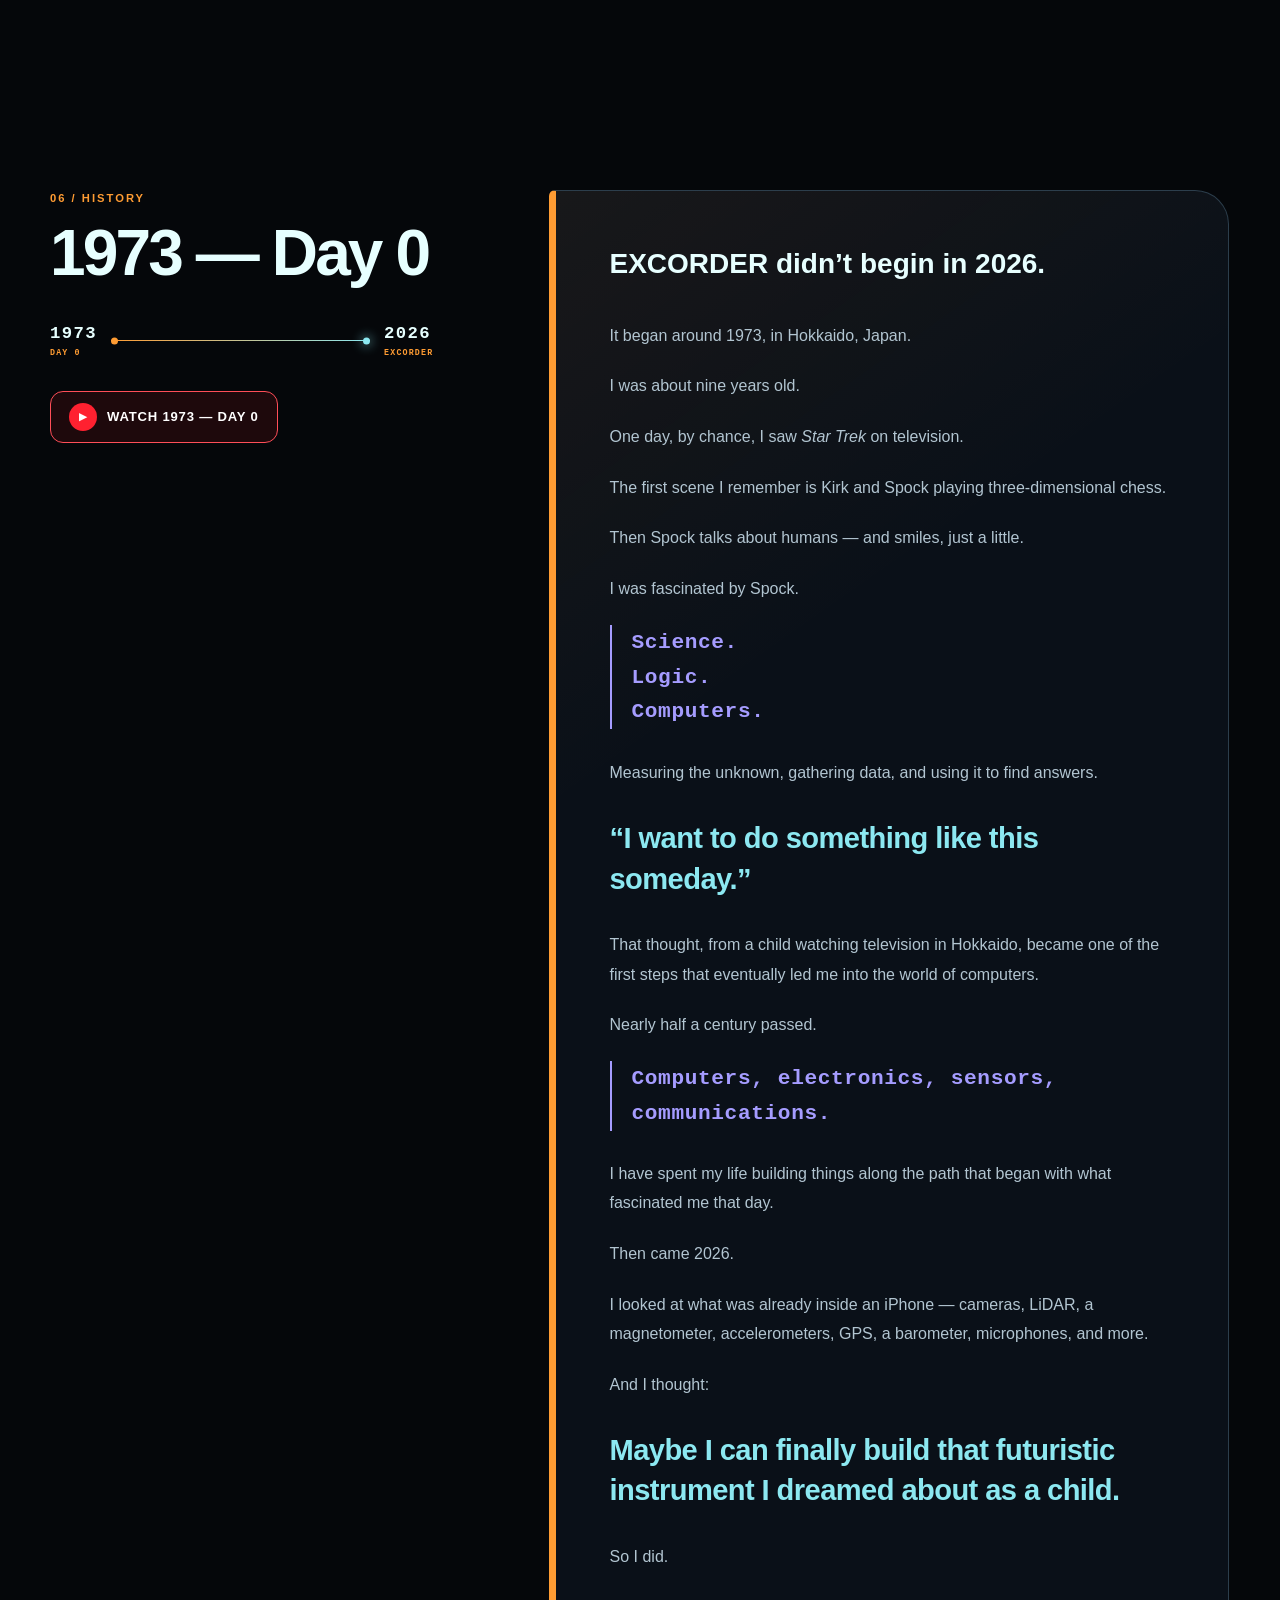
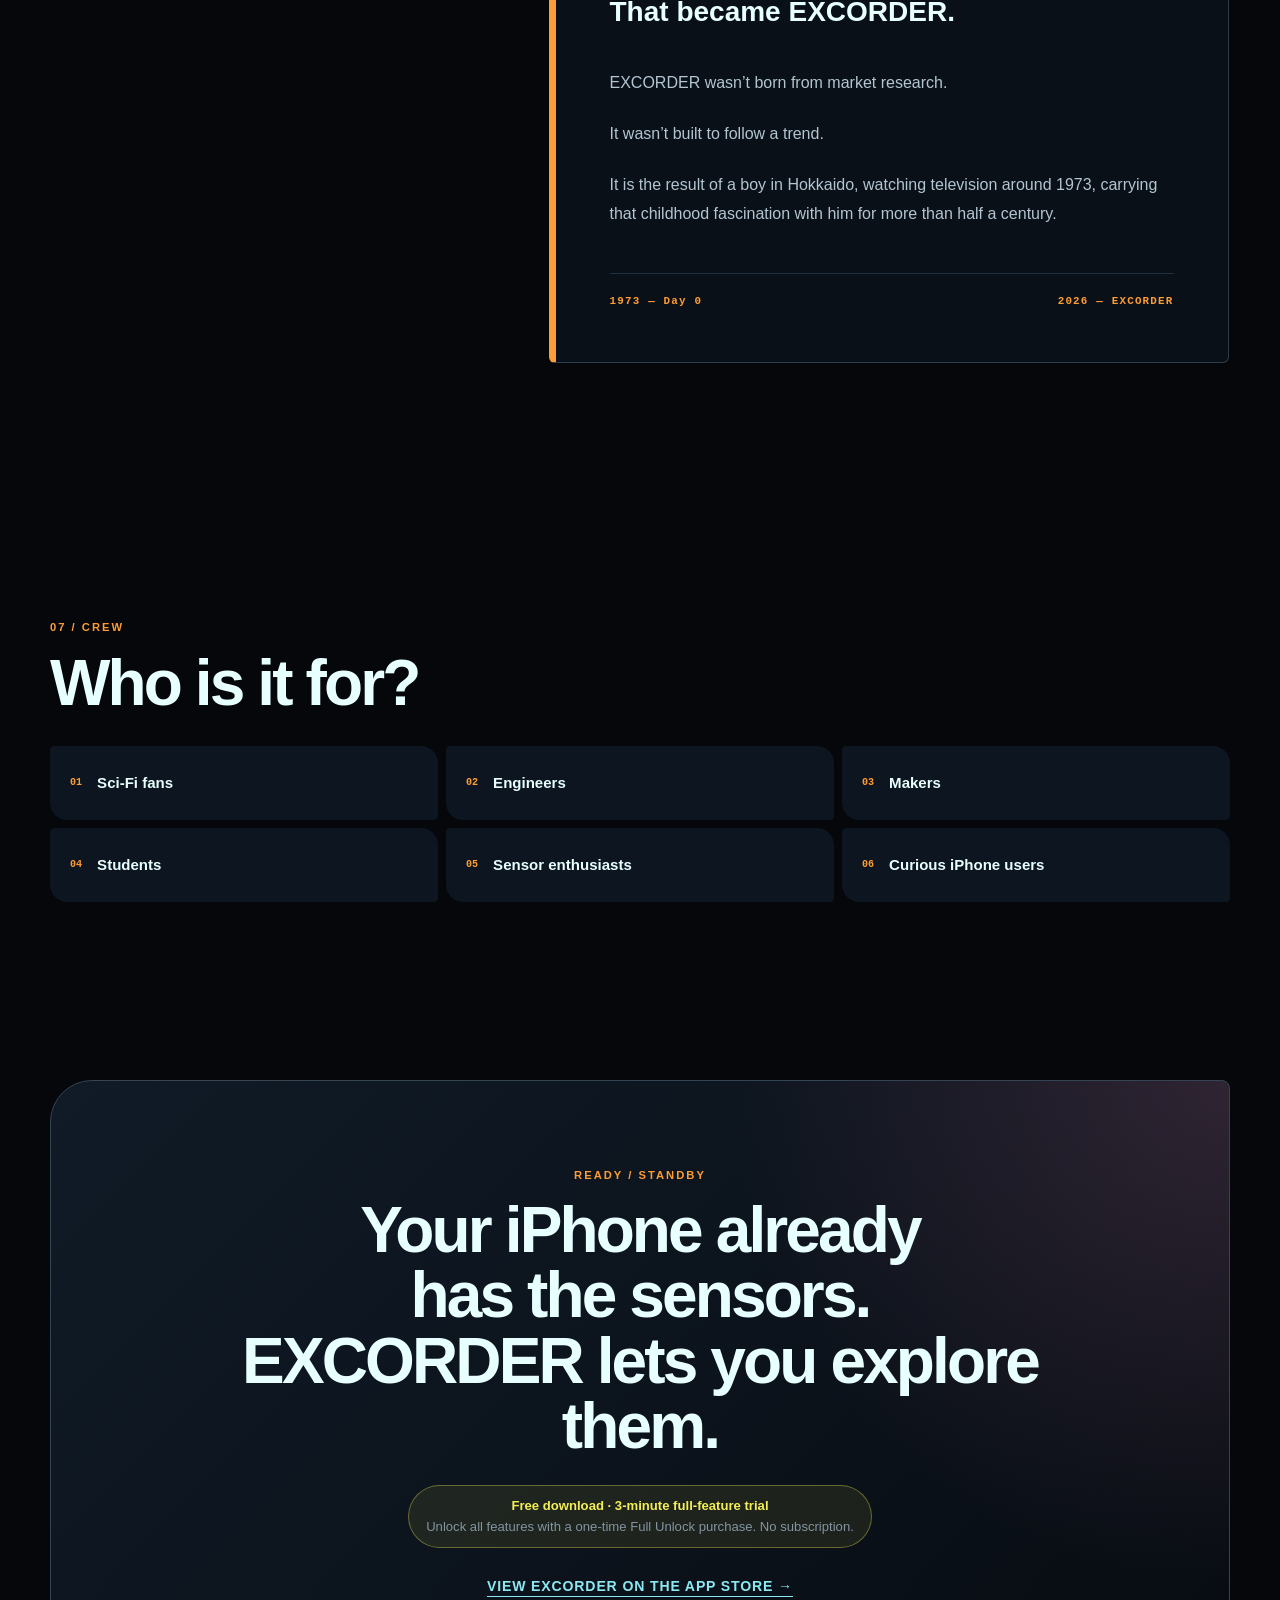
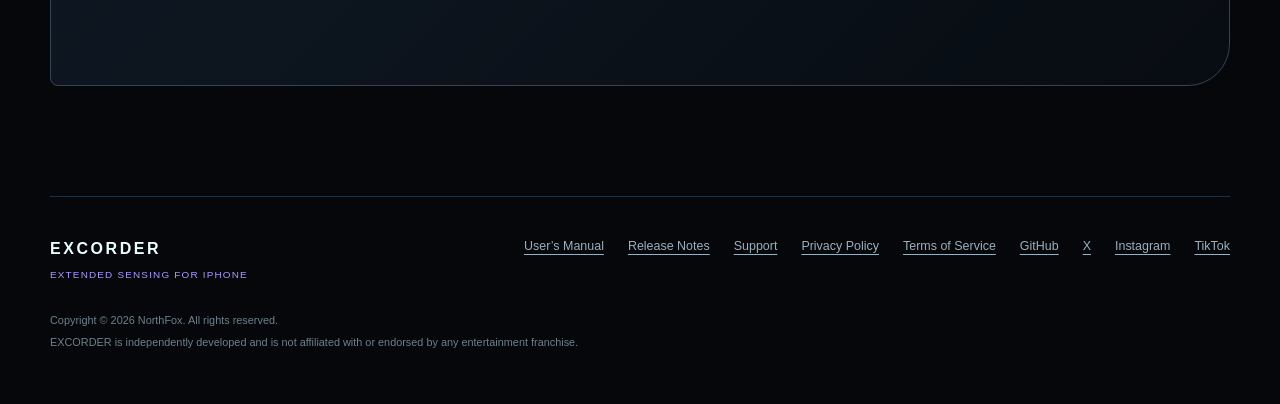
==== commit a2e4816e: "Add bilingual user manual" ====
--- a/index.html
+++ b/index.html
@@ -51,6 +51,7 @@
         <nav class="topnav" aria-label="Primary navigation">
             <a href="#capabilities"><span>Capabilities</span></a>
             <a href="#history"><span>History</span></a>
+            <a href="manual.html"><span>Manual</span></a>
             <a href="releases.html"><span>Releases</span></a>
             <a href="support.html"><span>Support</span></a>
             <div class="language-switch" role="group" aria-label="Language"><a href="index.html" lang="en" hreflang="en" aria-current="page">EN</a><span aria-hidden="true">/</span><a href="ja/index.html" lang="ja" hreflang="ja">JP</a></div>
@@ -221,7 +222,7 @@
 
     <footer class="footer">
         <div class="footer-brand"><strong>EXCORDER</strong><span>Extended Sensing for iPhone</span></div>
-        <nav aria-label="Footer navigation"><a href="releases.html">Release Notes</a><a href="support.html">Support</a><a href="privacy.html">Privacy Policy</a><a href="terms.html">Terms of Service</a><a href="https://github.com/NorthFoxJp/excorder" target="_blank" rel="noopener noreferrer">GitHub</a><a href="https://x.com/_NorthFox" target="_blank" rel="noopener noreferrer" aria-label="NorthFox on X">X</a><a href="https://www.instagram.com/_northfox_/" target="_blank" rel="noopener noreferrer" aria-label="NorthFox on Instagram">Instagram</a><a href="https://www.tiktok.com/@_northfox" target="_blank" rel="noopener noreferrer" aria-label="NorthFox on TikTok">TikTok</a></nav>
+        <nav aria-label="Footer navigation"><a href="manual.html">User’s Manual</a><a href="releases.html">Release Notes</a><a href="support.html">Support</a><a href="privacy.html">Privacy Policy</a><a href="terms.html">Terms of Service</a><a href="https://github.com/NorthFoxJp/excorder" target="_blank" rel="noopener noreferrer">GitHub</a><a href="https://x.com/_NorthFox" target="_blank" rel="noopener noreferrer" aria-label="NorthFox on X">X</a><a href="https://www.instagram.com/_northfox_/" target="_blank" rel="noopener noreferrer" aria-label="NorthFox on Instagram">Instagram</a><a href="https://www.tiktok.com/@_northfox" target="_blank" rel="noopener noreferrer" aria-label="NorthFox on TikTok">TikTok</a></nav>
         <div class="footer-meta"><p>Copyright © 2026 NorthFox. All rights reserved.</p><p>EXCORDER is independently developed and is not affiliated with or endorsed by any entertainment franchise.</p></div>
     </footer>
     <!-- Cloudflare Web Analytics -->
--- a/landing.css
+++ b/landing.css
@@ -191,6 +191,8 @@
 .js .reveal { opacity: 0; transform: translateY(20px); transition: opacity 700ms ease, transform 700ms ease; }
 .js .reveal.is-visible { opacity: 1; transform: translateY(0); }
 @media (max-width: 860px) {
+    .topnav { gap: 12px; }
+    .topnav > a { font-size: 0.68rem; letter-spacing: 0.06em; }
     .hero { grid-template-columns: 1fr; min-height: auto; padding-top: 48px; }
     .hero-copy { max-width: 700px; }
     .hero-instrument { width: min(78vw, 430px); margin-inline: auto; }
@@ -202,12 +204,15 @@
     .screenshot-rail { grid-auto-columns: minmax(235px, 42%); }
 }
 
+@media (max-width: 760px) {
+    .topnav > a:nth-child(-n + 2) { display: none; }
+}
+
 @media (max-width: 600px) {
     .topbar, main, .footer { width: min(calc(100% - 24px), var(--max)); }
     .topbar { align-items: flex-start; padding-block: 17px; }
     .wordmark small { max-width: 145px; }
     .topnav { gap: 10px; }
-    .topnav > a:nth-child(-n + 2) { display: none; }
     .topnav > a { font-size: 0.65rem; }
     .hero { gap: 50px; padding: 54px 0 70px; }
     h1 { font-size: clamp(3.25rem, 18vw, 5.1rem); }
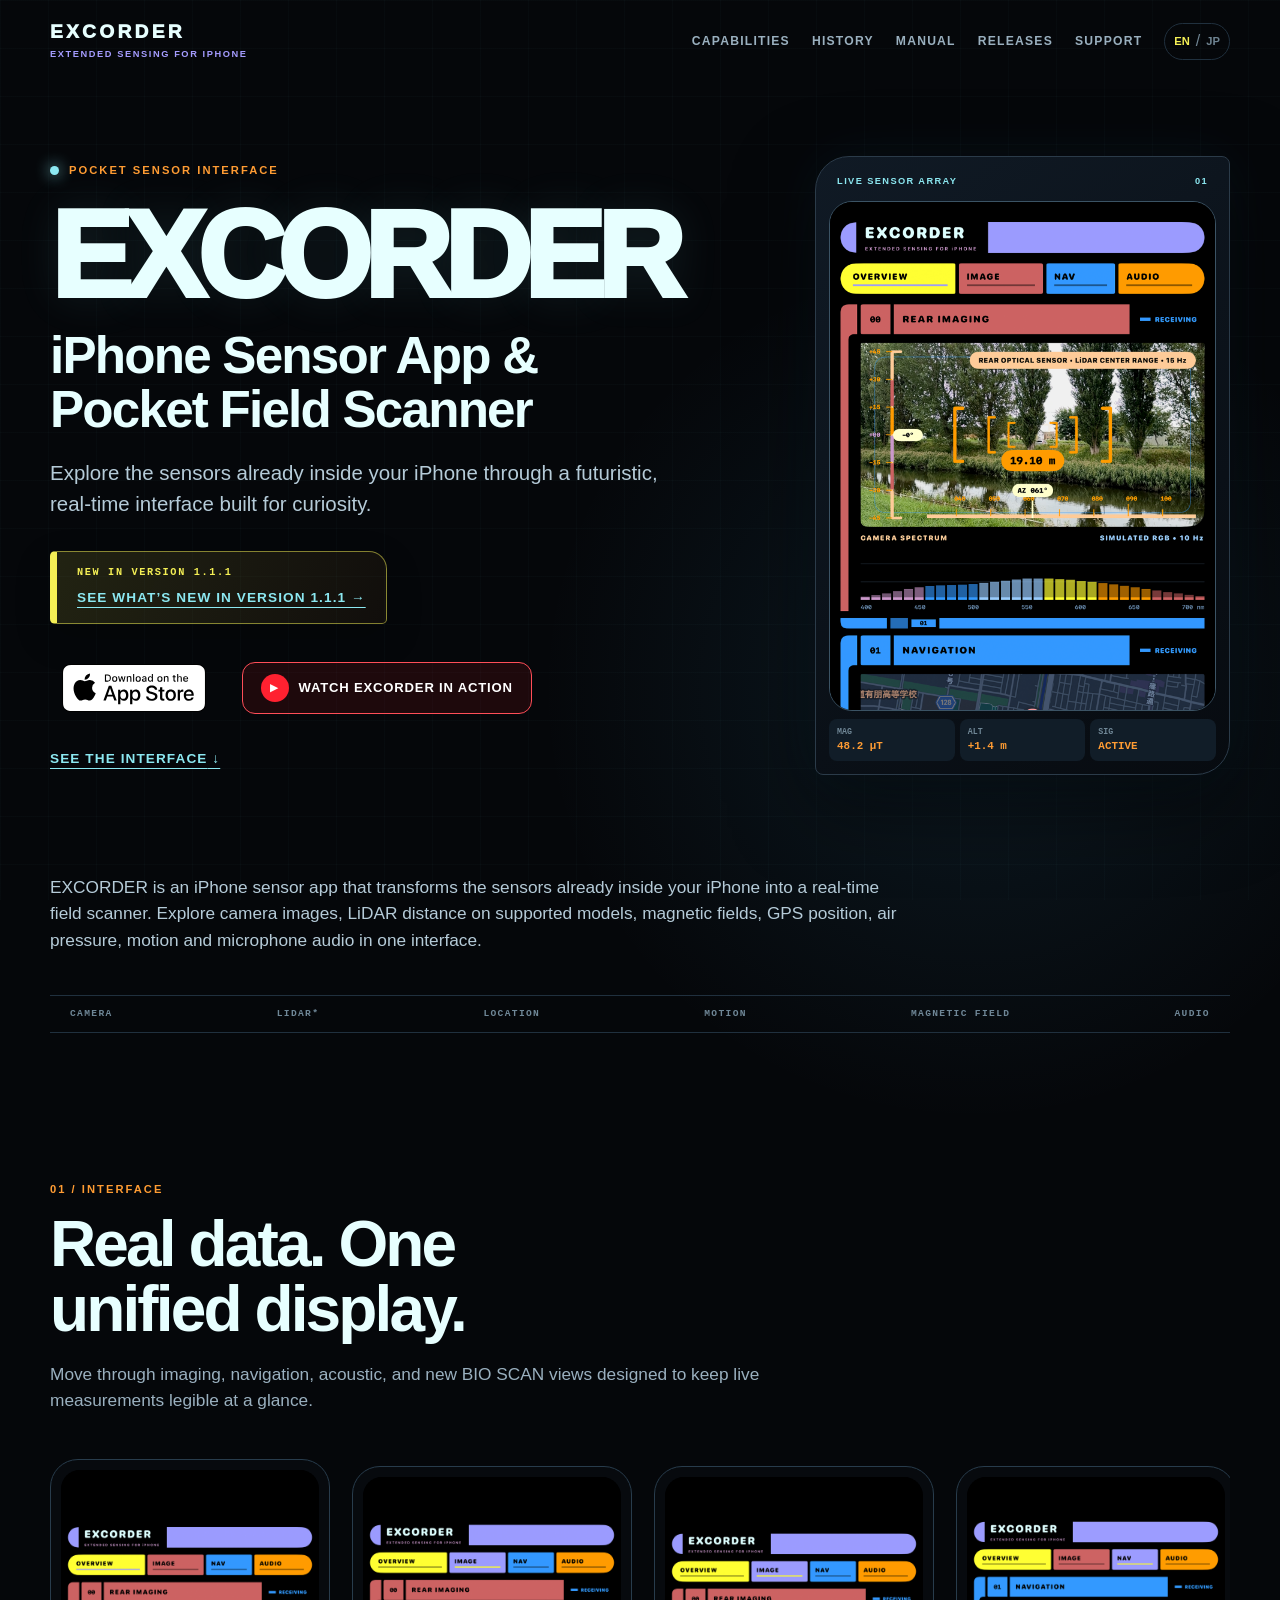
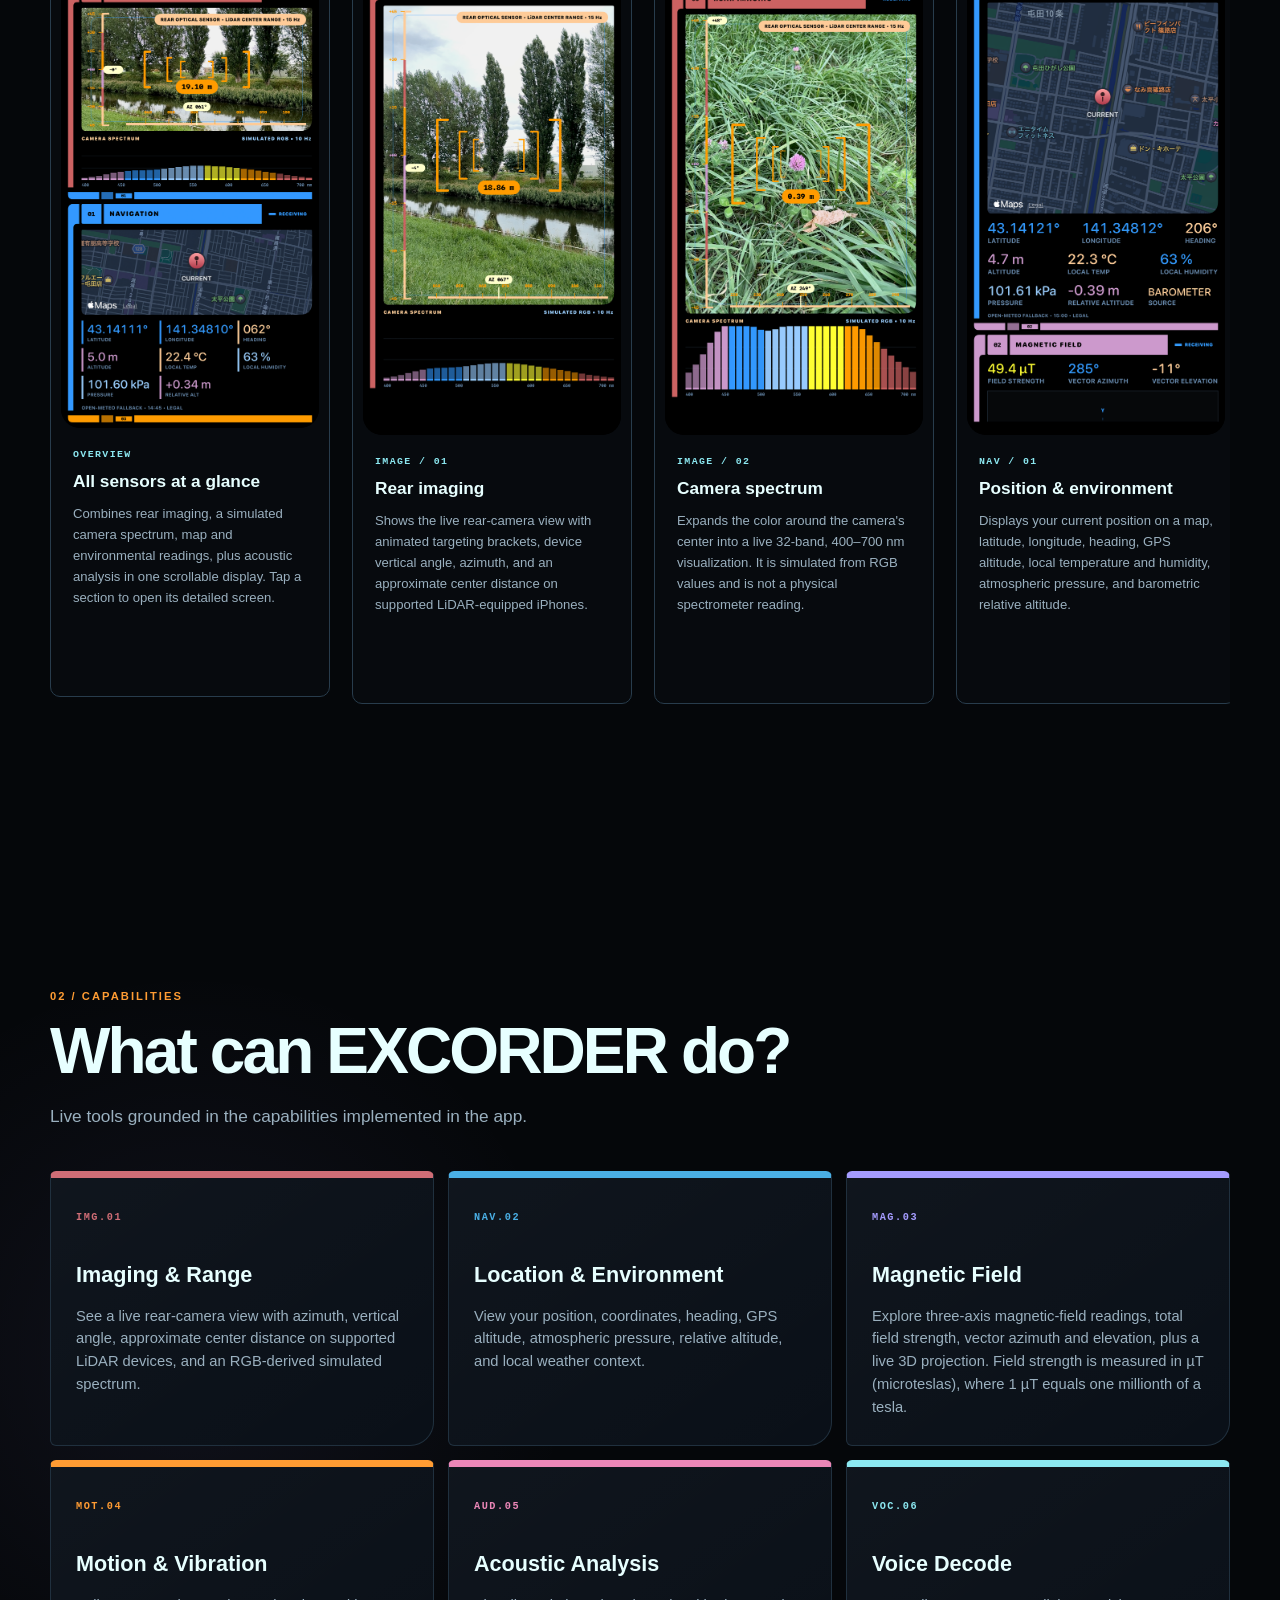
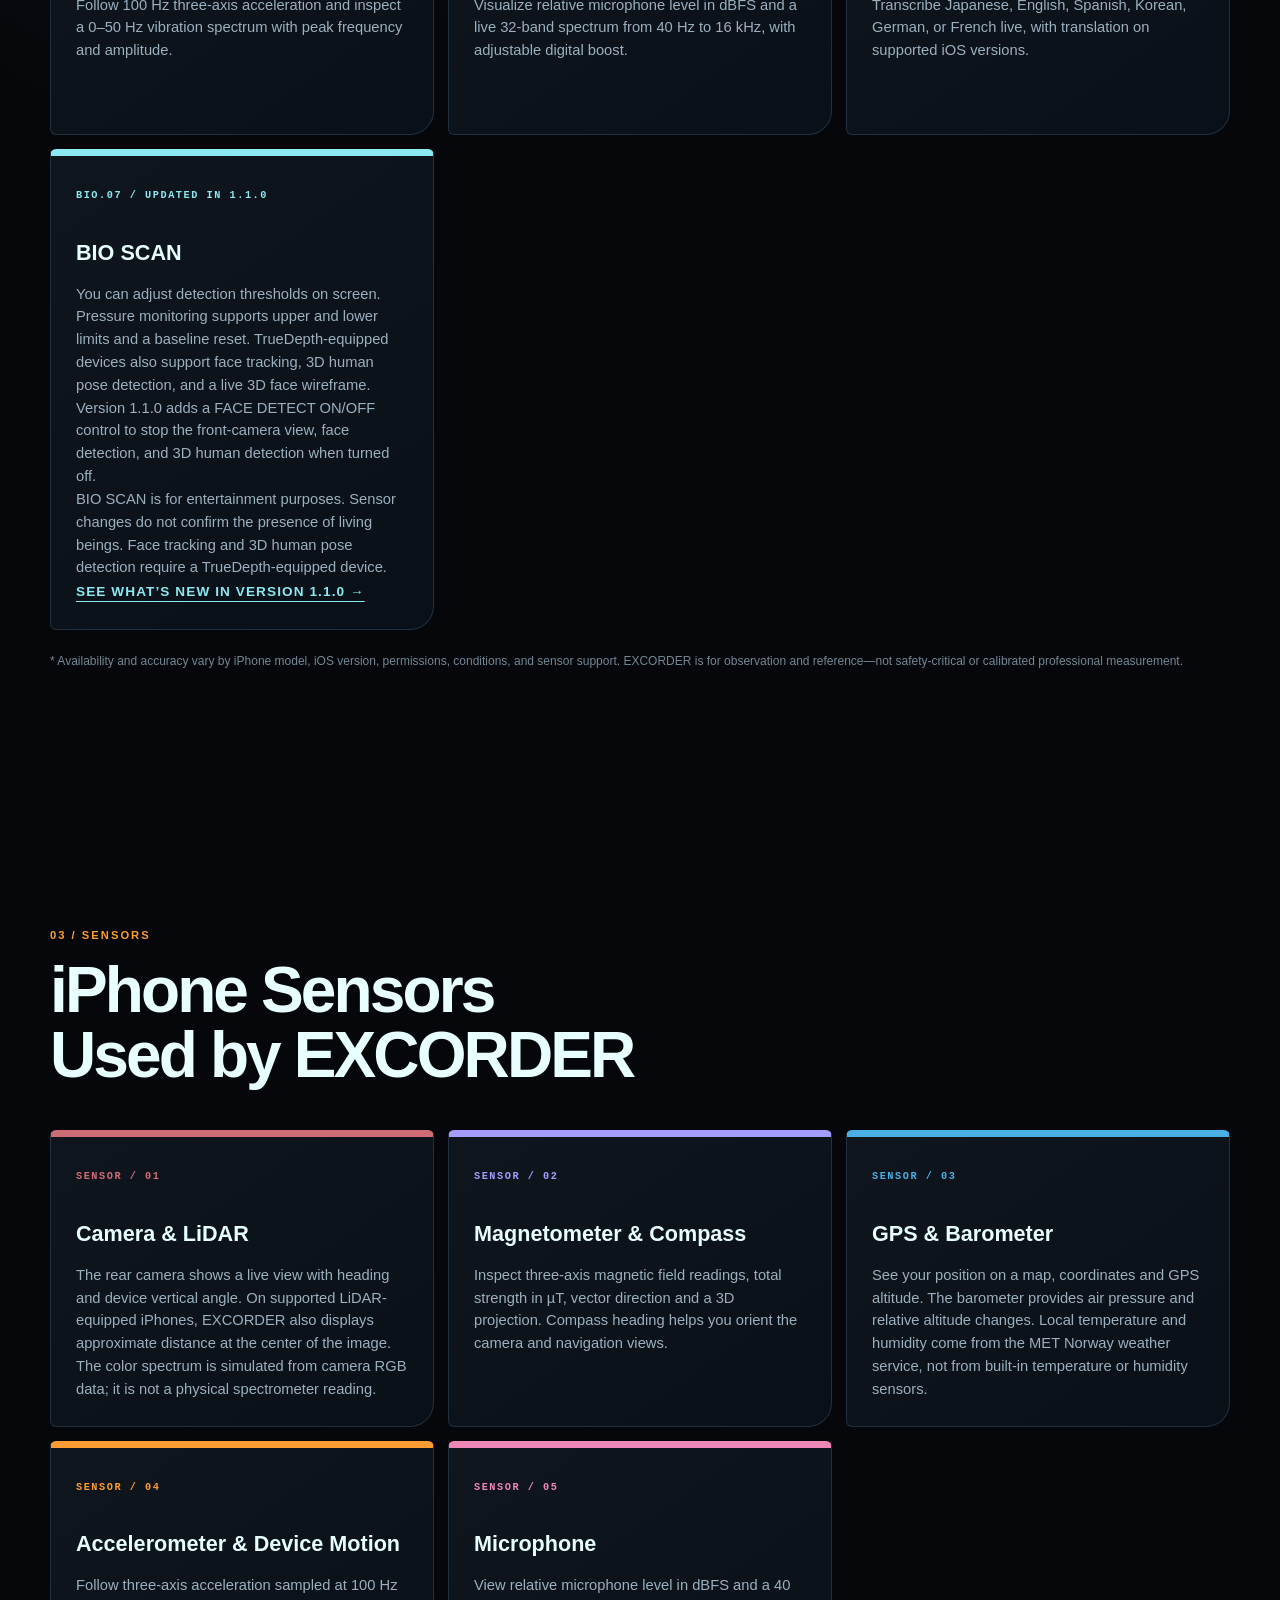
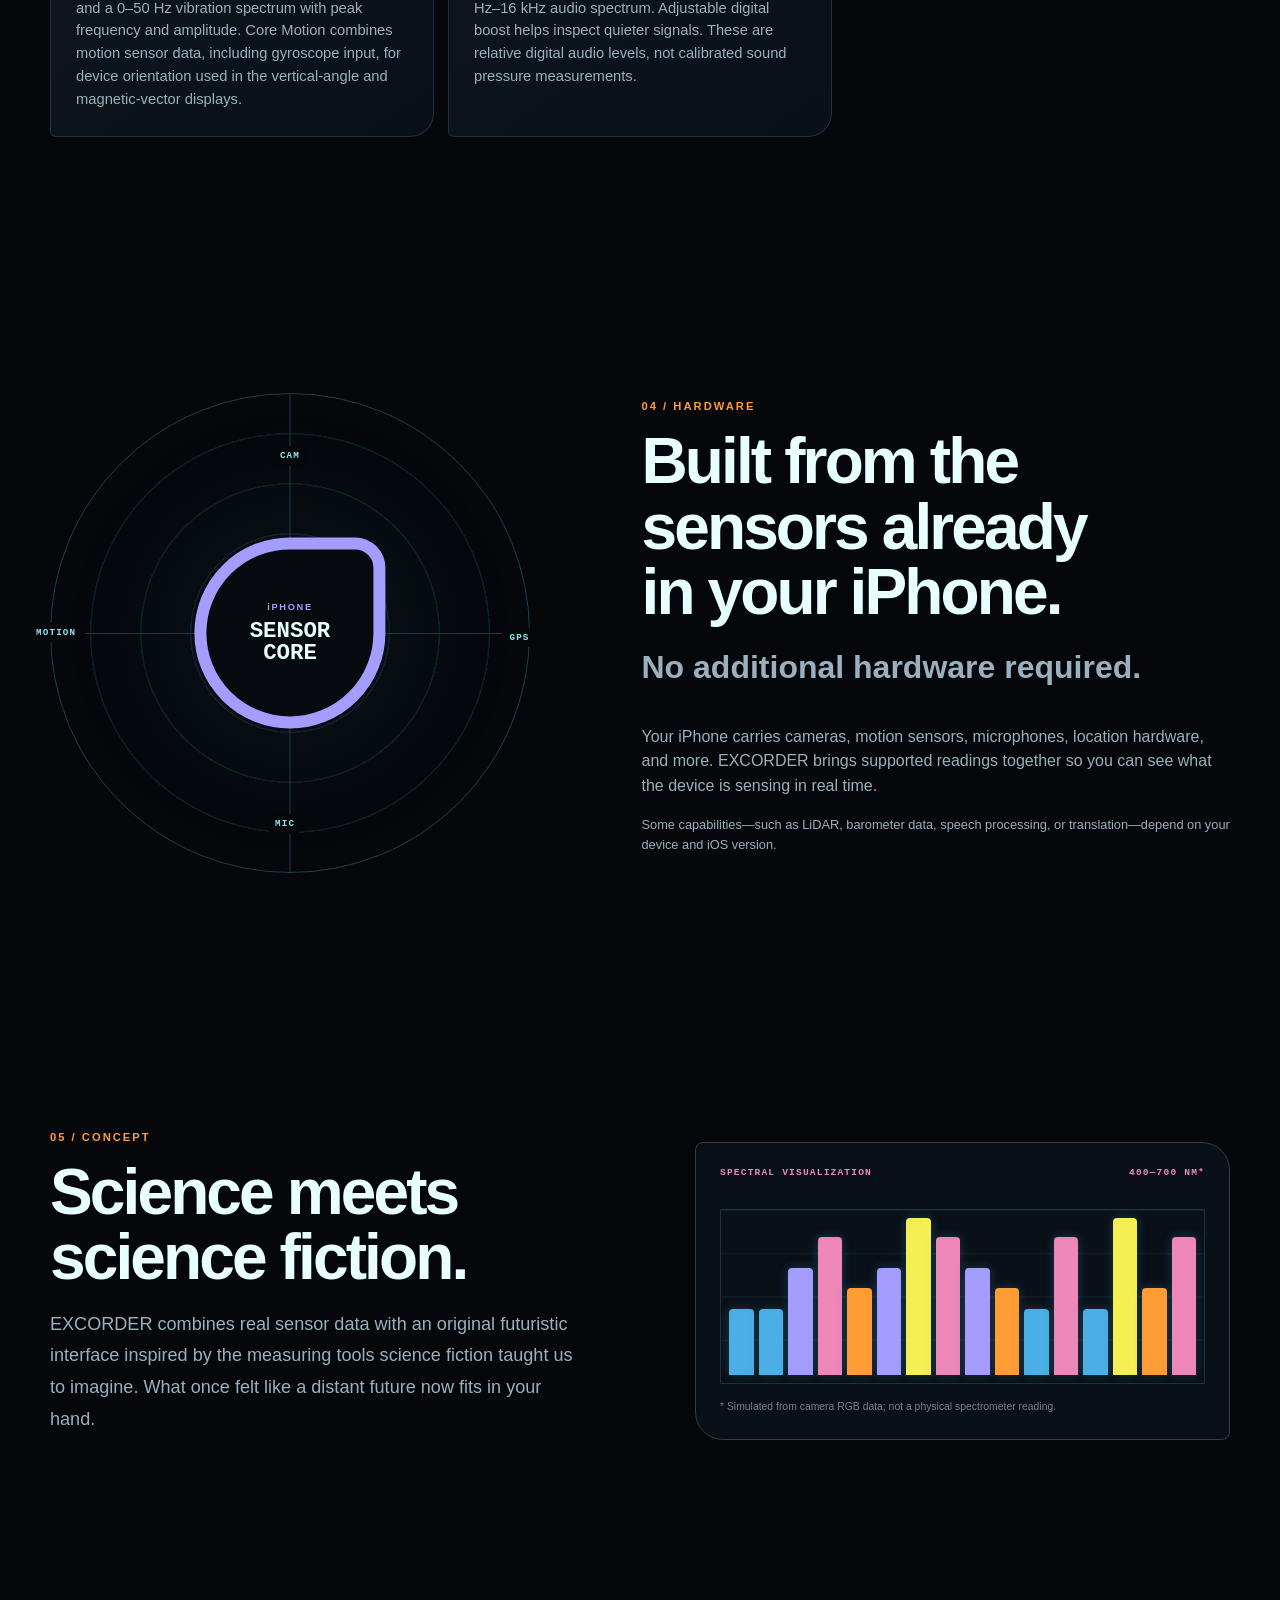
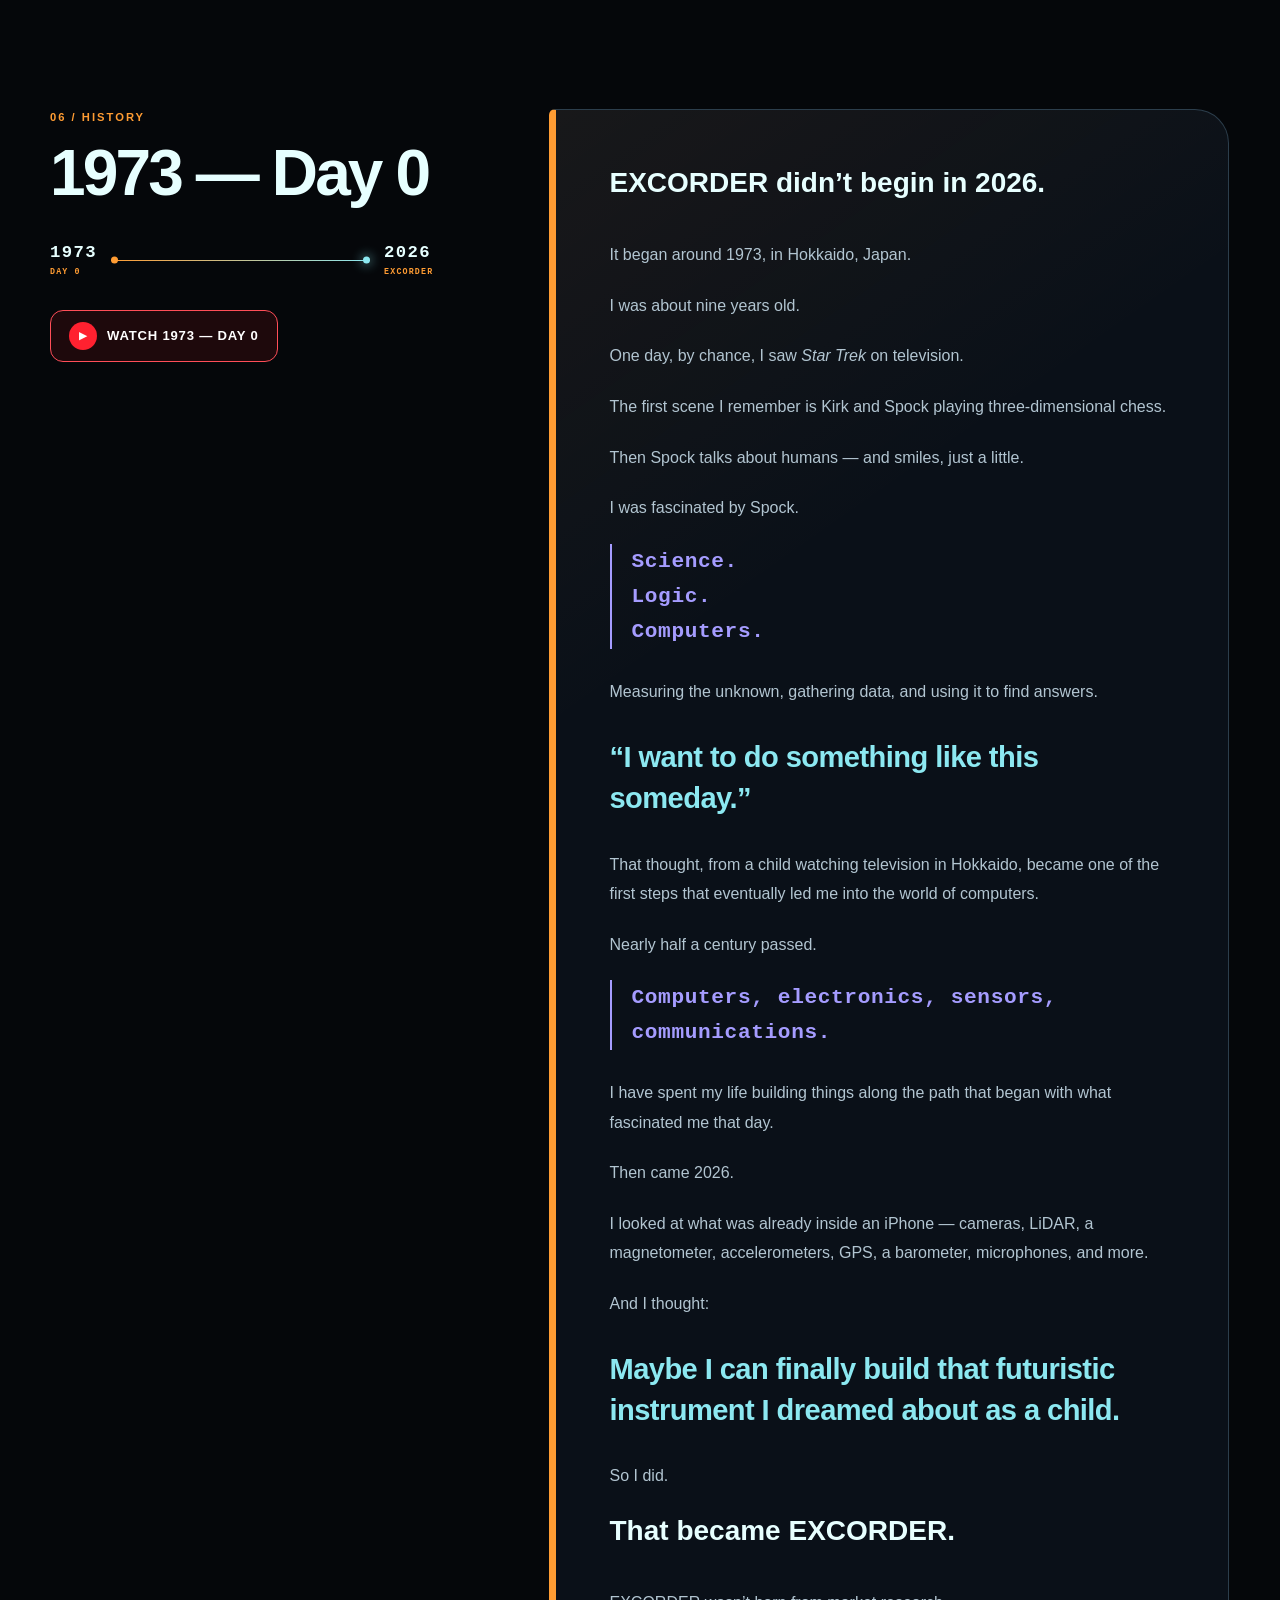
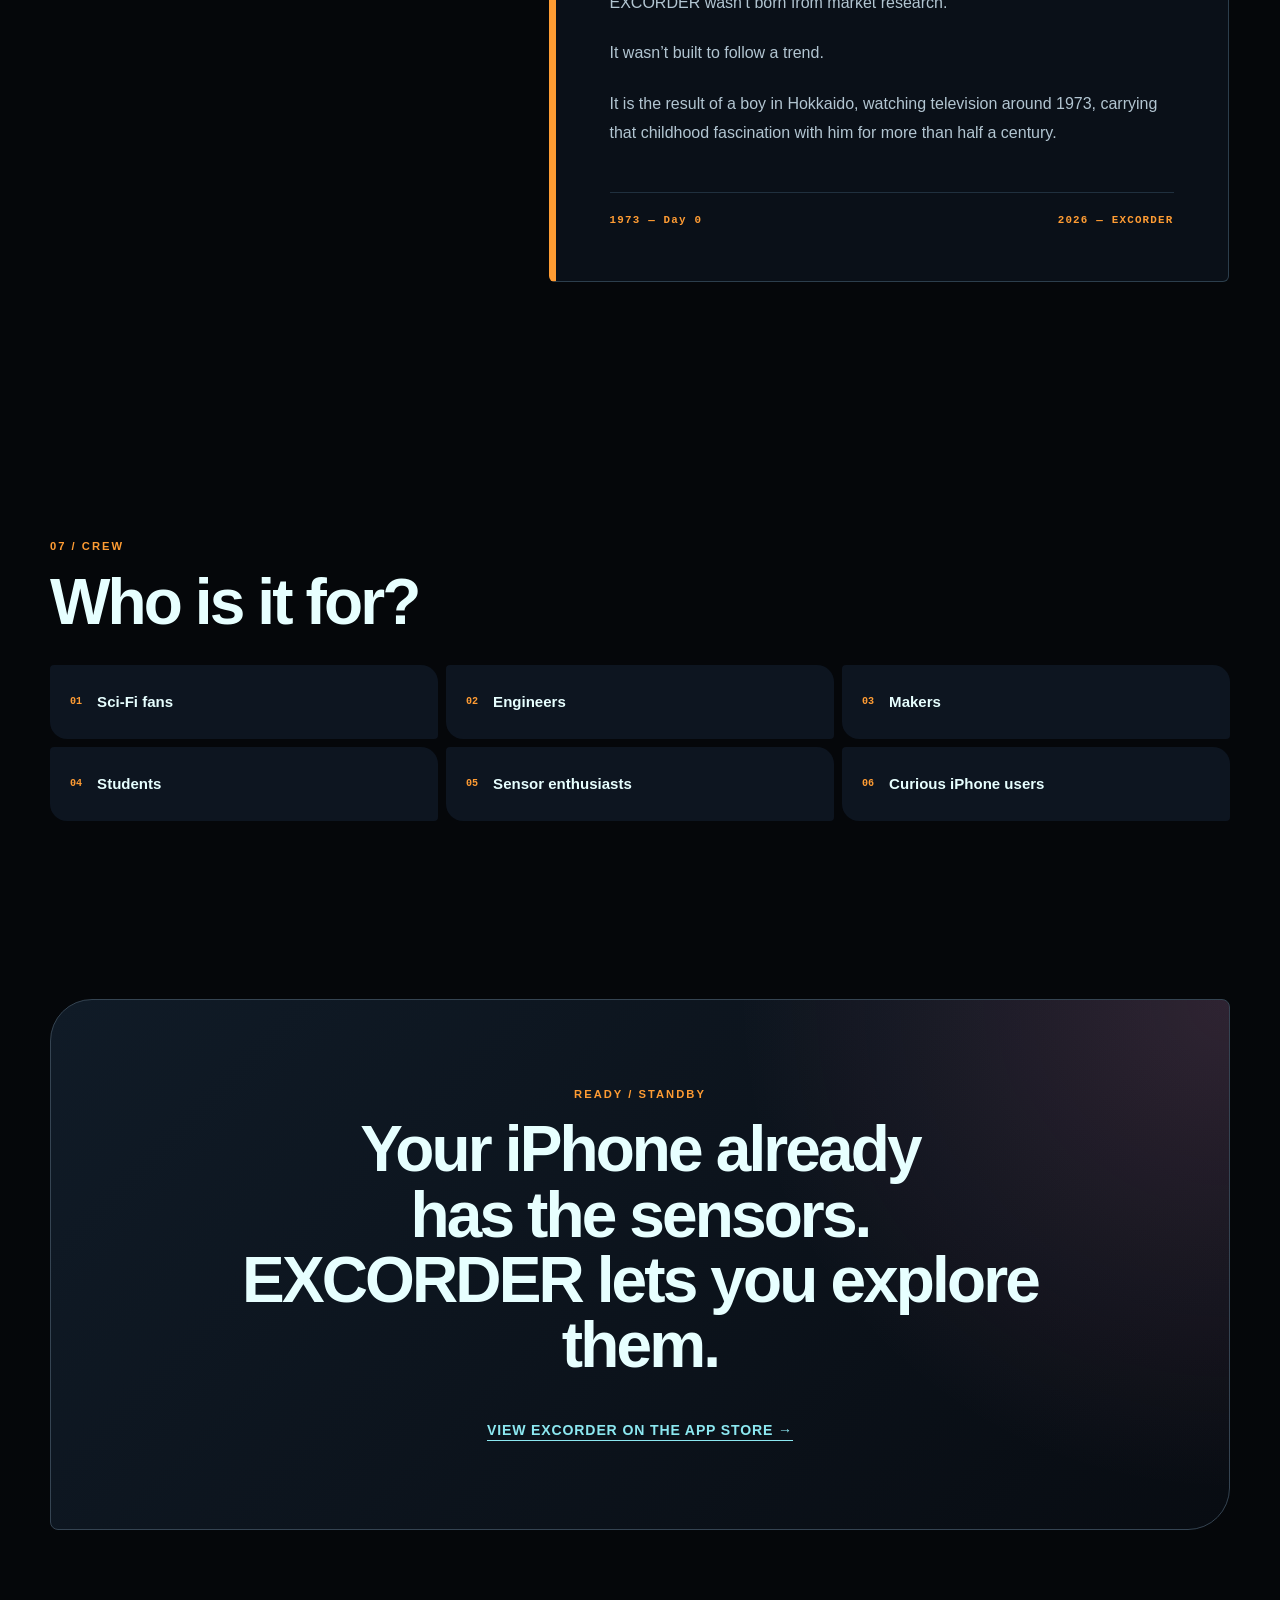
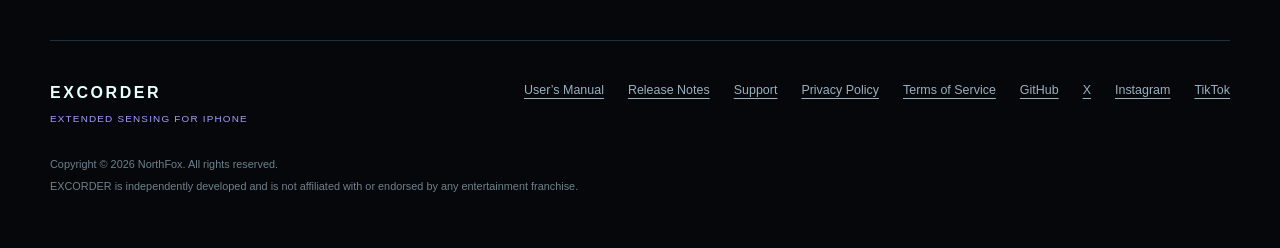
==== commit e7858d7b: "Update site for version 1.1.1 and remove pricing copy" ====
--- a/index.html
+++ b/index.html
@@ -35,13 +35,13 @@
   "@id": "https://northfoxjp.github.io/excorder/#app",
   "name": "EXCORDER",
   "operatingSystem": "iOS",
-  "softwareVersion": "1.1.0",
+  "softwareVersion": "1.1.1",
   "description": "EXCORDER is an iPhone sensor app that visualizes camera, LiDAR, magnetic field, GPS, barometer, motion and microphone data in a real-time pocket field scanner.",
   "url": "https://northfoxjp.github.io/excorder/",
   "downloadUrl": "https://apps.apple.com/app/id6806745218"
 }
     </script>
-    <link rel="stylesheet" href="landing.css?v=20260910-1">
+    <link rel="stylesheet" href="landing.css?v=20261002-1">
     <script src="landing.js" defer></script>
 </head>
 <body>
@@ -66,11 +66,9 @@
 
                 <p class="hero-lead">Explore the sensors already inside your iPhone through a futuristic, real-time interface built for curiosity.</p>
 
-                <div class="launch-offer">
-                    <span class="launch-offer-label">NEW IN VERSION 1.1.0</span>
-                    <div class="launch-offer-price"><strong>Free download</strong><span>Try all features for a total of 3 minutes.<br>Keep exploring with a one-time Full Unlock purchase.</span></div>
-                    <small>No subscription. Previous paid users receive permanent Full Version access at no additional charge.</small>
-                    <a class="text-link" href="releases.html#version-1-1-0">See what’s new in version 1.1.0 →</a>
+                <div class="release-notice">
+                    <span class="release-notice-label">NEW IN VERSION 1.1.1</span>
+                    <a class="text-link" href="releases.html#version-1-1-1">See what’s new in version 1.1.1 →</a>
                 </div>
 
                 <div class="hero-actions">
@@ -149,7 +147,7 @@
             <div class="capability-grid">
                 <article class="capability-card accent-red"><span class="card-code">SENSOR / 01</span><h3>Camera &amp; LiDAR</h3><p>The rear camera shows a live view with heading and device vertical angle. On supported LiDAR-equipped iPhones, EXCORDER also displays approximate distance at the center of the image. The color spectrum is simulated from camera RGB data; it is not a physical spectrometer reading.</p></article>
                 <article class="capability-card accent-purple"><span class="card-code">SENSOR / 02</span><h3>Magnetometer &amp; Compass</h3><p>Inspect three-axis magnetic field readings, total strength in µT, vector direction and a 3D projection. Compass heading helps you orient the camera and navigation views.</p></article>
-                <article class="capability-card accent-blue"><span class="card-code">SENSOR / 03</span><h3>GPS &amp; Barometer</h3><p>See your position on a map, coordinates and GPS altitude. The barometer provides air pressure and relative altitude changes. Local temperature and humidity come from the Open-Meteo weather service, not from built-in temperature or humidity sensors.</p></article>
+                <article class="capability-card accent-blue"><span class="card-code">SENSOR / 03</span><h3>GPS &amp; Barometer</h3><p>See your position on a map, coordinates and GPS altitude. The barometer provides air pressure and relative altitude changes. Local temperature and humidity come from the MET Norway weather service, not from built-in temperature or humidity sensors.</p></article>
                 <article class="capability-card accent-orange"><span class="card-code">SENSOR / 04</span><h3>Accelerometer &amp; Device Motion</h3><p>Follow three-axis acceleration sampled at 100 Hz and a 0–50 Hz vibration spectrum with peak frequency and amplitude. Core Motion combines motion sensor data, including gyroscope input, for device orientation used in the vertical-angle and magnetic-vector displays.</p></article>
                 <article class="capability-card accent-pink"><span class="card-code">SENSOR / 05</span><h3>Microphone</h3><p>View relative microphone level in dBFS and a 40 Hz–16 kHz audio spectrum. Adjustable digital boost helps inspect quieter signals. These are relative digital audio levels, not calibrated sound pressure measurements.</p></article>
             </div>
@@ -214,8 +212,6 @@
 
         <section class="final-cta reveal">
             <p class="section-index">READY / STANDBY</p><h2>Your iPhone already has the sensors.<br>EXCORDER lets you explore them.</h2>
-            <p class="cta-price"><strong>Free download · 3-minute full-feature trial</strong><br><span>Unlock all features with a one-time Full Unlock purchase. No subscription.</span></p>
-
             <a class="app-store-text-link" href="https://apps.apple.com/app/id6806745218" target="_blank" rel="noopener noreferrer"><span>View EXCORDER on the App Store →</span></a>
         </section>
     </main>
--- a/landing.css
+++ b/landing.css
@@ -72,13 +72,8 @@
 h1 { margin-bottom: 20px; font-size: clamp(3.7rem, 9.5vw, 8.4rem); font-weight: 950; letter-spacing: -0.065em; line-height: 0.82; text-shadow: 0 0 44px rgba(140, 232, 241, 0.1); }
 .hero-title { max-width: 730px; margin-bottom: 20px; font-size: clamp(1.9rem, 4vw, 3.45rem); font-weight: 760; letter-spacing: -0.035em; line-height: 1.05; text-wrap: balance; }
 .hero-lead { max-width: 610px; margin-bottom: 31px; color: #b5cbd8; font-size: clamp(1.05rem, 1.7vw, 1.28rem); }
-.launch-offer { width: fit-content; max-width: 100%; margin: 0 0 28px; padding: 15px 20px 13px; border: 1px solid rgba(244, 239, 85, 0.5); border-left: 7px solid var(--yellow); border-radius: 5px 18px 5px 5px; background: linear-gradient(110deg, rgba(244, 239, 85, 0.12), rgba(255, 156, 51, 0.05)); box-shadow: 0 13px 35px rgba(0, 0, 0, 0.22); }
-.launch-offer-label { display: block; margin-bottom: 5px; color: var(--yellow); font: 900 0.64rem/1 ui-monospace, SFMono-Regular, Menlo, monospace; letter-spacing: 0.16em; text-transform: uppercase; }
-.launch-offer-price { display: flex; align-items: baseline; gap: 16px; }
-.launch-offer-price strong { color: #fff; font-size: clamp(1.8rem, 3.5vw, 2.6rem); line-height: 1.1; }
-.launch-offer-price span { color: #c8d7df; font-size: 0.8rem; font-weight: 750; line-height: 1.5; }
-.launch-offer-price s { color: #8ea1ad; }
-.launch-offer small { display: block; margin-top: 5px; color: #718692; font-size: 0.65rem; }
+.release-notice { width: fit-content; max-width: 100%; margin: 0 0 28px; padding: 15px 20px 13px; border: 1px solid rgba(244, 239, 85, 0.5); border-left: 7px solid var(--yellow); border-radius: 5px 18px 5px 5px; background: linear-gradient(110deg, rgba(244, 239, 85, 0.12), rgba(255, 156, 51, 0.05)); box-shadow: 0 13px 35px rgba(0, 0, 0, 0.22); }
+.release-notice-label { display: block; margin-bottom: 8px; color: var(--yellow); font: 900 0.64rem/1 ui-monospace, SFMono-Regular, Menlo, monospace; letter-spacing: 0.16em; text-transform: uppercase; }
 .hero-actions { display: flex; align-items: center; gap: 24px; flex-wrap: wrap; }
 .app-store-badge-link { display: inline-flex; padding: 12px; line-height: 0; transition: transform 180ms ease, filter 180ms ease; }
 .app-store-badge-link:hover { transform: translateY(-2px); filter: drop-shadow(0 12px 22px rgba(140, 232, 241, 0.18)); }
@@ -175,9 +170,6 @@
 
 .final-cta { margin: 50px 0 110px; padding: clamp(42px, 8vw, 86px); border: 1px solid #354452; border-radius: 42px 8px 42px 8px; background: radial-gradient(circle at 100% 0, rgba(236,135,184,.16), transparent 38%), linear-gradient(135deg, #101b27, #080c12); text-align: center; }
 .final-cta h2 { max-width: 900px; margin-inline: auto; }
-.cta-price { width: fit-content; max-width: 100%; margin: 26px auto 4px; padding: 10px 17px; border: 1px solid rgba(244, 239, 85, 0.35); border-radius: 999px; background: rgba(244, 239, 85, 0.08); color: #c8d7df; font-size: 0.82rem; }
-.cta-price strong { color: var(--yellow); }
-.cta-price span { color: #8295a1; }
 .app-store-text-link { display: inline-block; margin-top: 24px; color: var(--cyan); font-size: 0.88rem; font-weight: 850; letter-spacing: 0.06em; text-underline-offset: 5px; text-transform: uppercase; }
 .footer { display: grid; grid-template-columns: 1fr auto; gap: 30px; padding: 40px 0 48px; border-top: 1px solid var(--line); }
 .footer-brand { display: flex; flex-direction: column; }
@@ -217,7 +209,6 @@
     .hero { gap: 50px; padding: 54px 0 70px; }
     h1 { font-size: clamp(3.25rem, 18vw, 5.1rem); }
     .hero-title { font-size: clamp(1.85rem, 9.5vw, 2.75rem); }
-    .launch-offer-price { align-items: flex-start; flex-direction: column; gap: 4px; }
     .hero-actions { align-items: flex-start; flex-direction: column; gap: 18px; }
     .hero-instrument { width: 88vw; max-width: 390px; }
     .signal-strip { margin-inline: -12px; }
@@ -233,8 +224,6 @@
     .history-signoff { align-items: flex-start; flex-direction: column; }
     .audience-grid { grid-template-columns: 1fr; }
     .final-cta { margin-bottom: 80px; padding-inline: 22px; }
-    .cta-price { border-radius: 18px; }
-    .cta-price span { display: block; margin-top: 2px; }
     .footer { grid-template-columns: 1fr; }
     .footer nav { justify-content: flex-start; }
 }
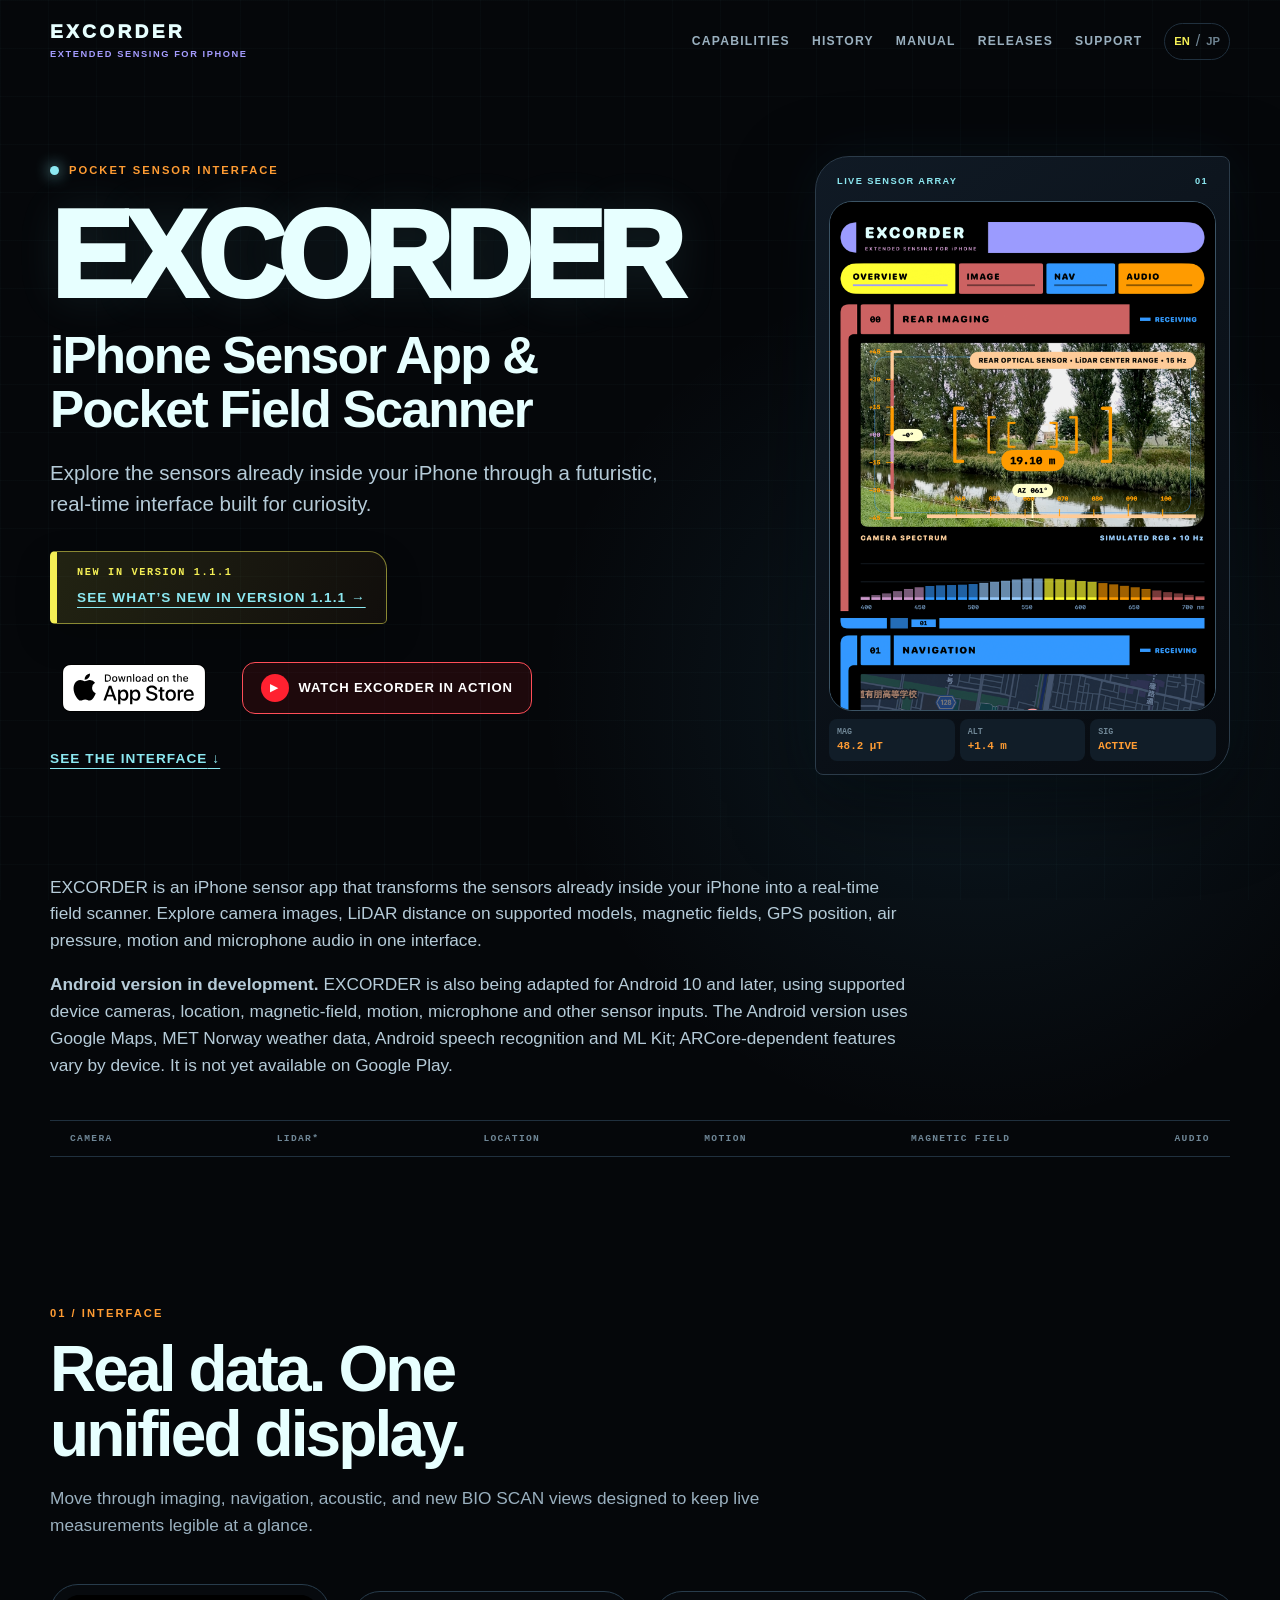
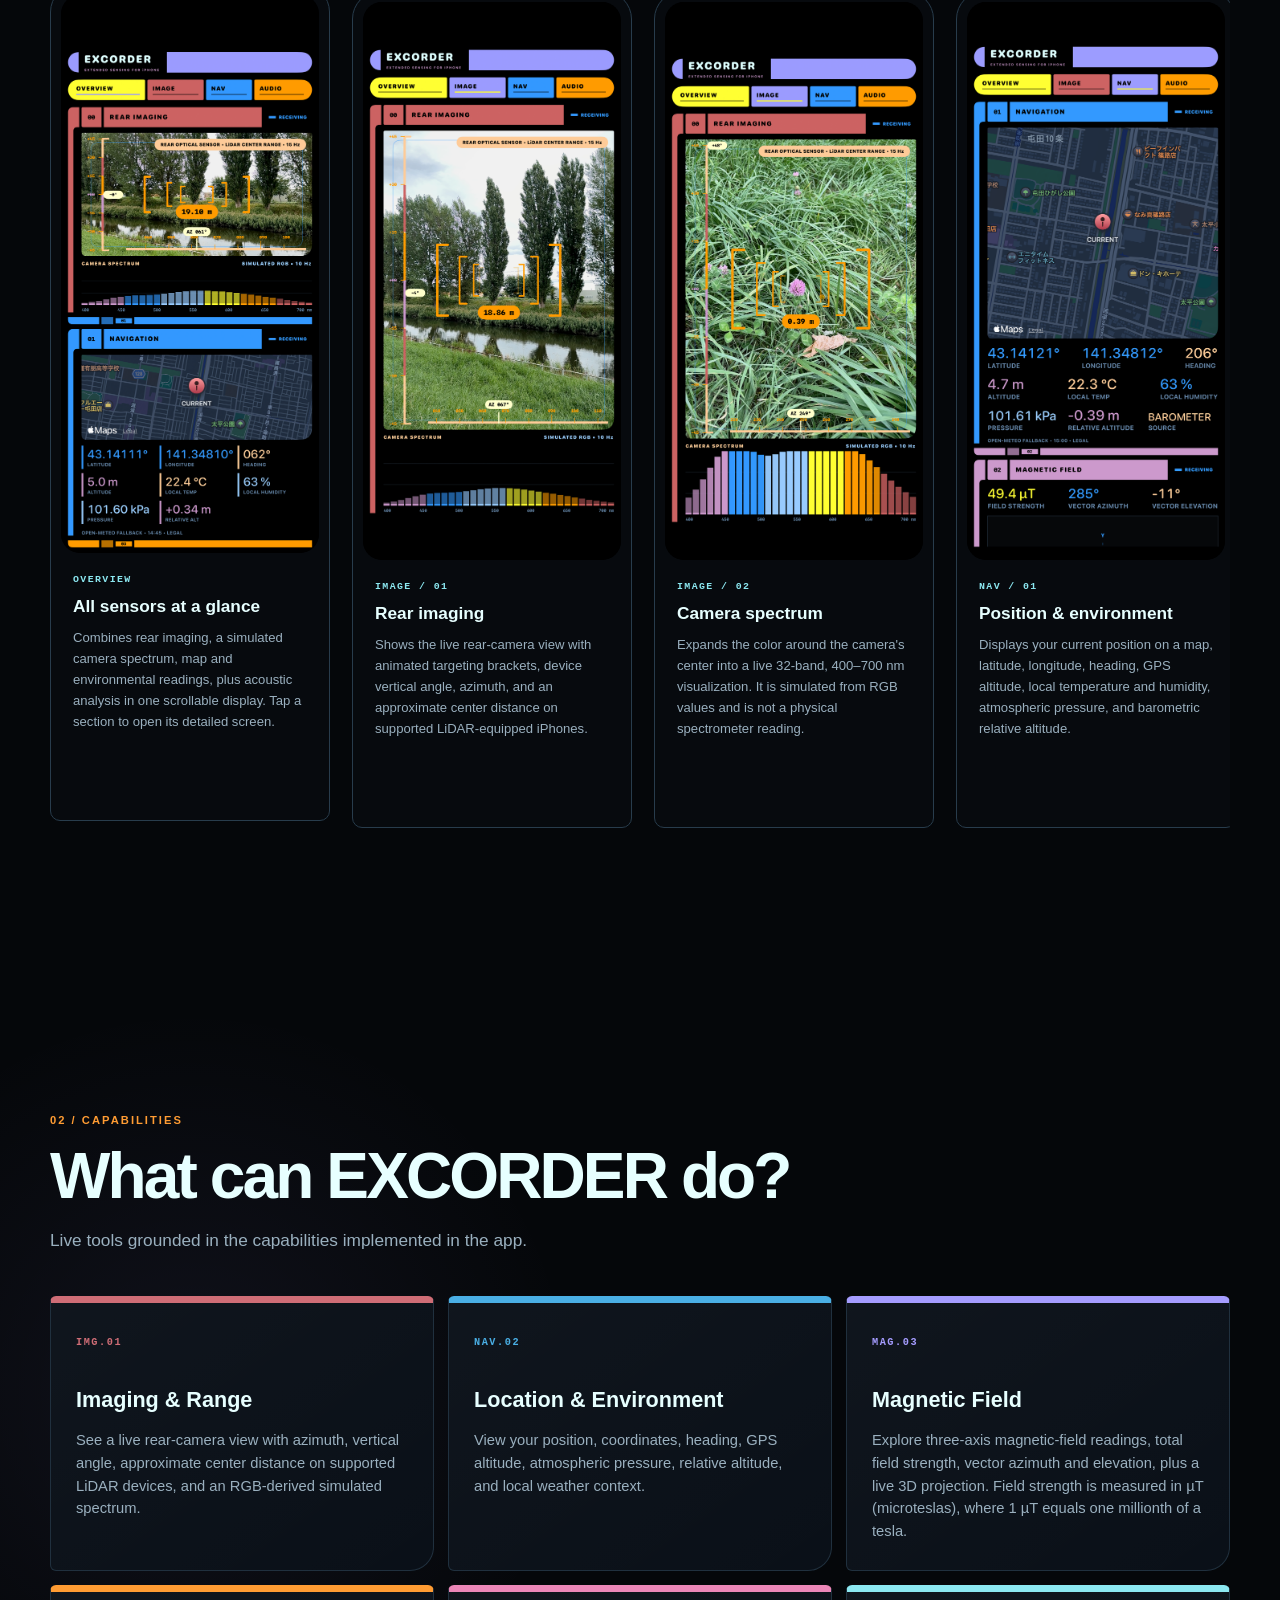
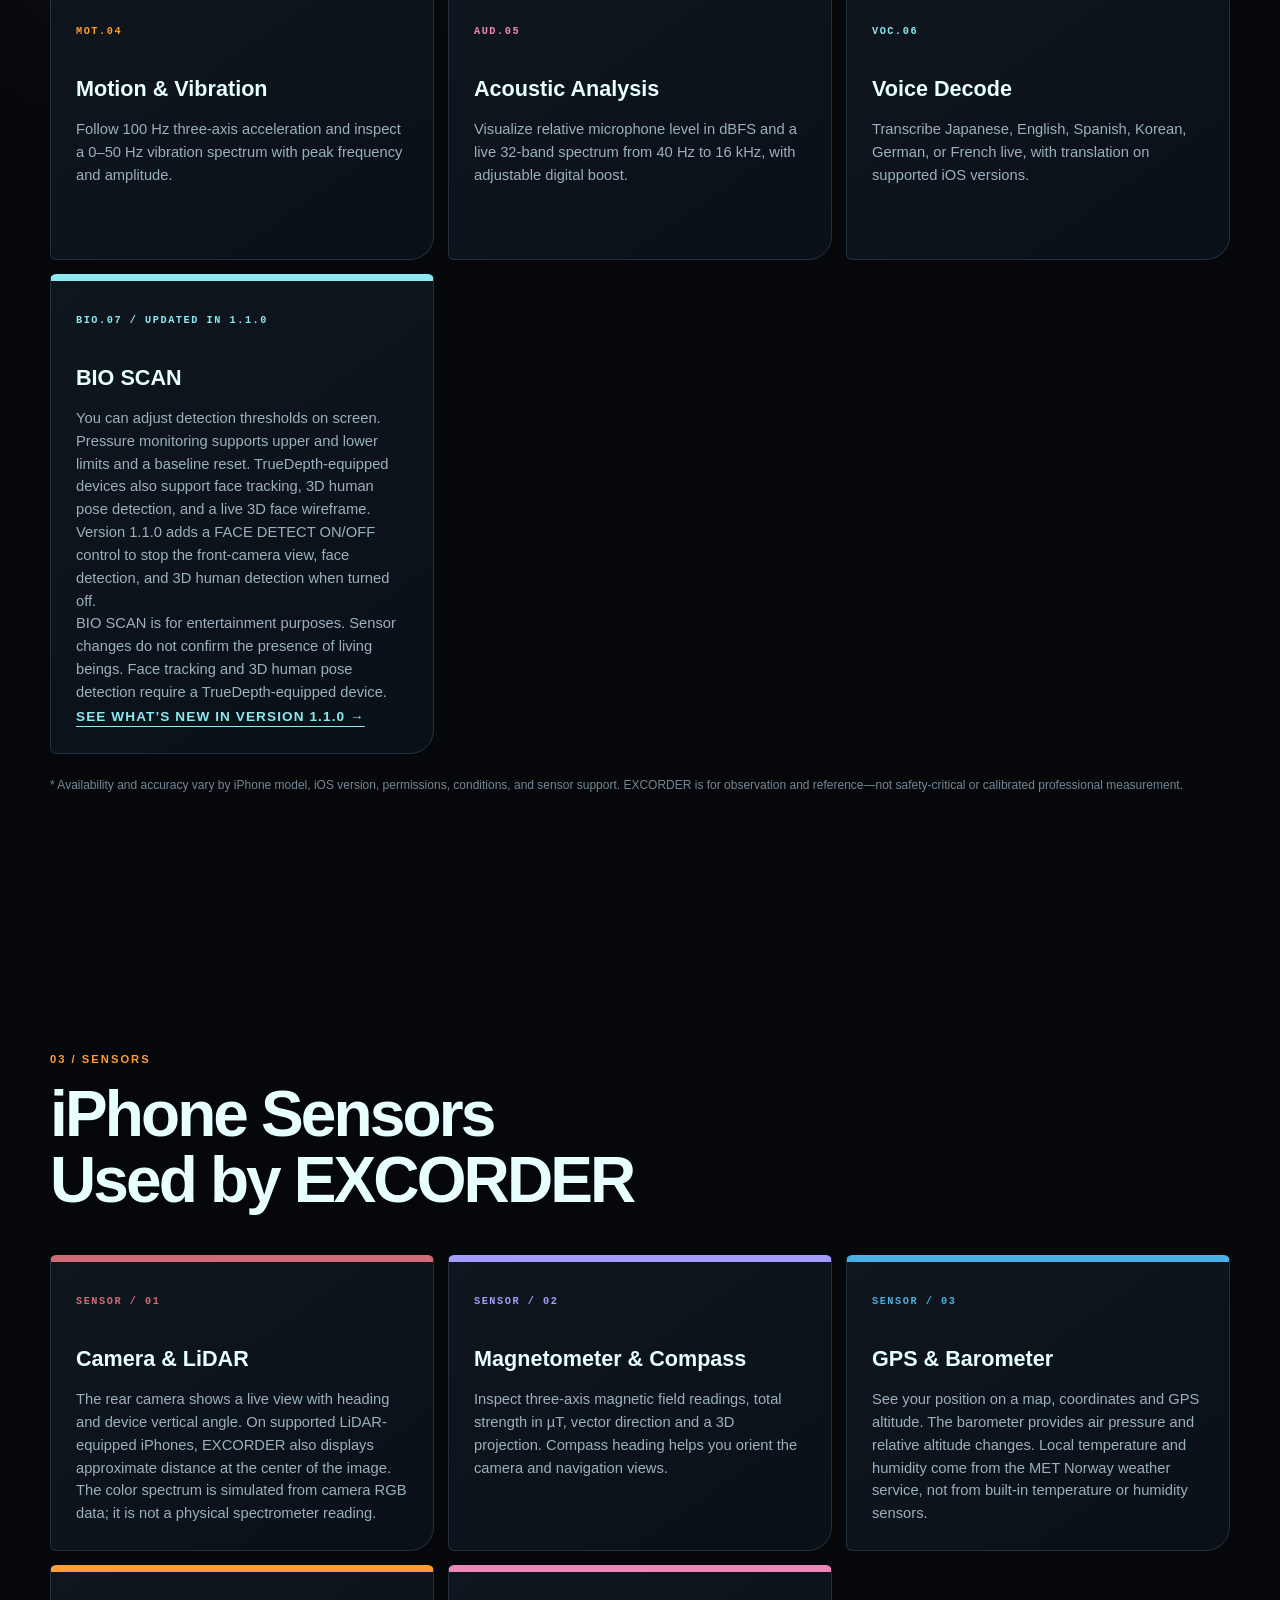
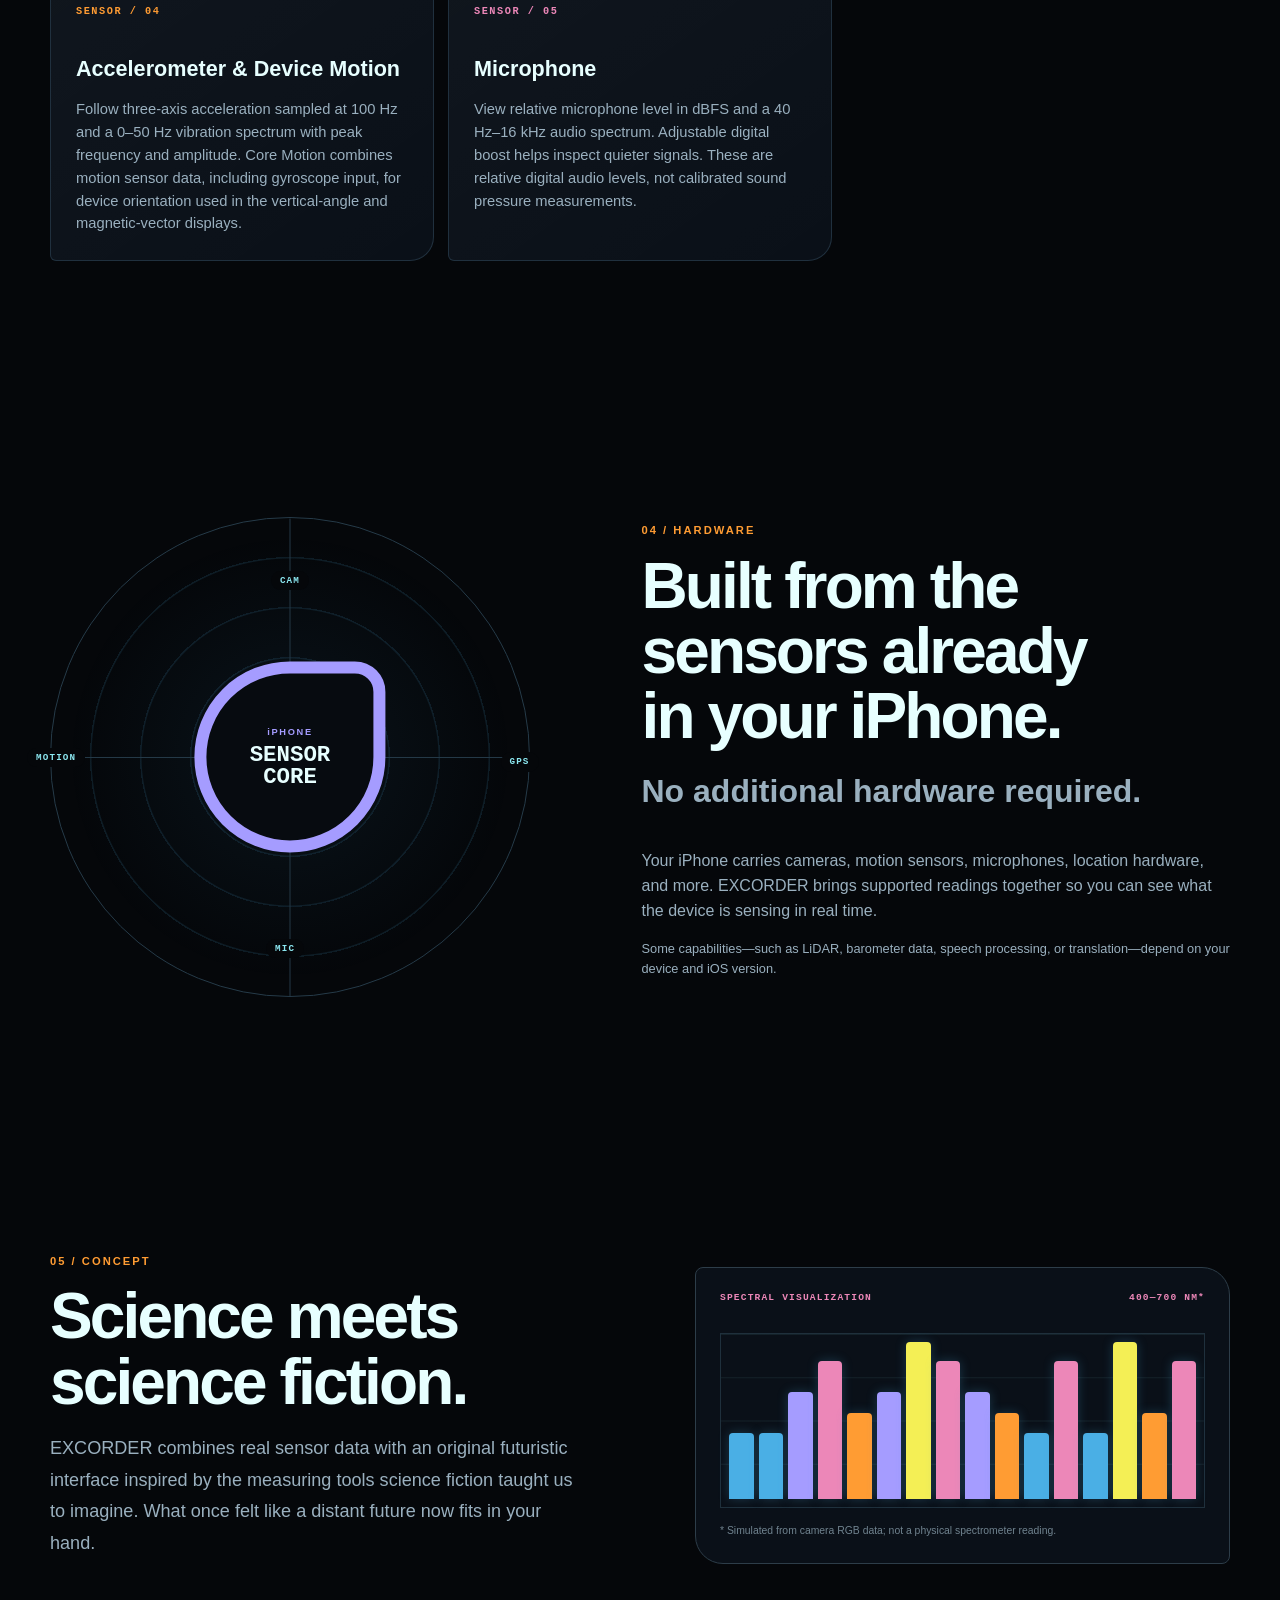
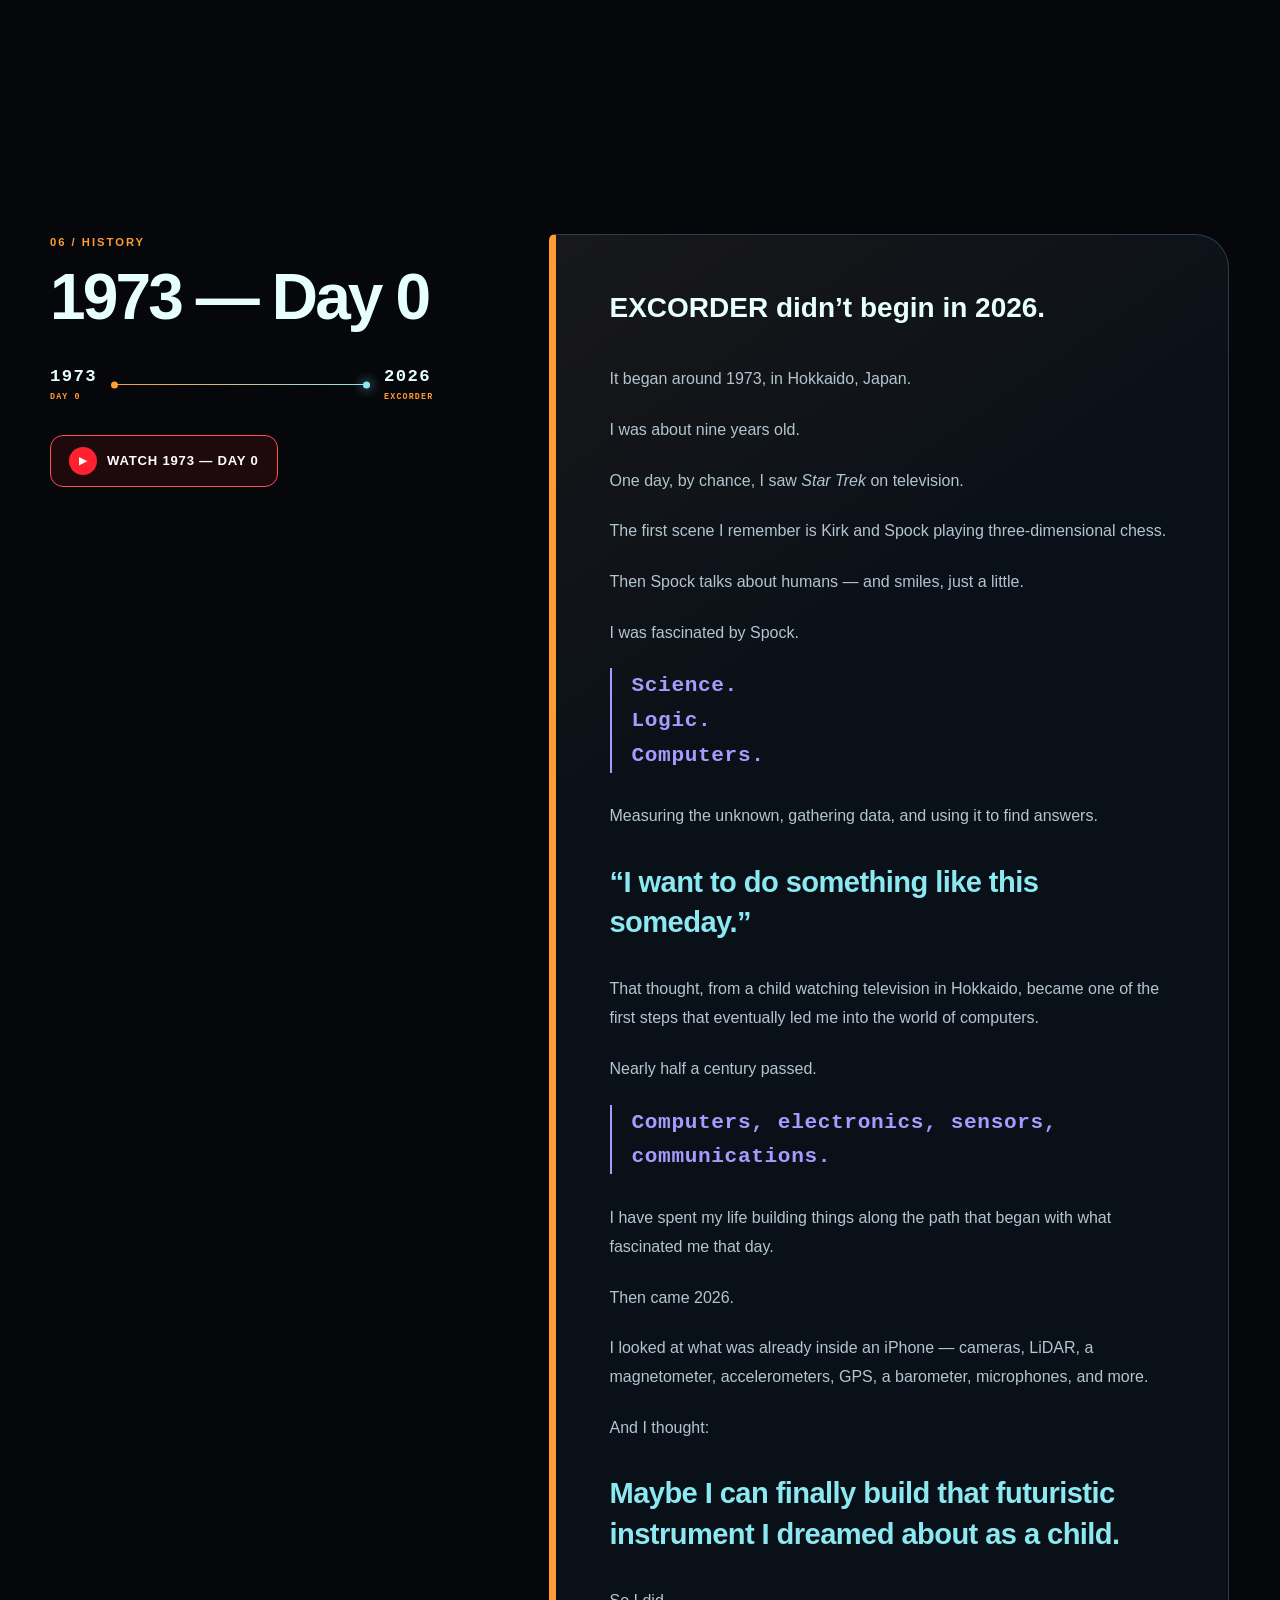
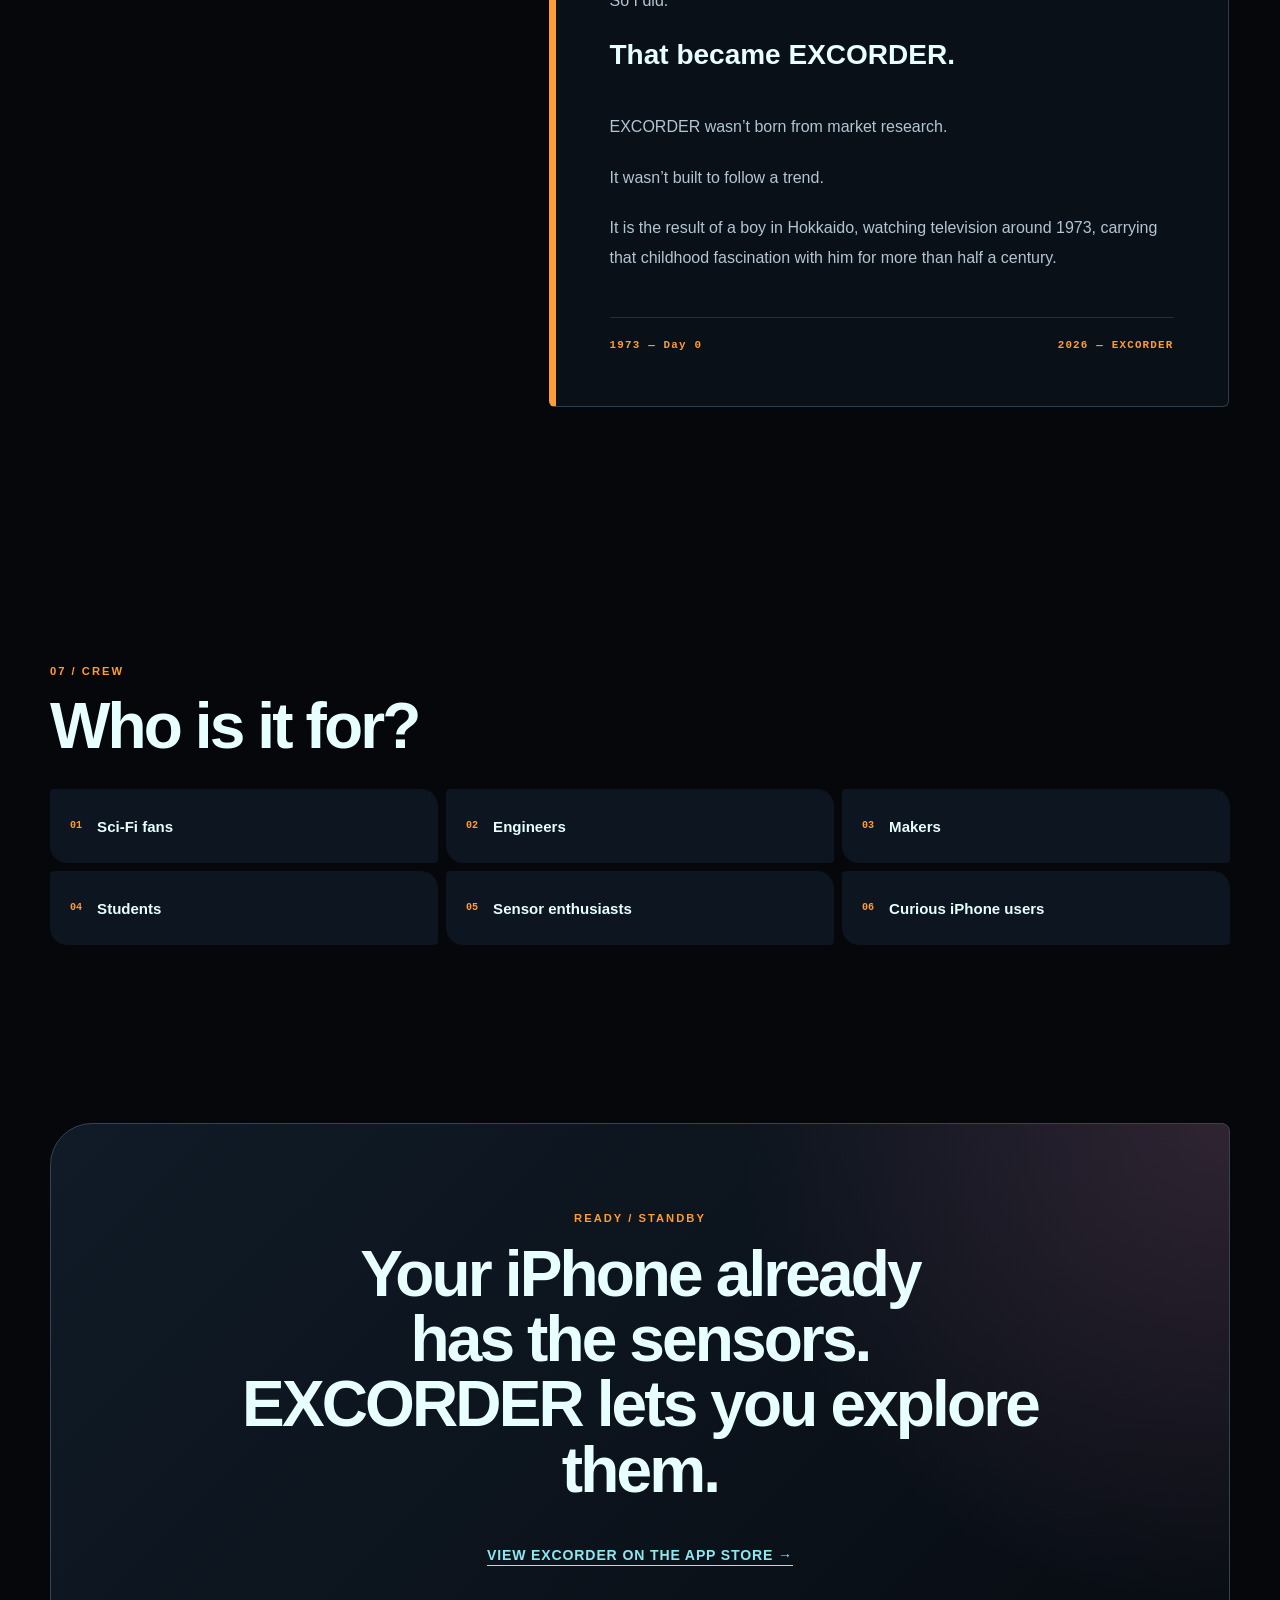
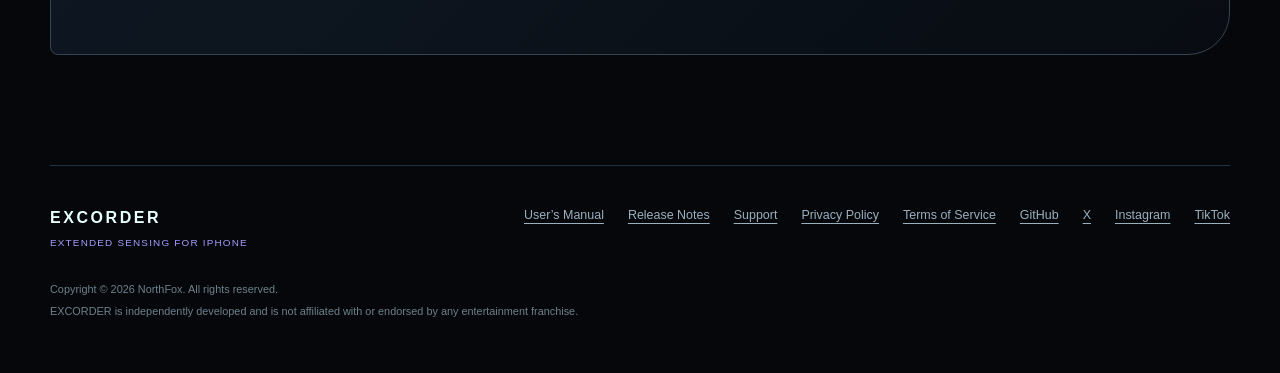
==== commit 2b9d58c2: "Add Android support notice and privacy policy" ====
--- a/index.html
+++ b/index.html
@@ -84,7 +84,10 @@
             </div>
         </section>
 
-        <div class="sensor-intro"><p>EXCORDER is an iPhone sensor app that transforms the sensors already inside your iPhone into a real-time field scanner. Explore camera images, LiDAR distance on supported models, magnetic fields, GPS position, air pressure, motion and microphone audio in one interface.</p></div>
+        <div class="sensor-intro">
+            <p>EXCORDER is an iPhone sensor app that transforms the sensors already inside your iPhone into a real-time field scanner. Explore camera images, LiDAR distance on supported models, magnetic fields, GPS position, air pressure, motion and microphone audio in one interface.</p>
+            <p><strong>Android version in development.</strong> EXCORDER is also being adapted for Android 10 and later, using supported device cameras, location, magnetic-field, motion, microphone and other sensor inputs. The Android version uses Google Maps, MET Norway weather data, Android speech recognition and ML Kit; ARCore-dependent features vary by device. It is not yet available on Google Play.</p>
+        </div>
 
         <section class="signal-strip" aria-label="EXCORDER capability summary"><span>CAMERA</span><span>LIDAR*</span><span>LOCATION</span><span>MOTION</span><span>MAGNETIC FIELD</span><span>AUDIO</span></section>
 
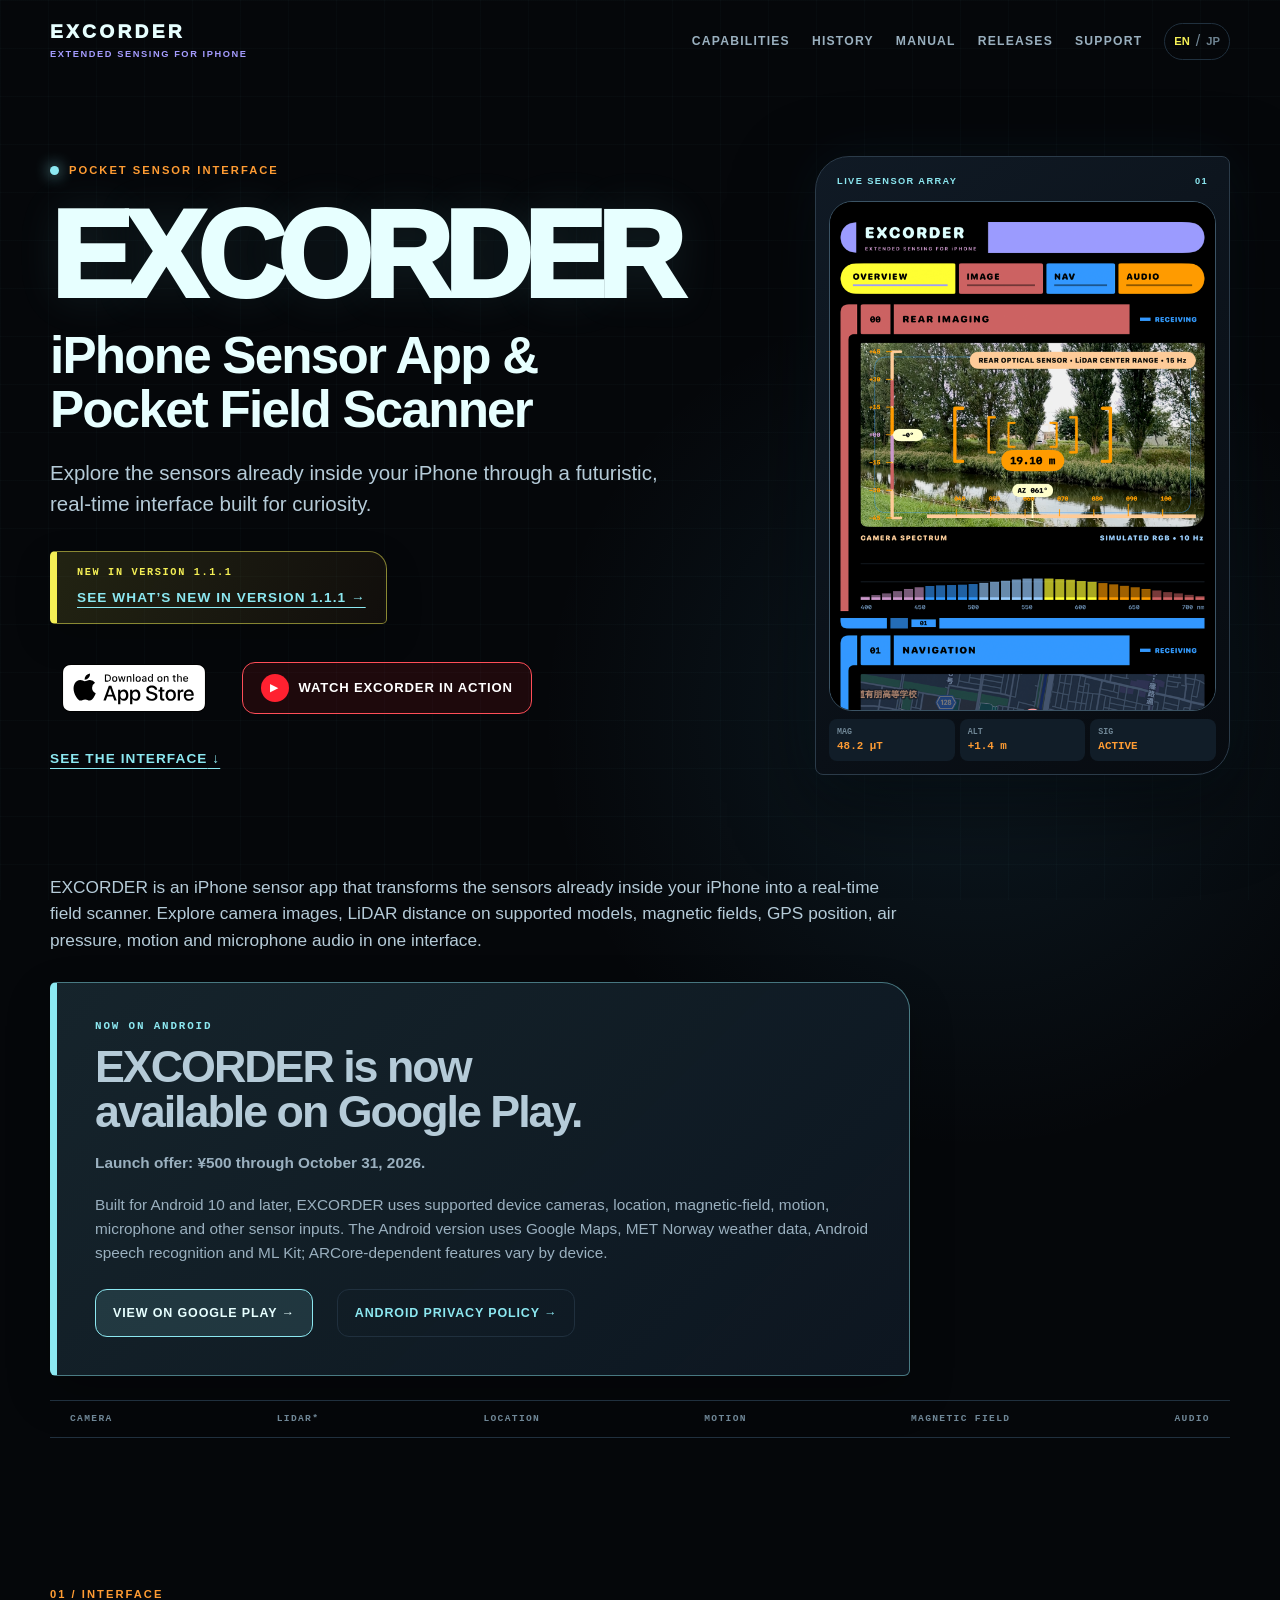
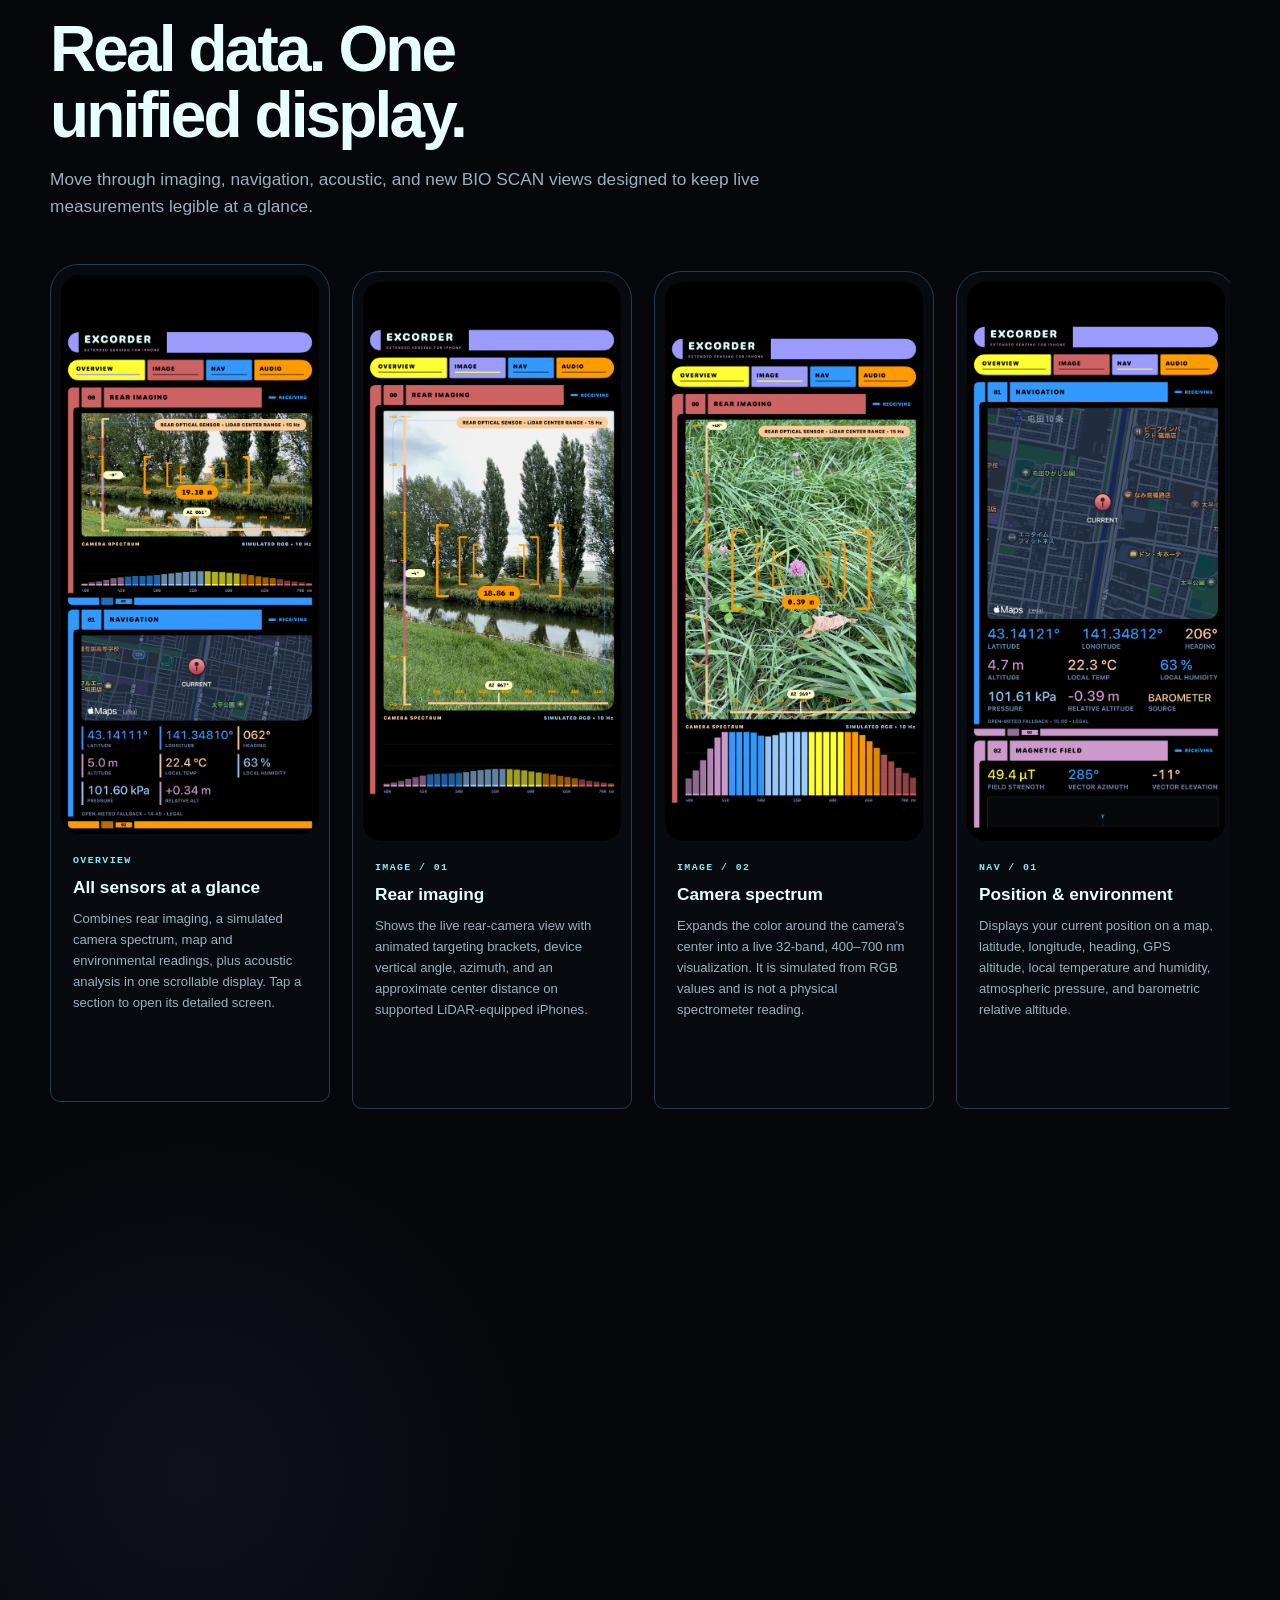
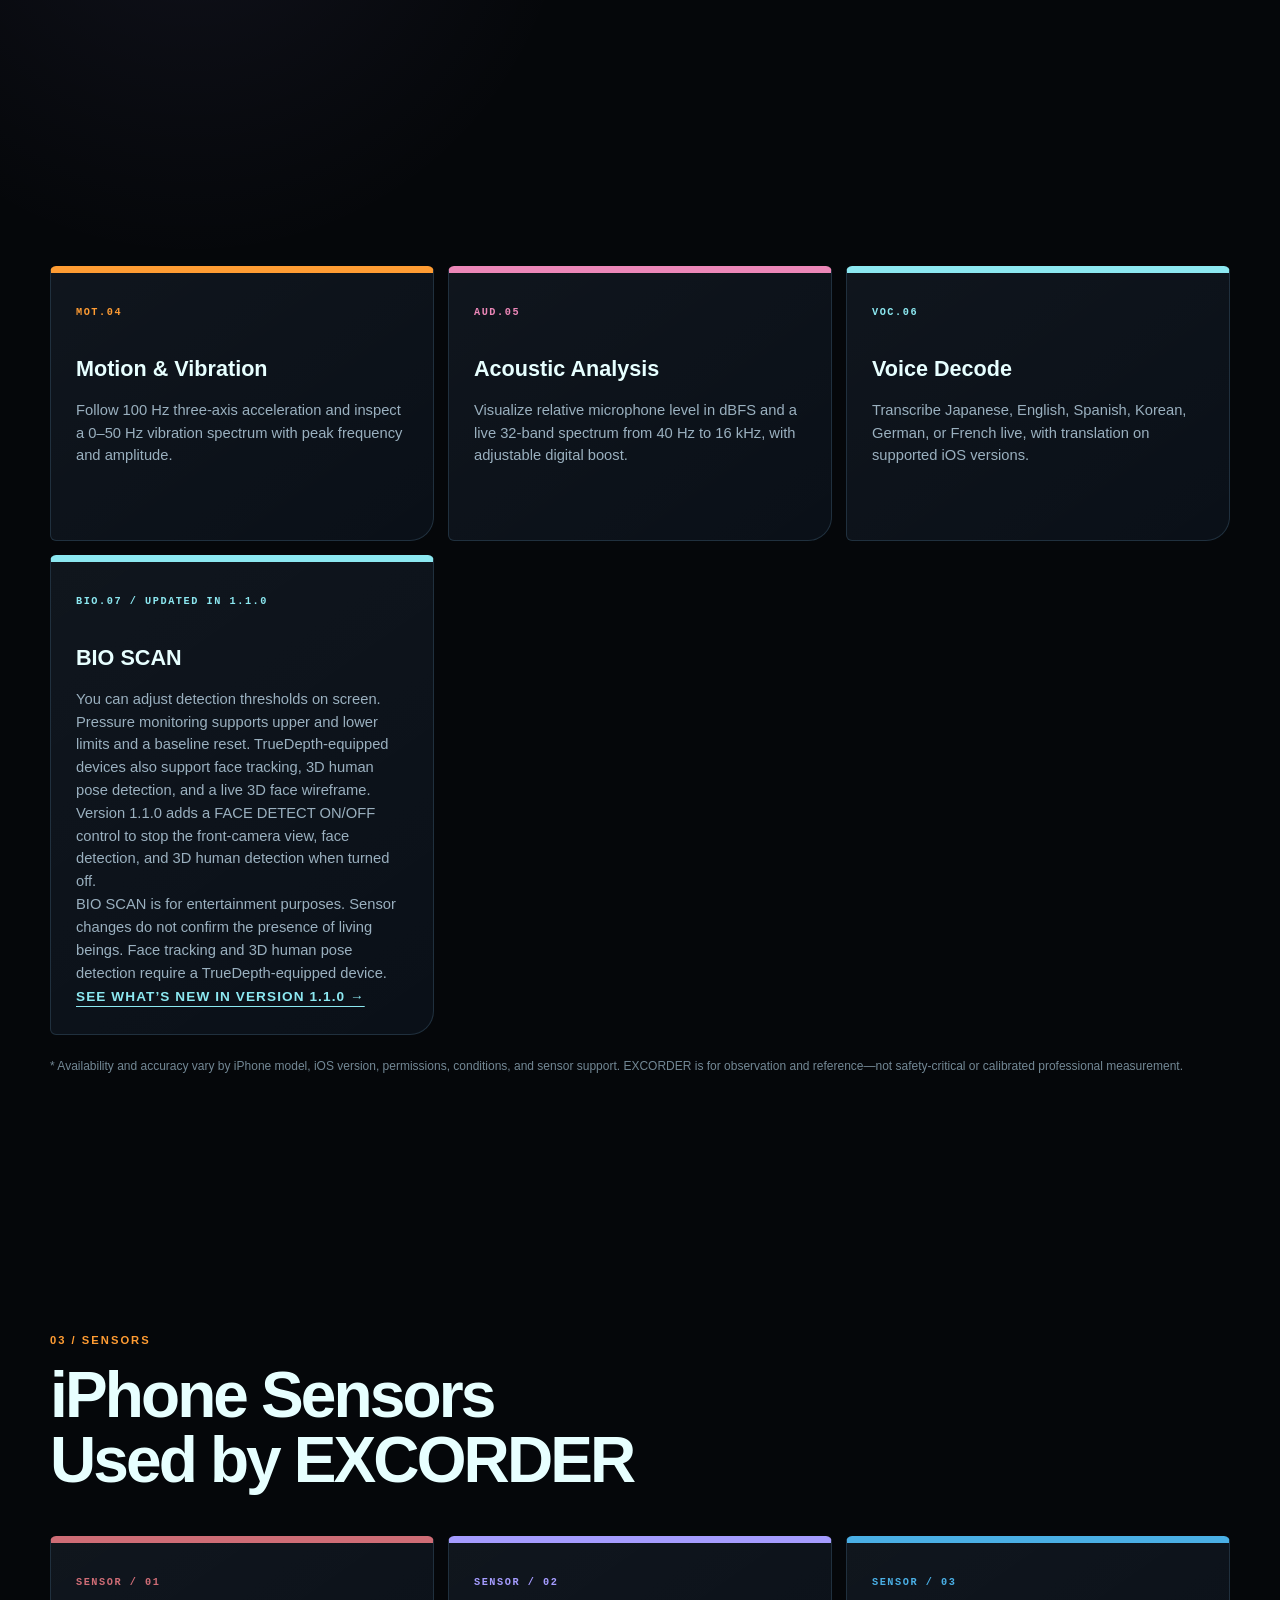
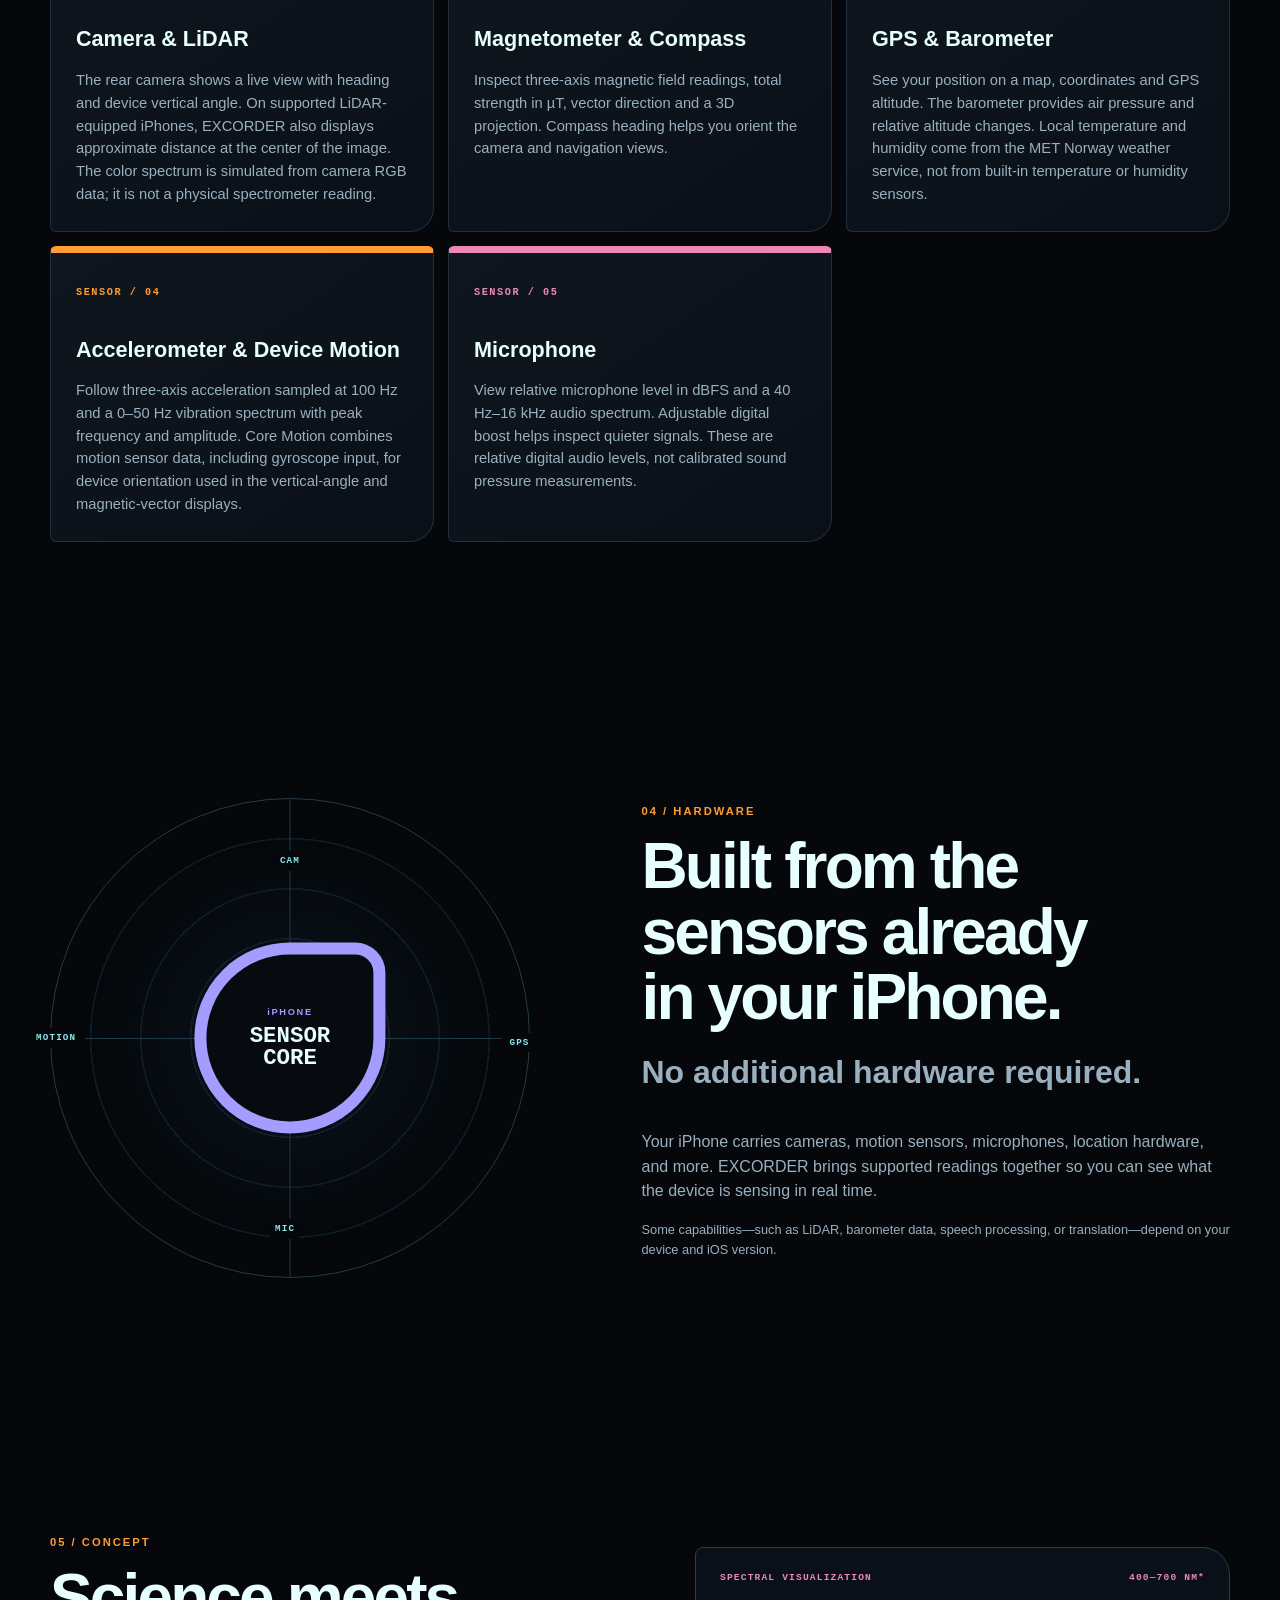
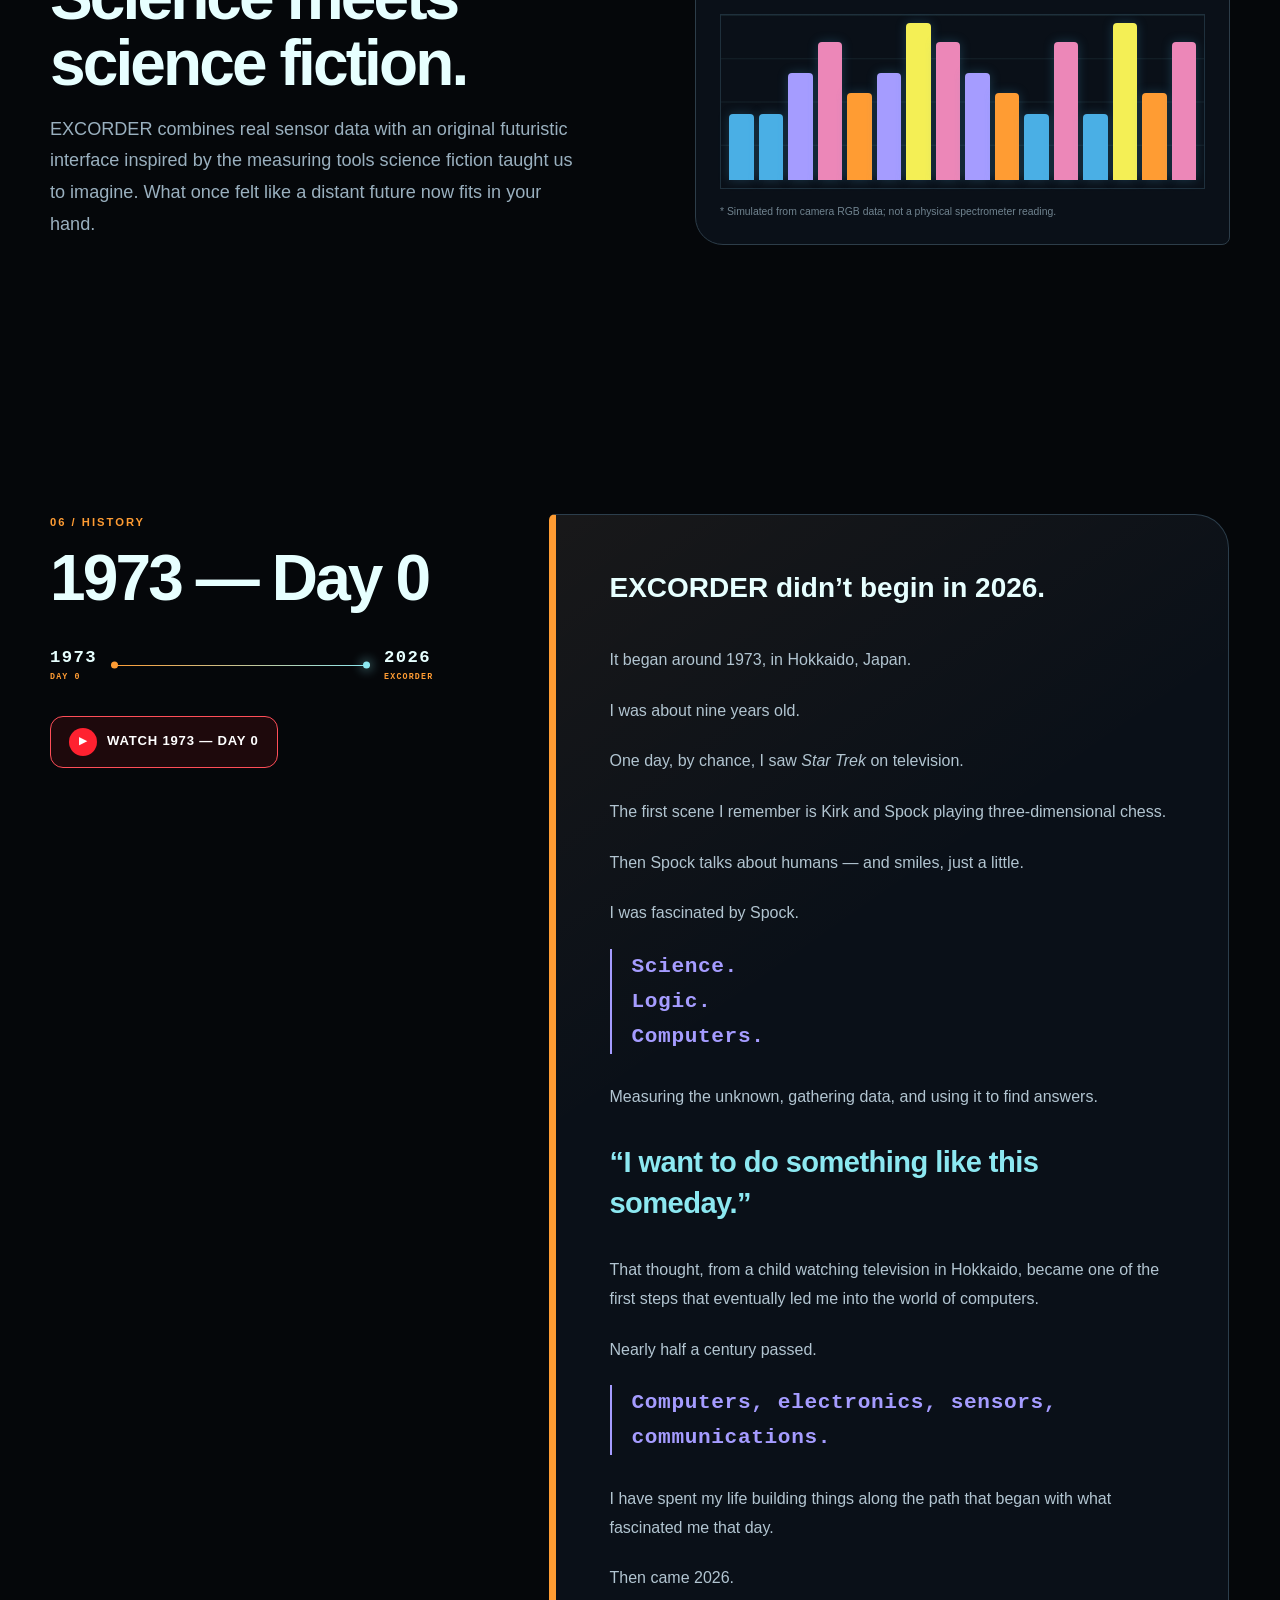
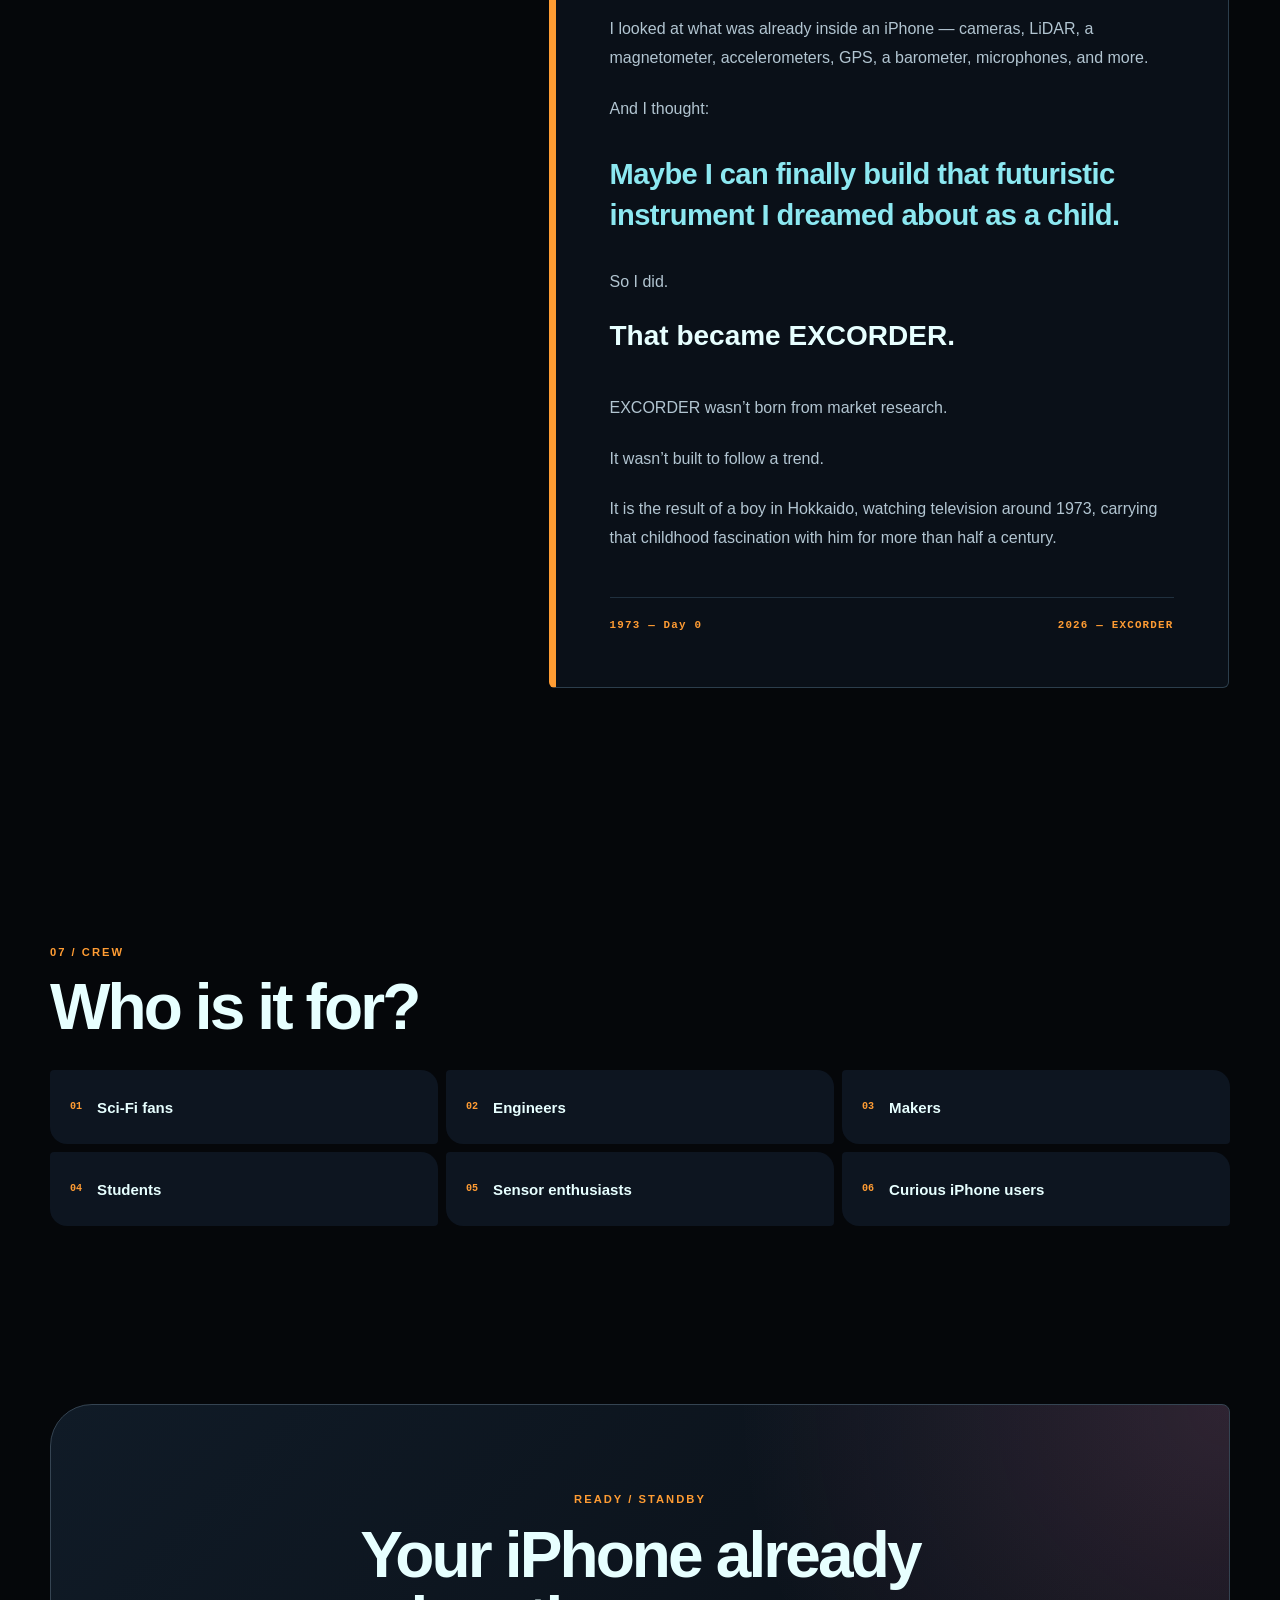
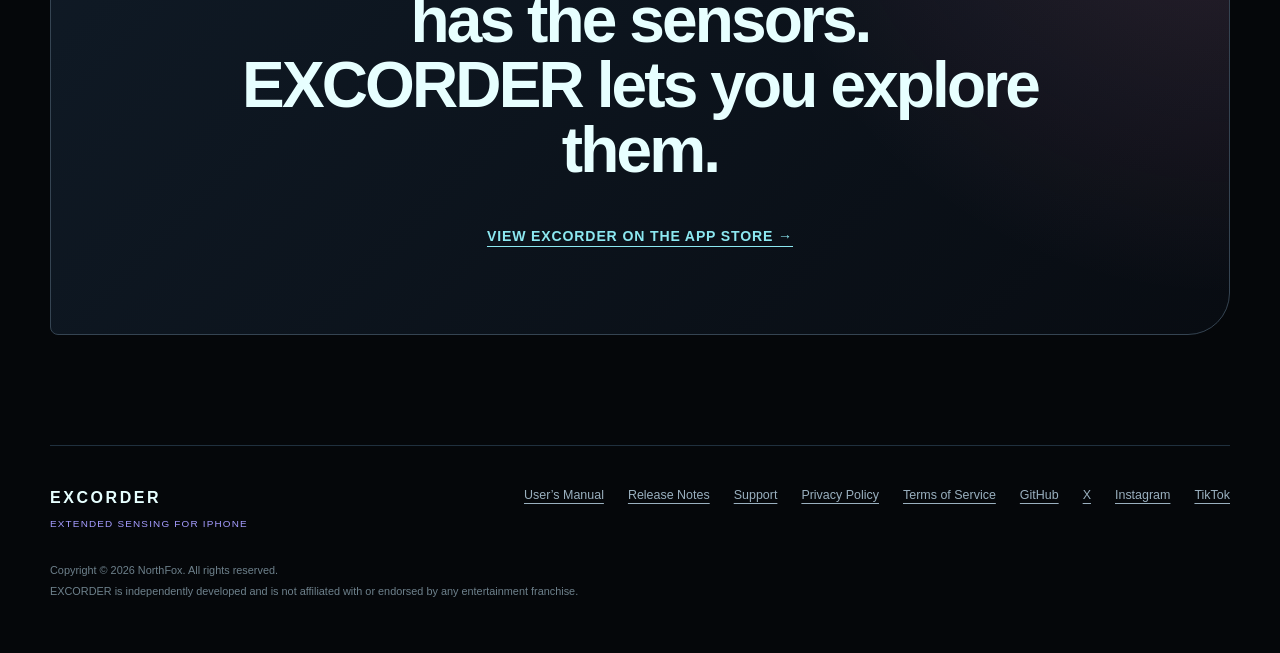
==== commit 05aac2a4: "Announce Android launch offer on landing page" ====
--- a/index.html
+++ b/index.html
@@ -41,7 +41,7 @@
   "downloadUrl": "https://apps.apple.com/app/id6806745218"
 }
     </script>
-    <link rel="stylesheet" href="landing.css?v=20261002-1">
+    <link rel="stylesheet" href="landing.css?v=20261009-1">
     <script src="landing.js" defer></script>
 </head>
 <body>
@@ -86,7 +86,16 @@
 
         <div class="sensor-intro">
             <p>EXCORDER is an iPhone sensor app that transforms the sensors already inside your iPhone into a real-time field scanner. Explore camera images, LiDAR distance on supported models, magnetic fields, GPS position, air pressure, motion and microphone audio in one interface.</p>
-            <p><strong>Android version in development.</strong> EXCORDER is also being adapted for Android 10 and later, using supported device cameras, location, magnetic-field, motion, microphone and other sensor inputs. The Android version uses Google Maps, MET Norway weather data, Android speech recognition and ML Kit; ARCore-dependent features vary by device. It is not yet available on Google Play.</p>
+            <div class="android-release">
+                <p class="android-release-label">NOW ON ANDROID</p>
+                <h2>EXCORDER is now available on Google Play.</h2>
+                <p class="android-release-offer"><strong>Launch offer: ¥500 through October 31, 2026.</strong></p>
+                <p>Built for Android 10 and later, EXCORDER uses supported device cameras, location, magnetic-field, motion, microphone and other sensor inputs. The Android version uses Google Maps, MET Norway weather data, Android speech recognition and ML Kit; ARCore-dependent features vary by device.</p>
+                <div class="android-release-actions">
+                    <a class="google-play-link" href="https://play.google.com/store/apps/details?id=org.northfox.excorder.android" target="_blank" rel="noopener noreferrer">View on Google Play →</a>
+                    <a class="android-privacy-link" href="android/privacy.html">Android Privacy Policy →</a>
+                </div>
+            </div>
         </div>
 
         <section class="signal-strip" aria-label="EXCORDER capability summary"><span>CAMERA</span><span>LIDAR*</span><span>LOCATION</span><span>MOTION</span><span>MAGNETIC FIELD</span><span>AUDIO</span></section>
--- a/landing.css
+++ b/landing.css
@@ -69,6 +69,16 @@
 .hero-brand { display: block; margin-bottom: 22px; }
 h1 .hero-title { display: block; text-shadow: none; }
 .sensor-intro { max-width: 860px; padding-bottom: 24px; color: #b5cbd8; font-size: 1.08rem; }
+.android-release { margin-top: 28px; padding: clamp(24px, 4vw, 38px); border: 1px solid rgba(140, 232, 241, 0.45); border-left: 7px solid var(--cyan); border-radius: 6px 28px 6px 6px; background: linear-gradient(135deg, rgba(140, 232, 241, 0.09), rgba(74, 175, 229, 0.04)), var(--panel); box-shadow: 0 18px 45px rgba(0, 0, 0, 0.24); }
+.android-release-label { margin-bottom: 12px; color: var(--cyan); font: 900 0.68rem/1 ui-monospace, SFMono-Regular, Menlo, monospace; letter-spacing: 0.17em; text-transform: uppercase; }
+.android-release h2 { margin-bottom: 16px; font-size: clamp(1.65rem, 4vw, 2.8rem); }
+.android-release > p:not(.android-release-label) { margin-bottom: 18px; color: var(--muted); font-size: 0.96rem; }
+.android-release .android-release-offer { color: var(--yellow); font-size: clamp(1.05rem, 2.2vw, 1.3rem); }
+.android-release-actions { display: flex; align-items: center; gap: 14px 24px; flex-wrap: wrap; margin-top: 25px; }
+.google-play-link, .android-privacy-link { display: inline-flex; align-items: center; min-height: 48px; padding: 11px 17px; border-radius: 12px; font-size: 0.78rem; font-weight: 900; letter-spacing: 0.07em; text-decoration: none; text-transform: uppercase; transition: transform 180ms ease, border-color 180ms ease, background 180ms ease, box-shadow 180ms ease; }
+.google-play-link { border: 1px solid var(--cyan); background: rgba(140, 232, 241, 0.12); color: var(--text); }
+.android-privacy-link { border: 1px solid var(--line); color: var(--cyan); }
+.google-play-link:hover, .android-privacy-link:hover { transform: translateY(-2px); border-color: var(--cyan); background: rgba(140, 232, 241, 0.18); box-shadow: 0 12px 28px rgba(74, 175, 229, 0.14); }
 h1 { margin-bottom: 20px; font-size: clamp(3.7rem, 9.5vw, 8.4rem); font-weight: 950; letter-spacing: -0.065em; line-height: 0.82; text-shadow: 0 0 44px rgba(140, 232, 241, 0.1); }
 .hero-title { max-width: 730px; margin-bottom: 20px; font-size: clamp(1.9rem, 4vw, 3.45rem); font-weight: 760; letter-spacing: -0.035em; line-height: 1.05; text-wrap: balance; }
 .hero-lead { max-width: 610px; margin-bottom: 31px; color: #b5cbd8; font-size: clamp(1.05rem, 1.7vw, 1.28rem); }
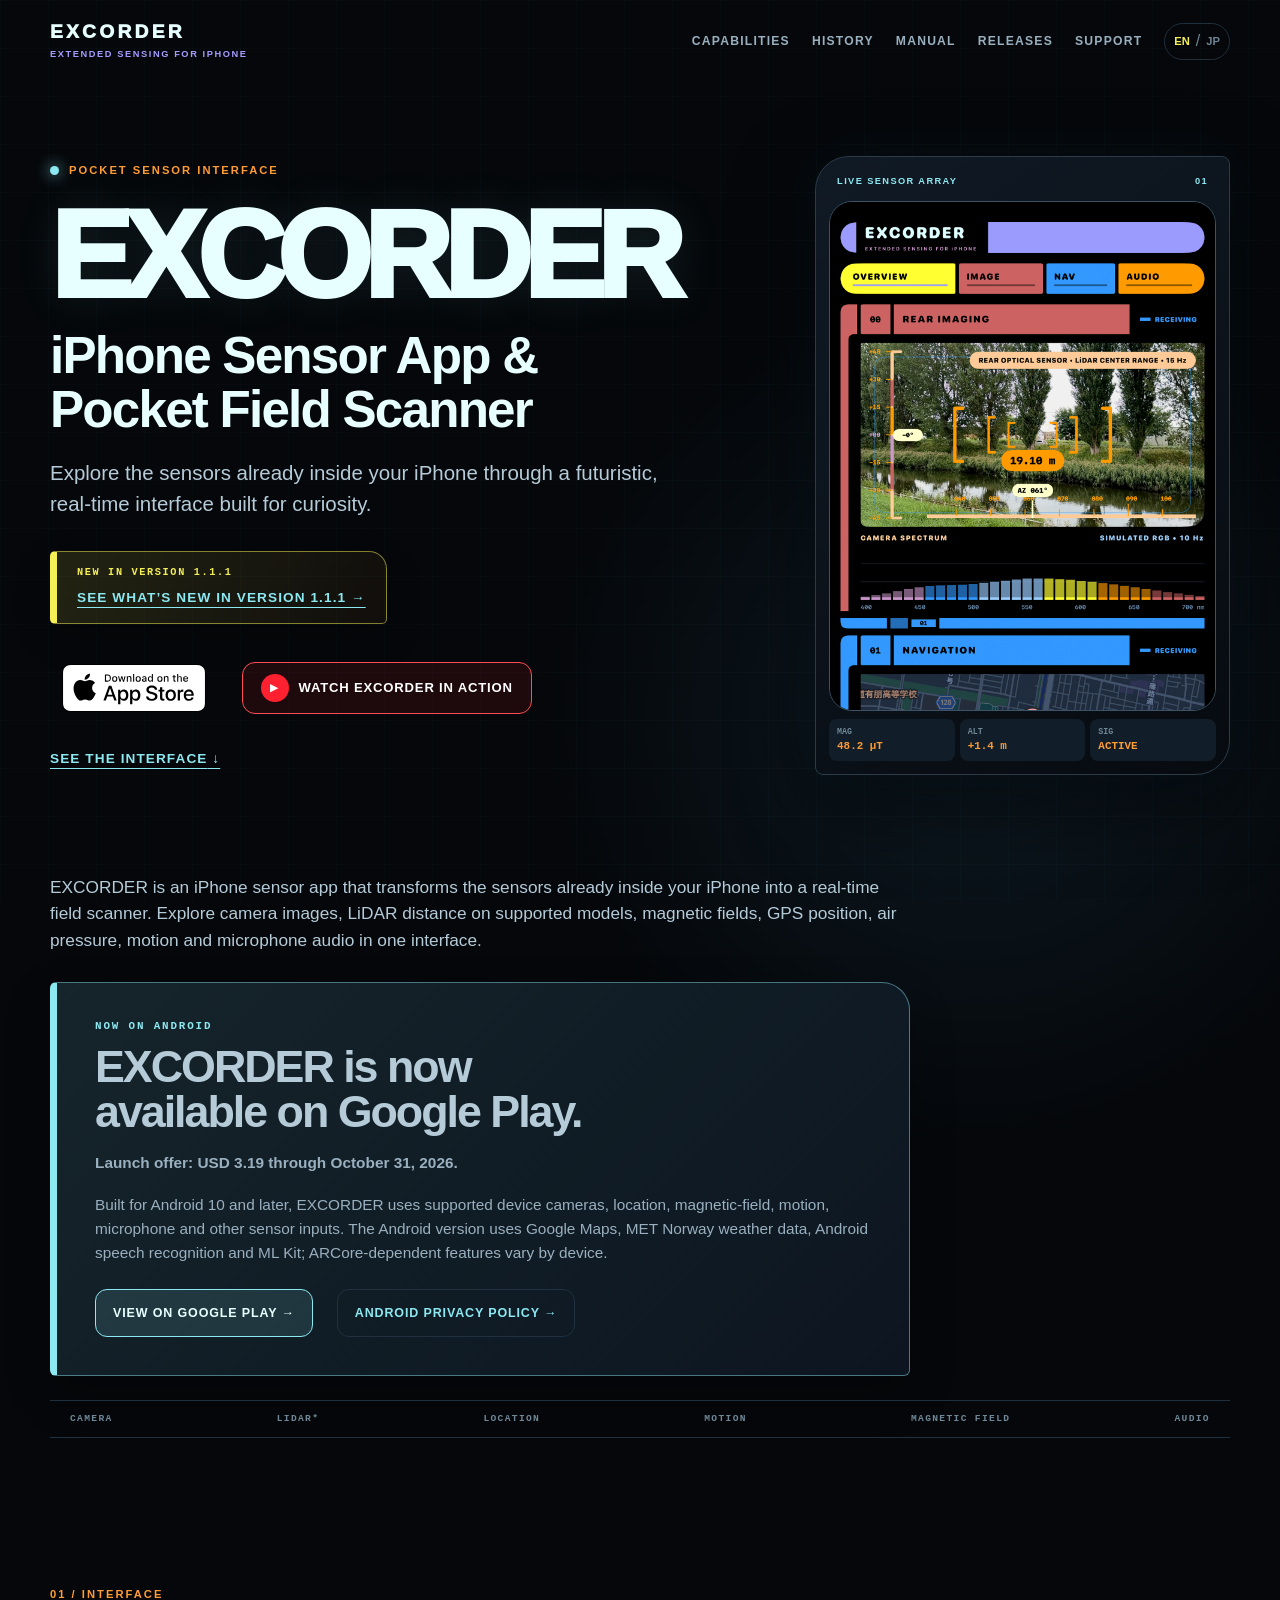
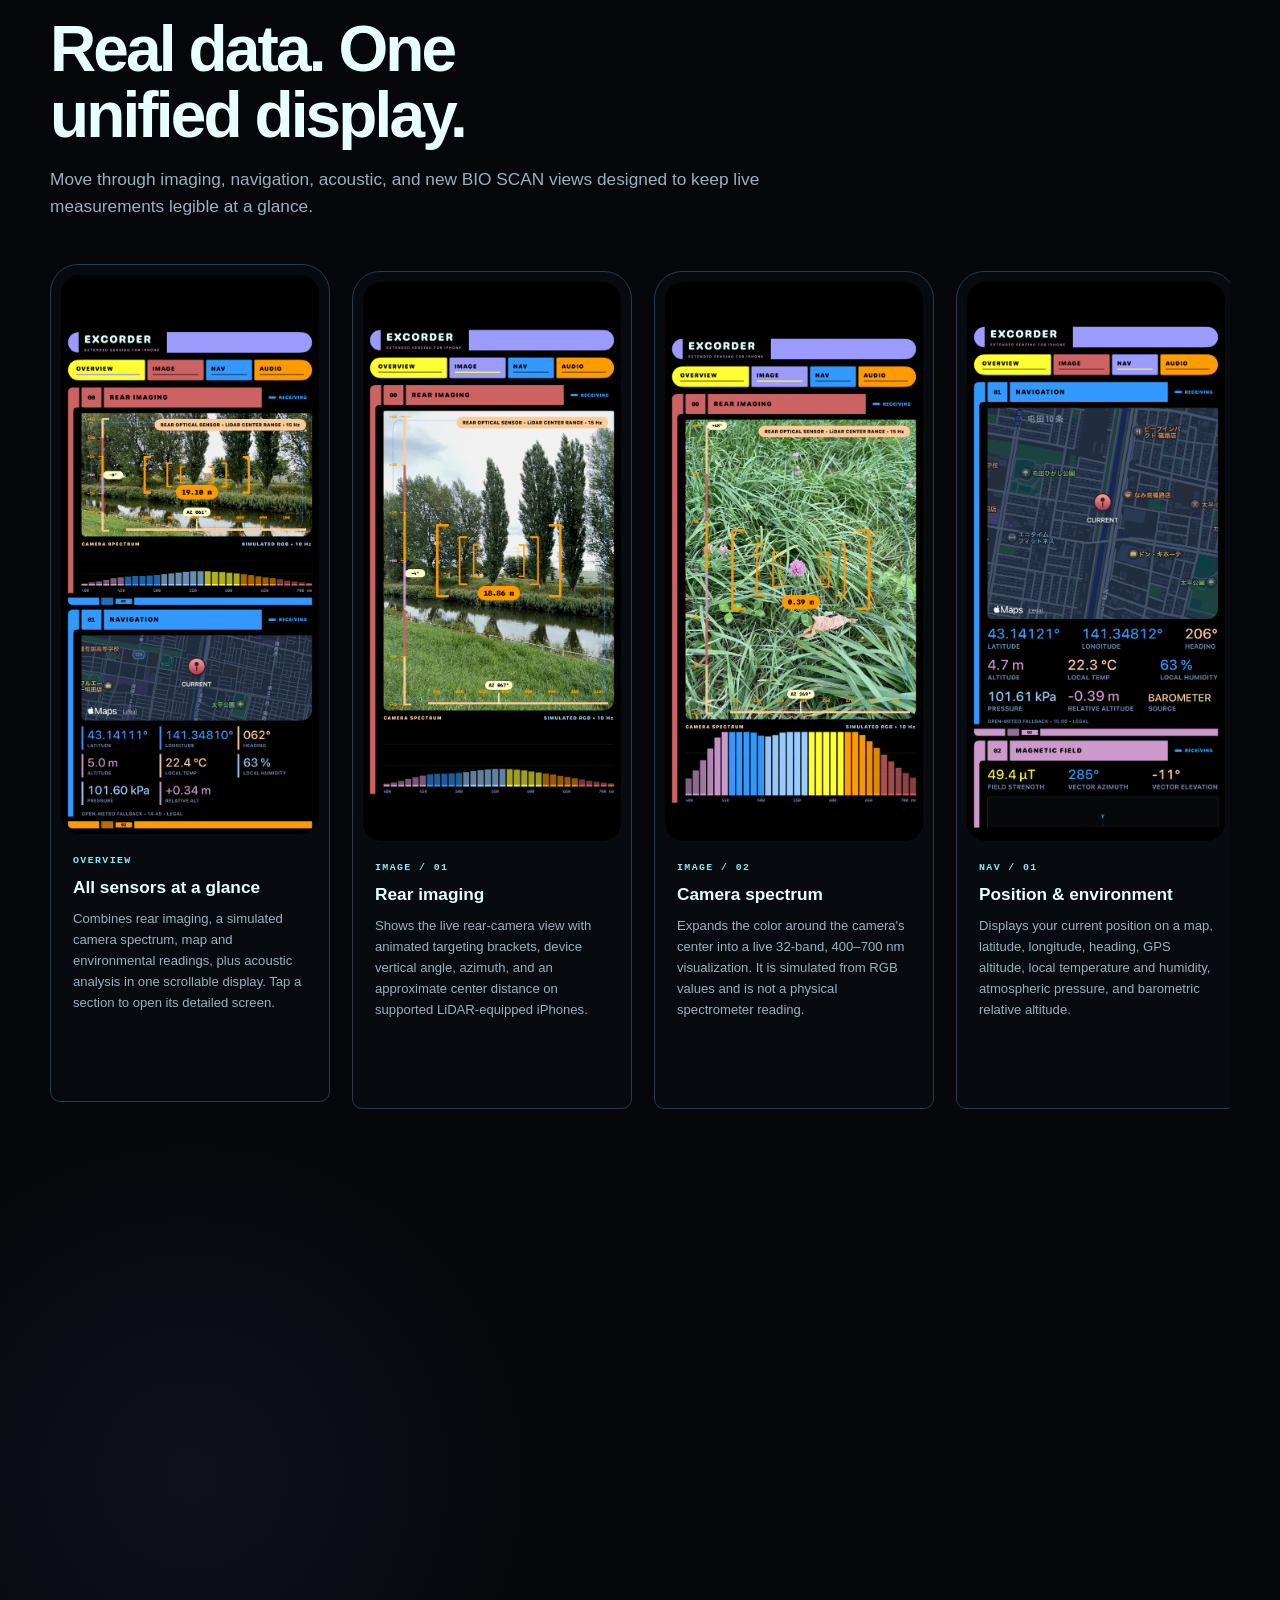
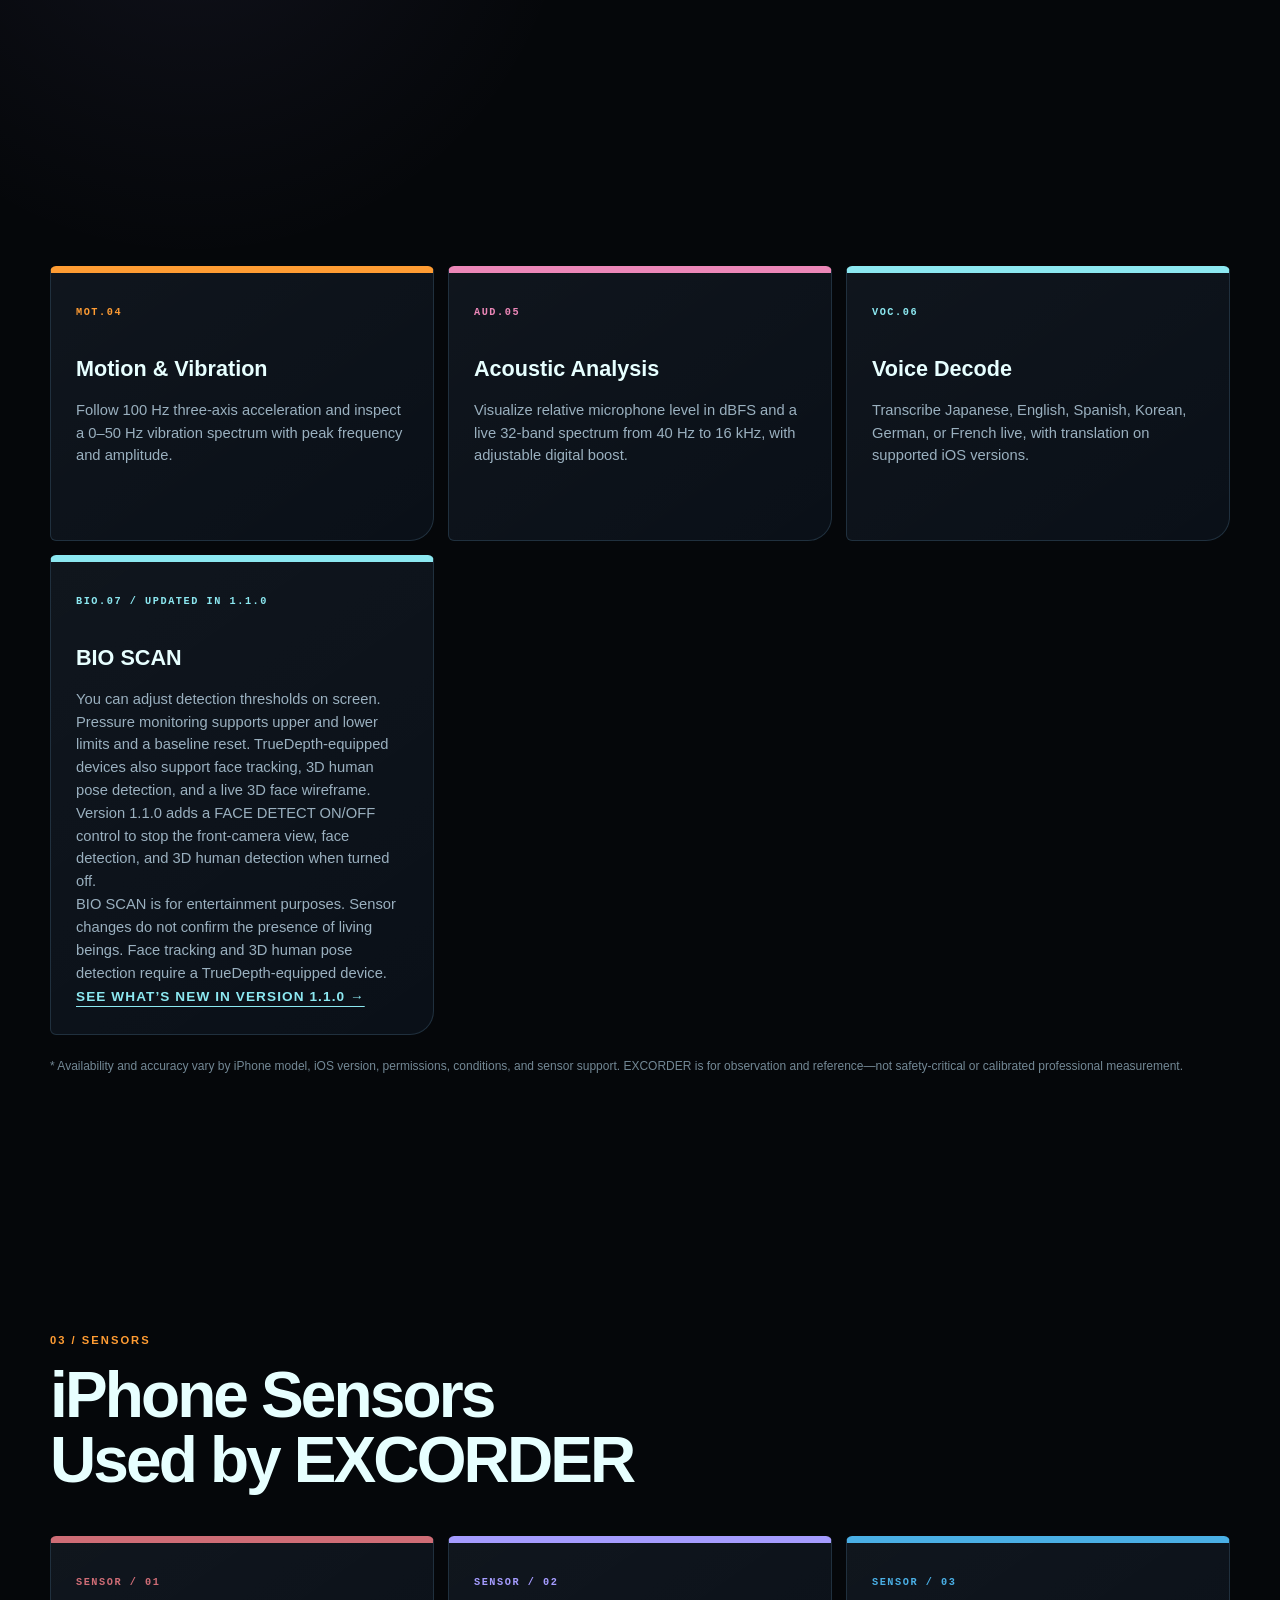
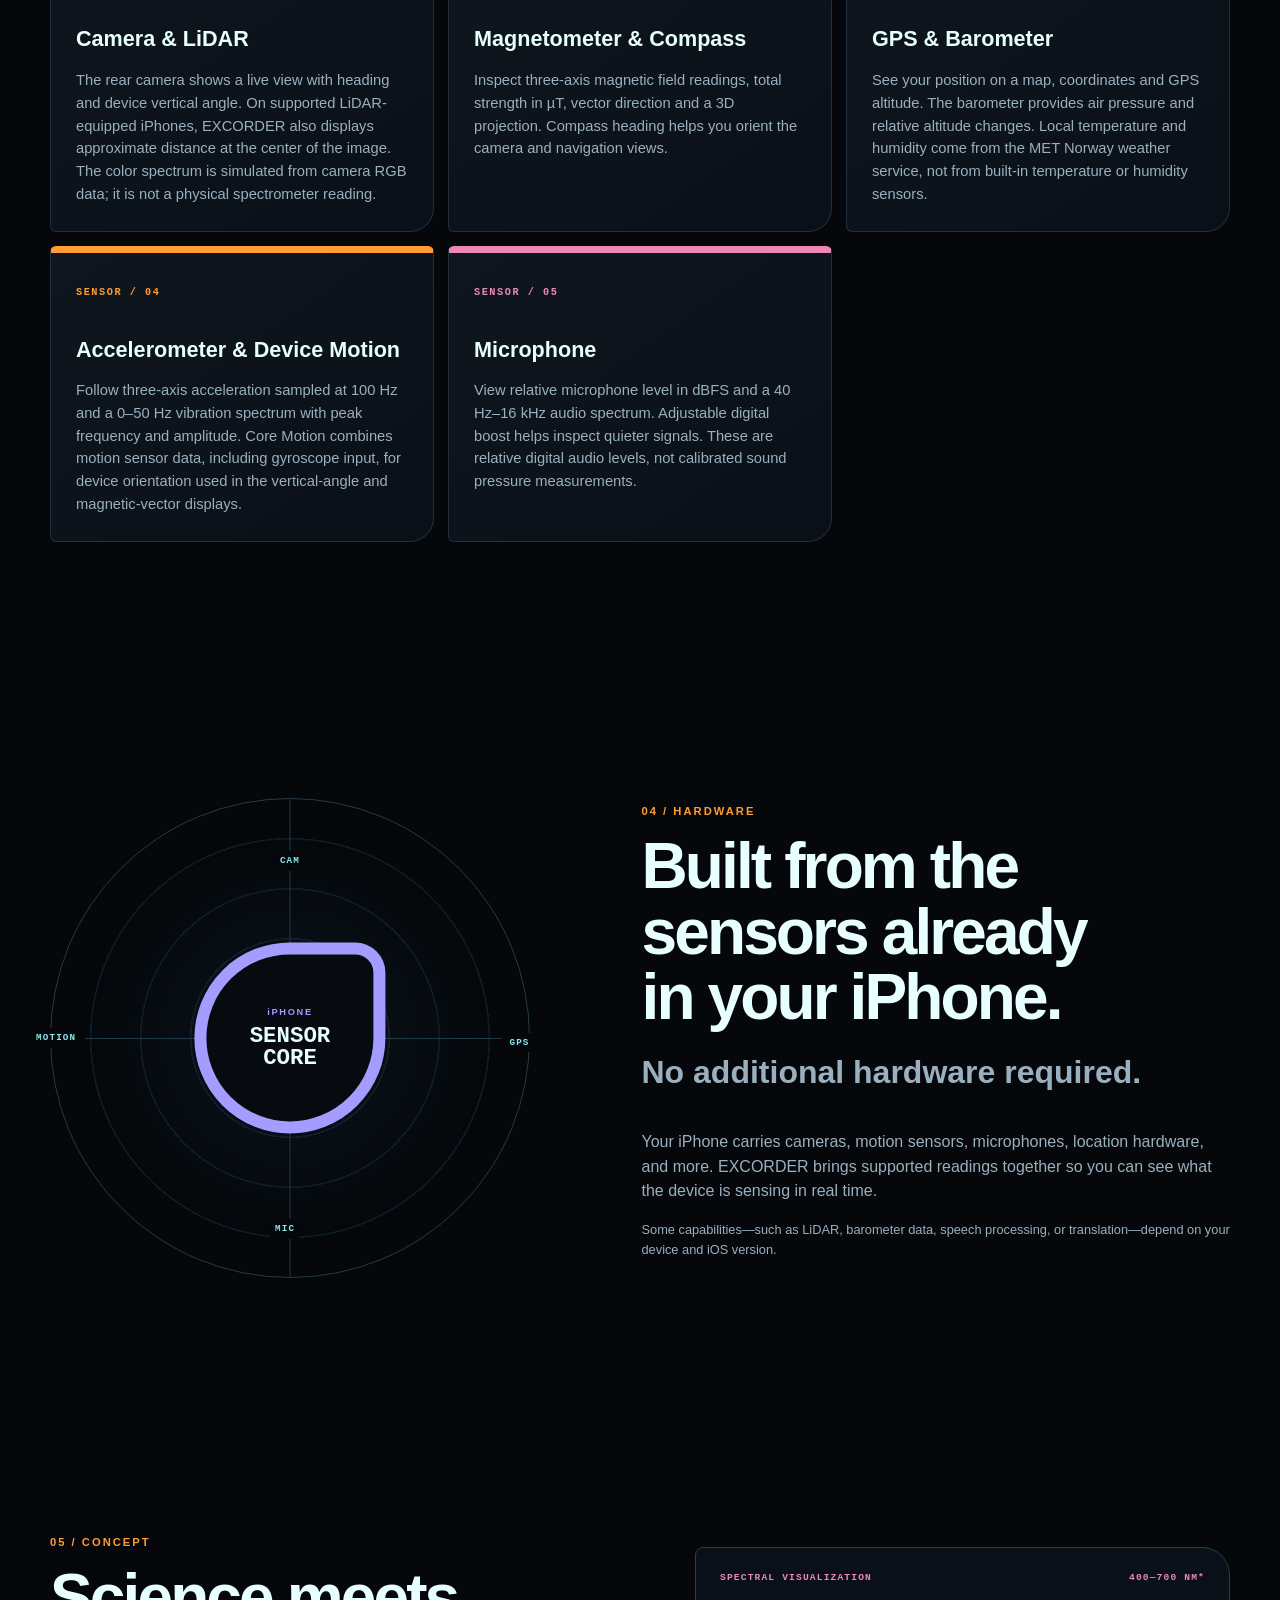
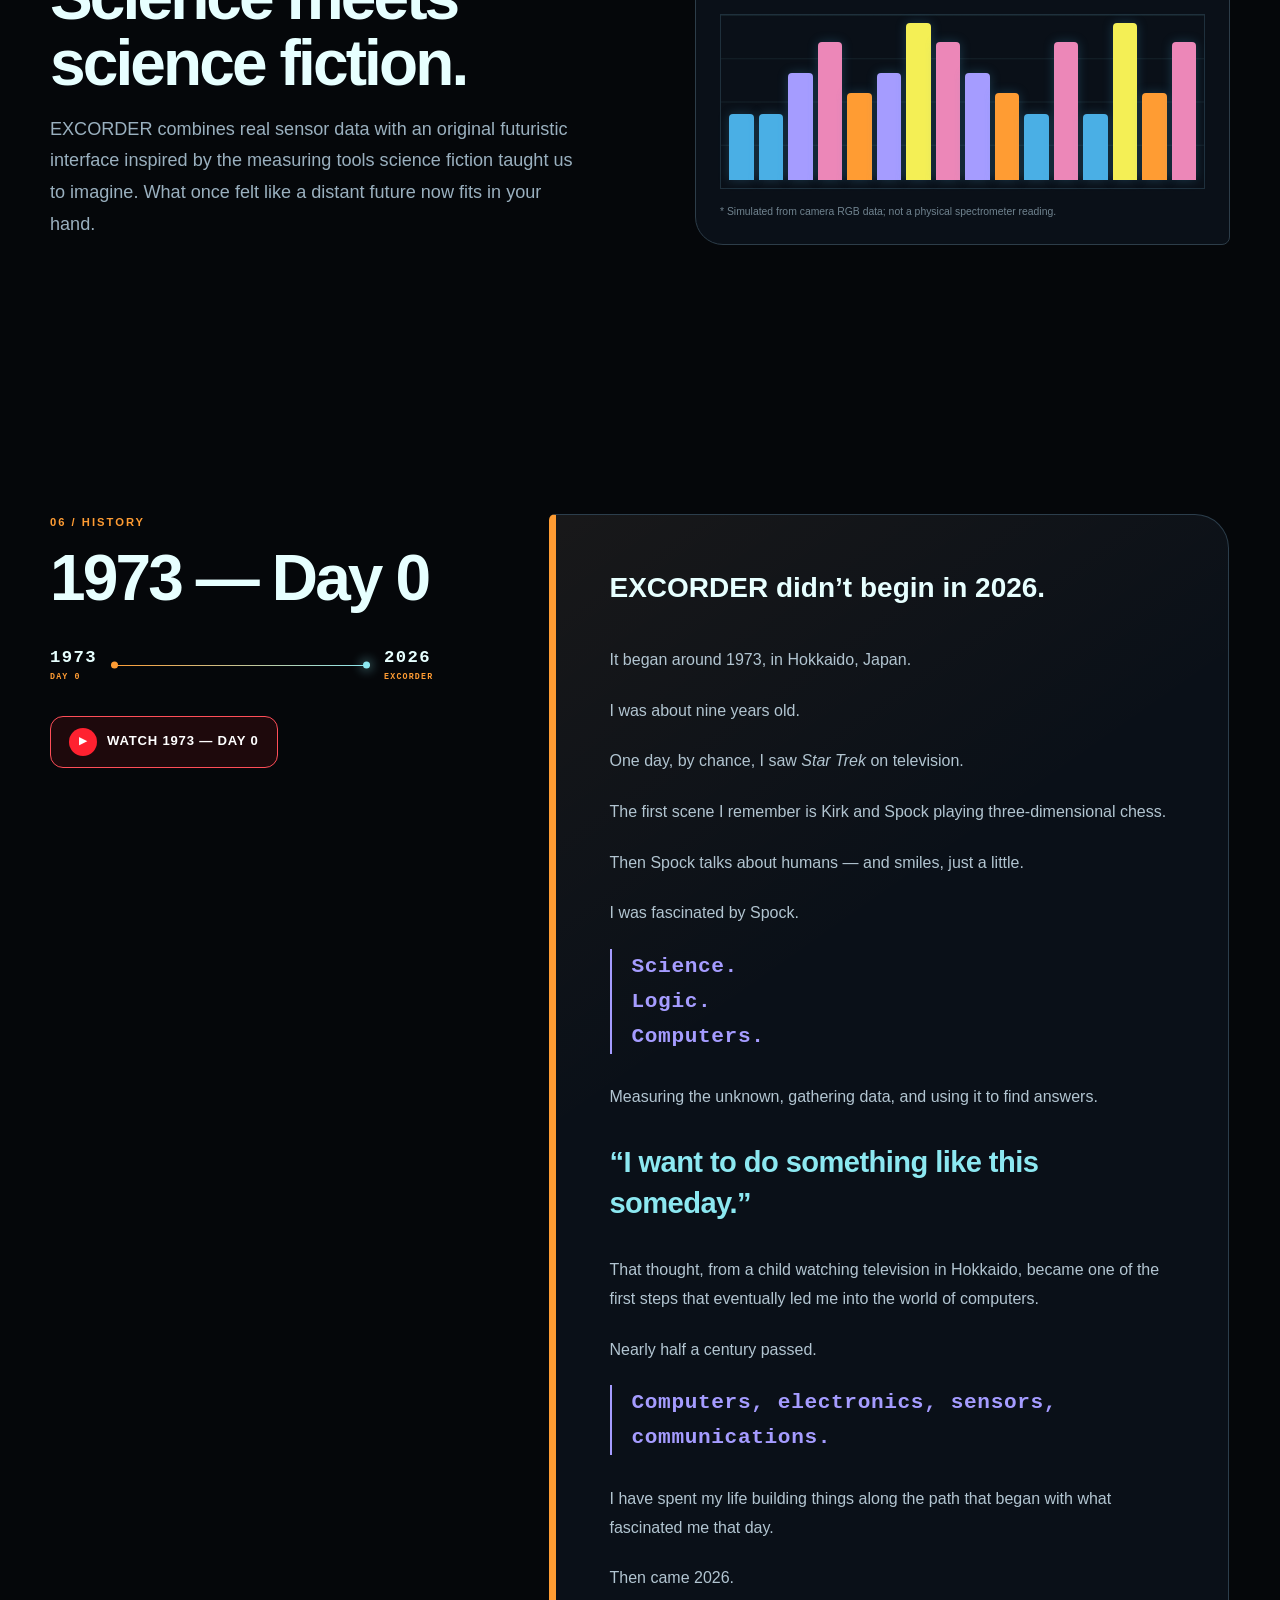
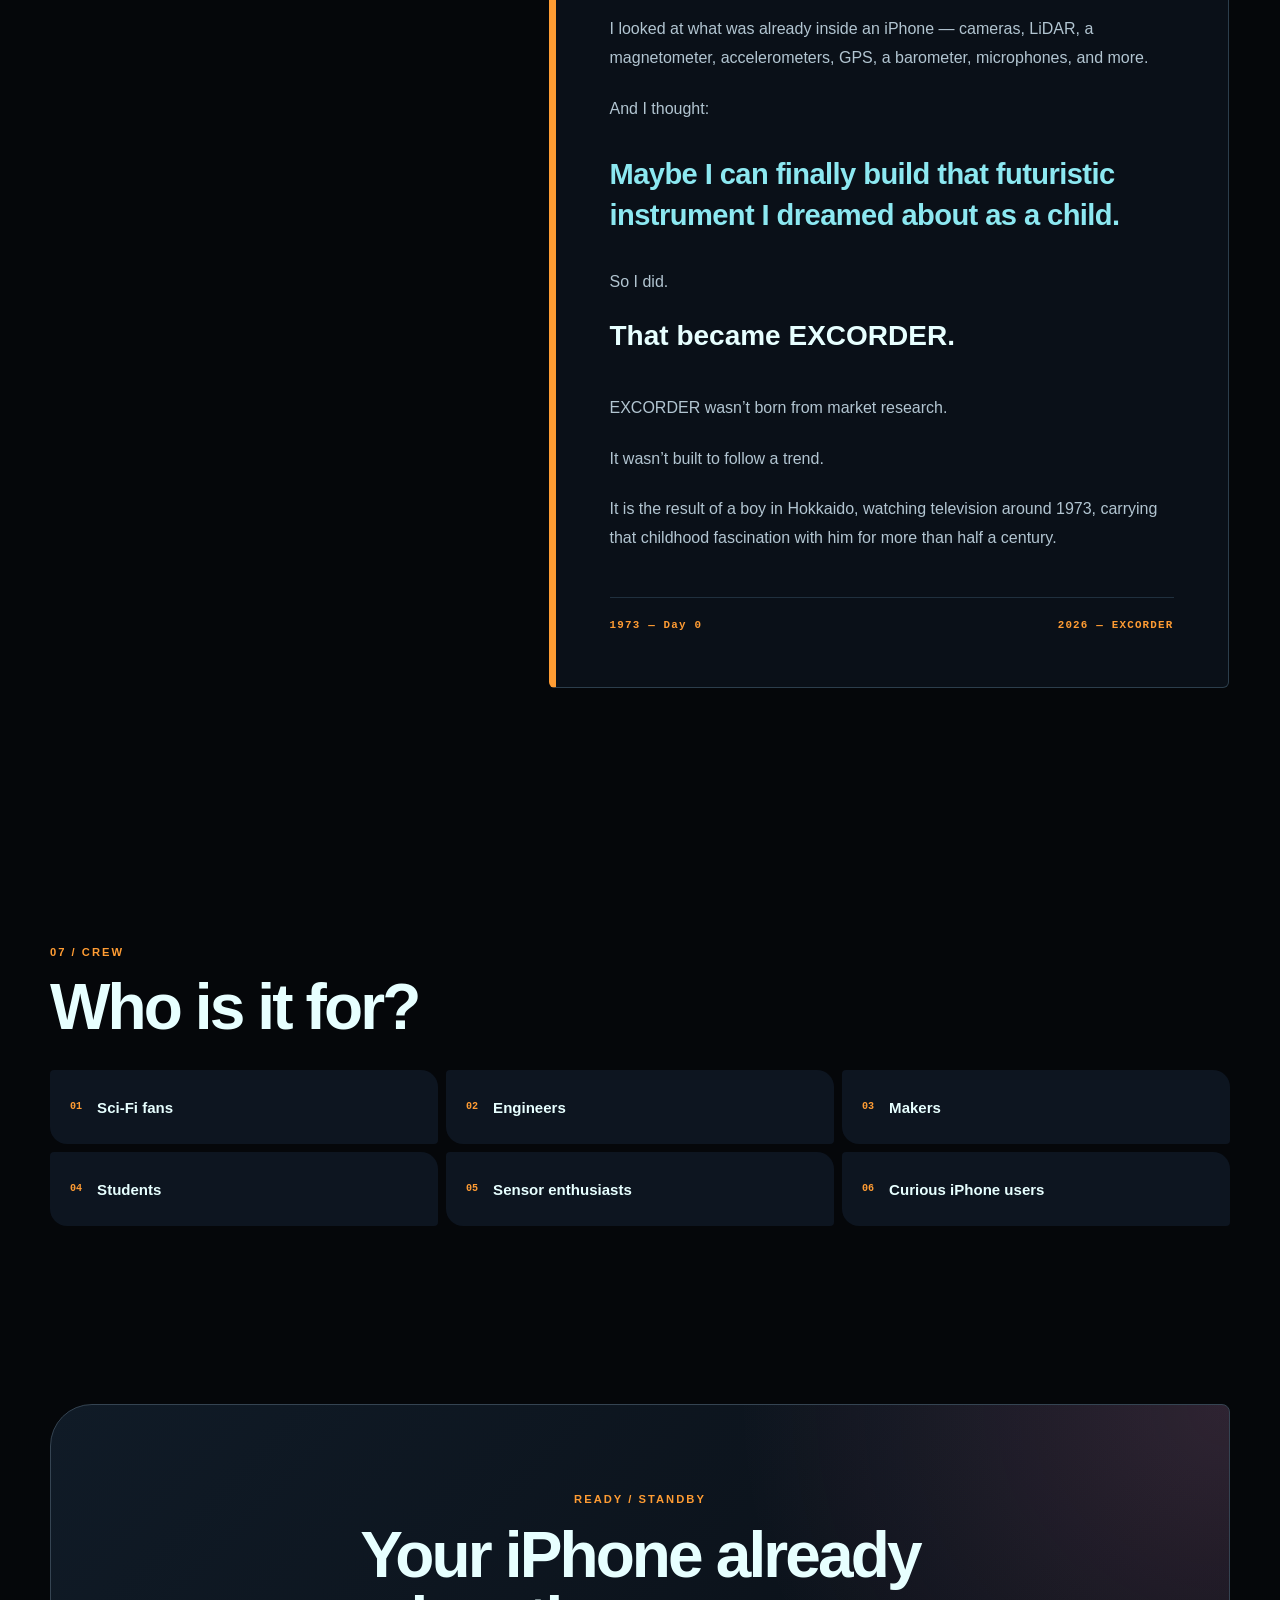
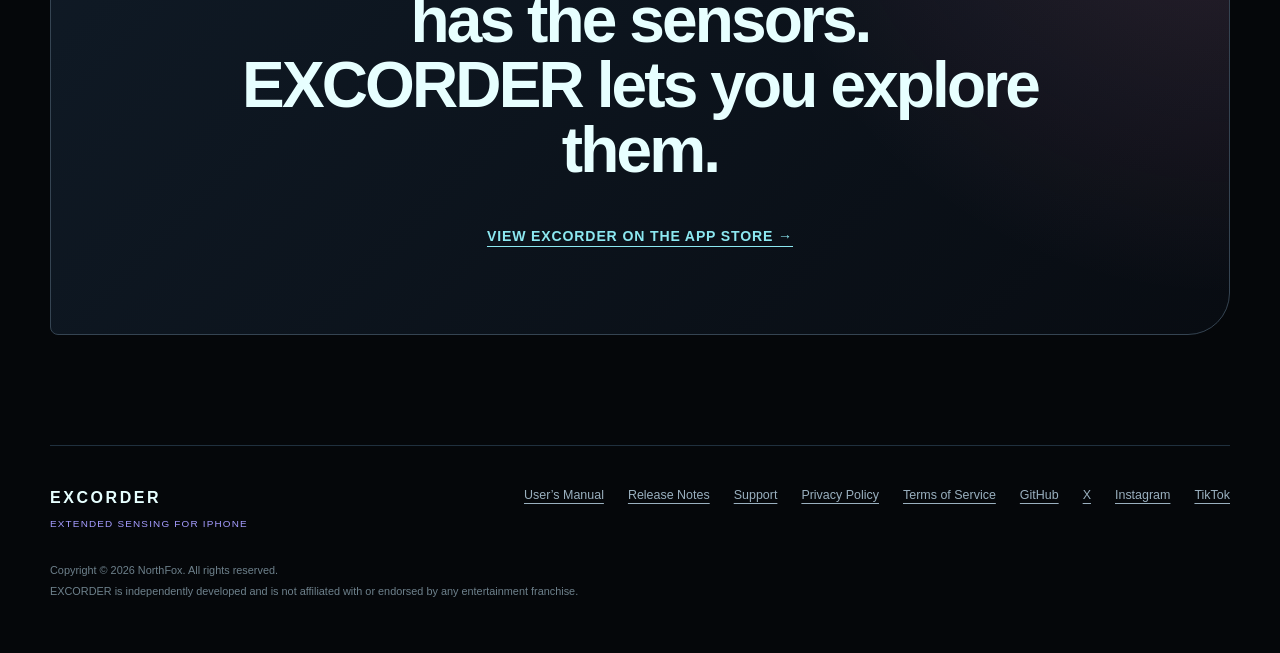
==== commit 46d5d4ec: "Update Android launch offer USD price" ====
--- a/index.html
+++ b/index.html
@@ -89,7 +89,7 @@
             <div class="android-release">
                 <p class="android-release-label">NOW ON ANDROID</p>
                 <h2>EXCORDER is now available on Google Play.</h2>
-                <p class="android-release-offer"><strong>Launch offer: ¥500 through October 31, 2026.</strong></p>
+                <p class="android-release-offer"><strong>Launch offer: USD 3.19 through October 31, 2026.</strong></p>
                 <p>Built for Android 10 and later, EXCORDER uses supported device cameras, location, magnetic-field, motion, microphone and other sensor inputs. The Android version uses Google Maps, MET Norway weather data, Android speech recognition and ML Kit; ARCore-dependent features vary by device.</p>
                 <div class="android-release-actions">
                     <a class="google-play-link" href="https://play.google.com/store/apps/details?id=org.northfox.excorder.android" target="_blank" rel="noopener noreferrer">View on Google Play →</a>
